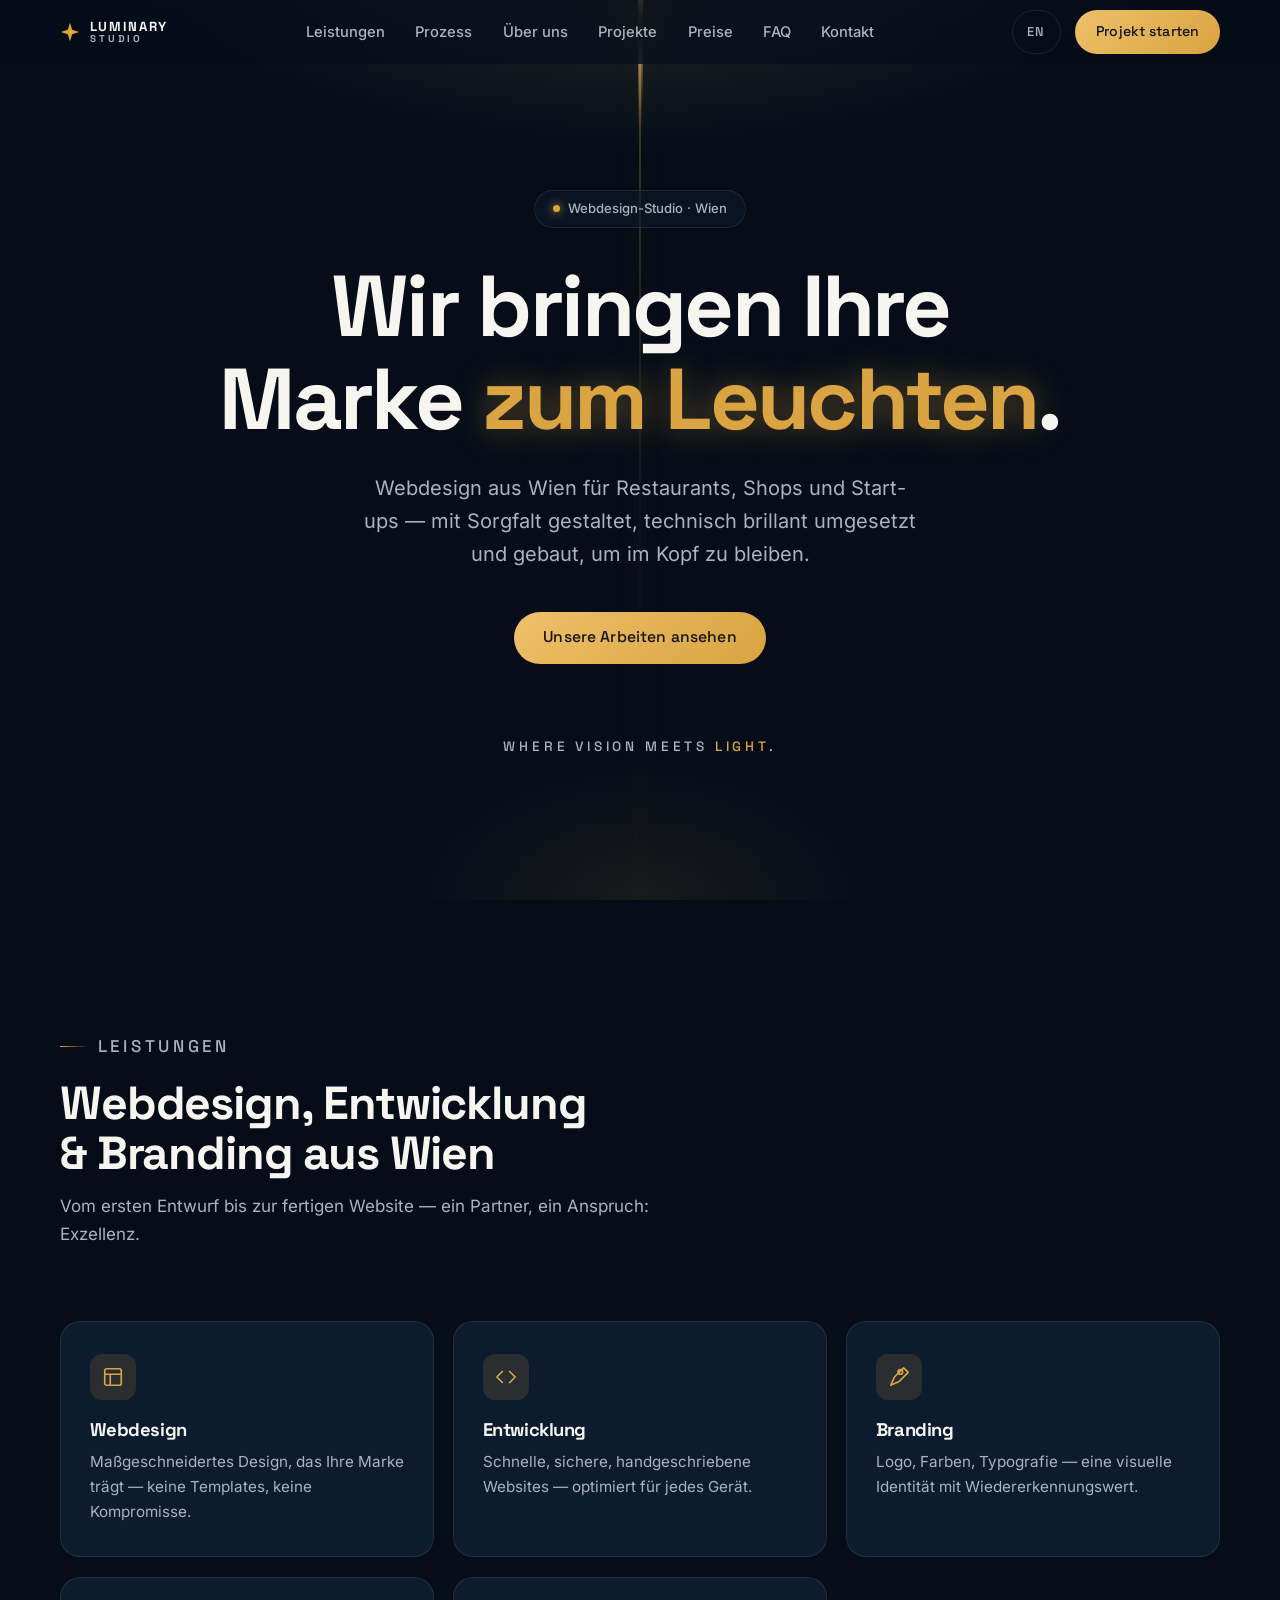
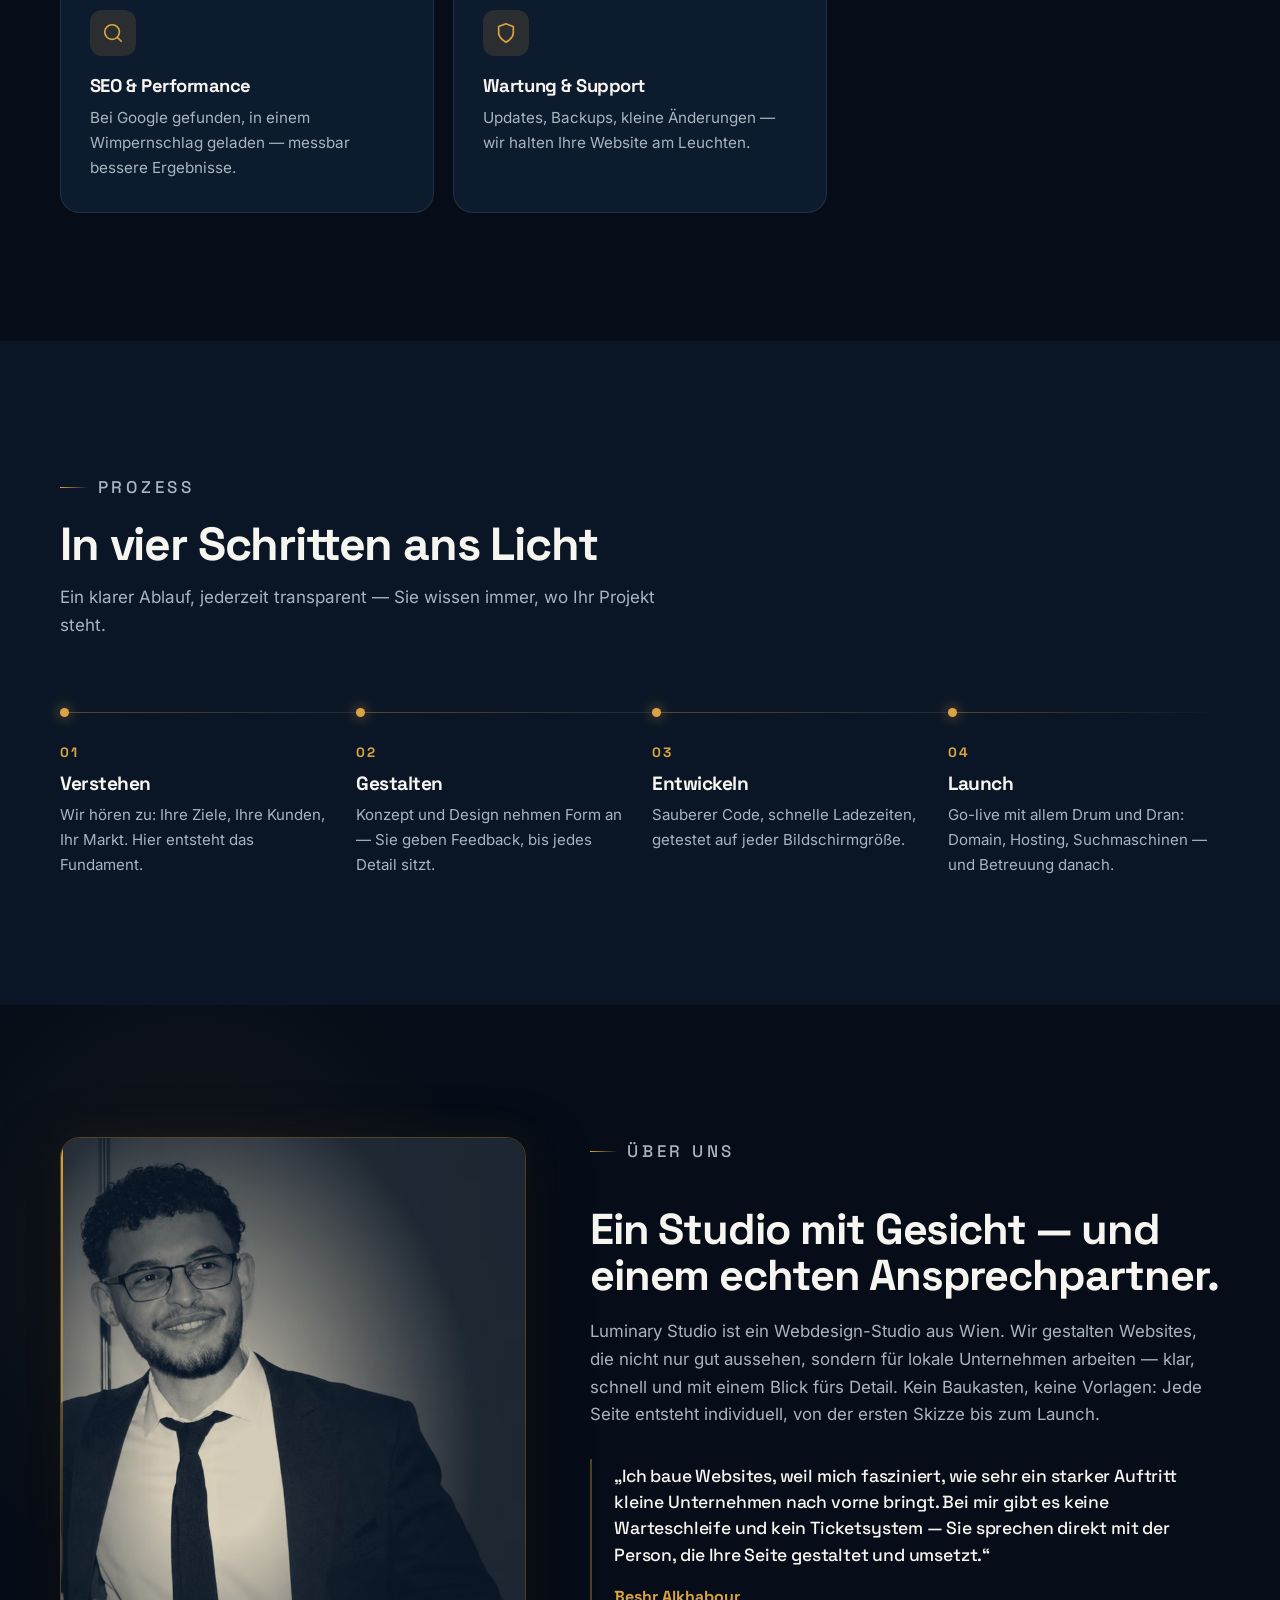
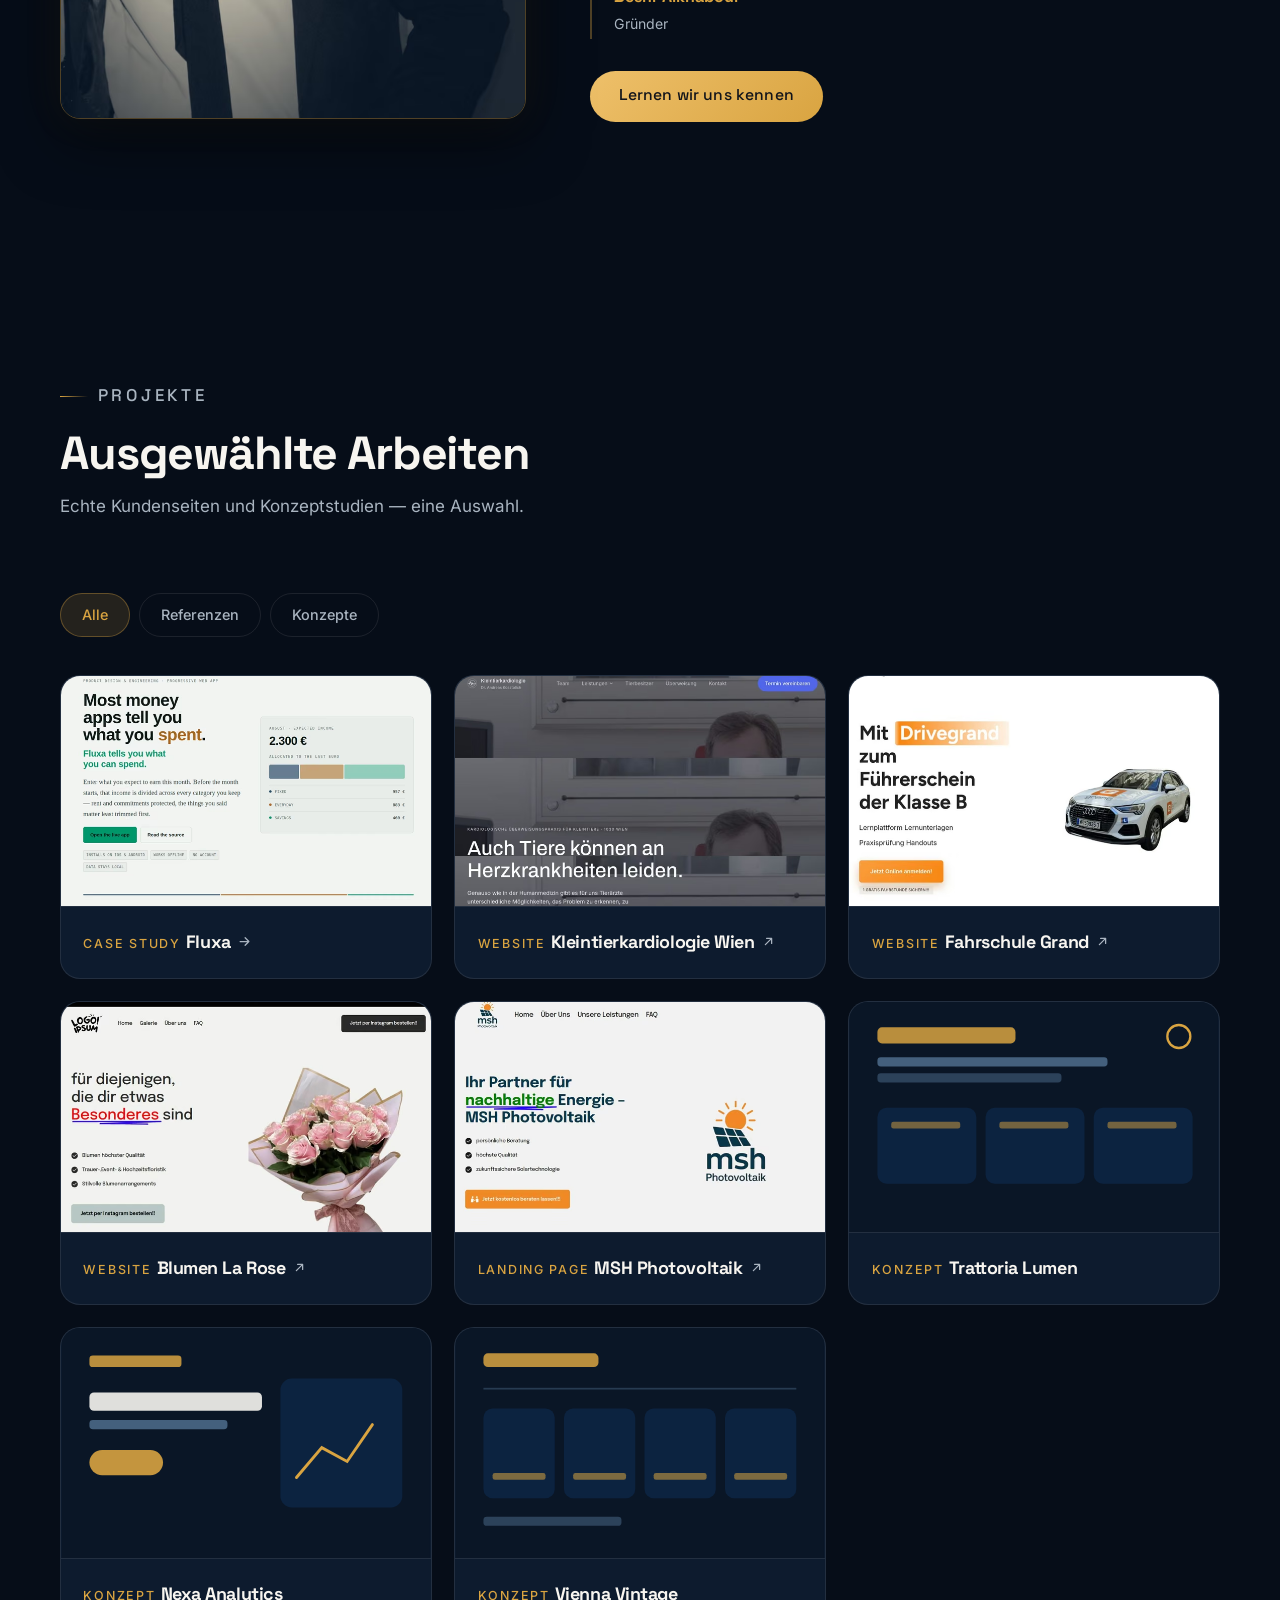
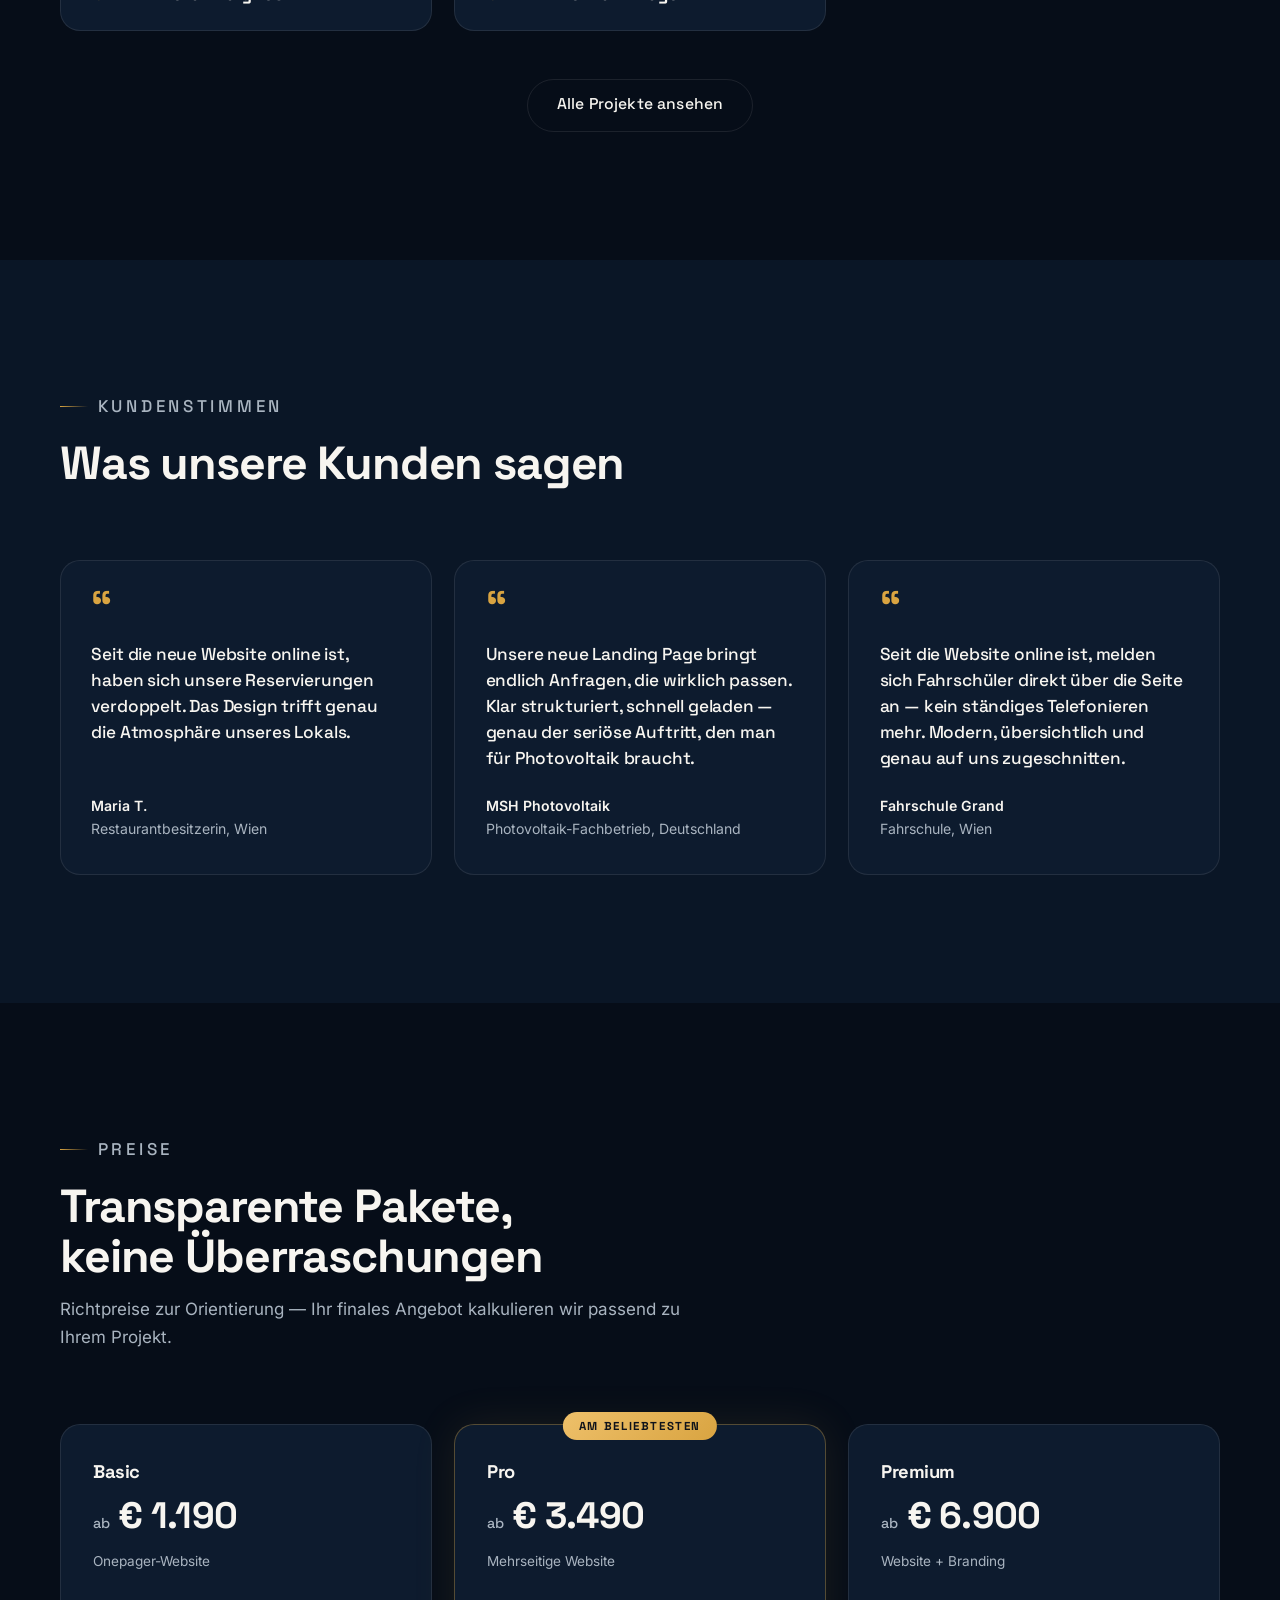
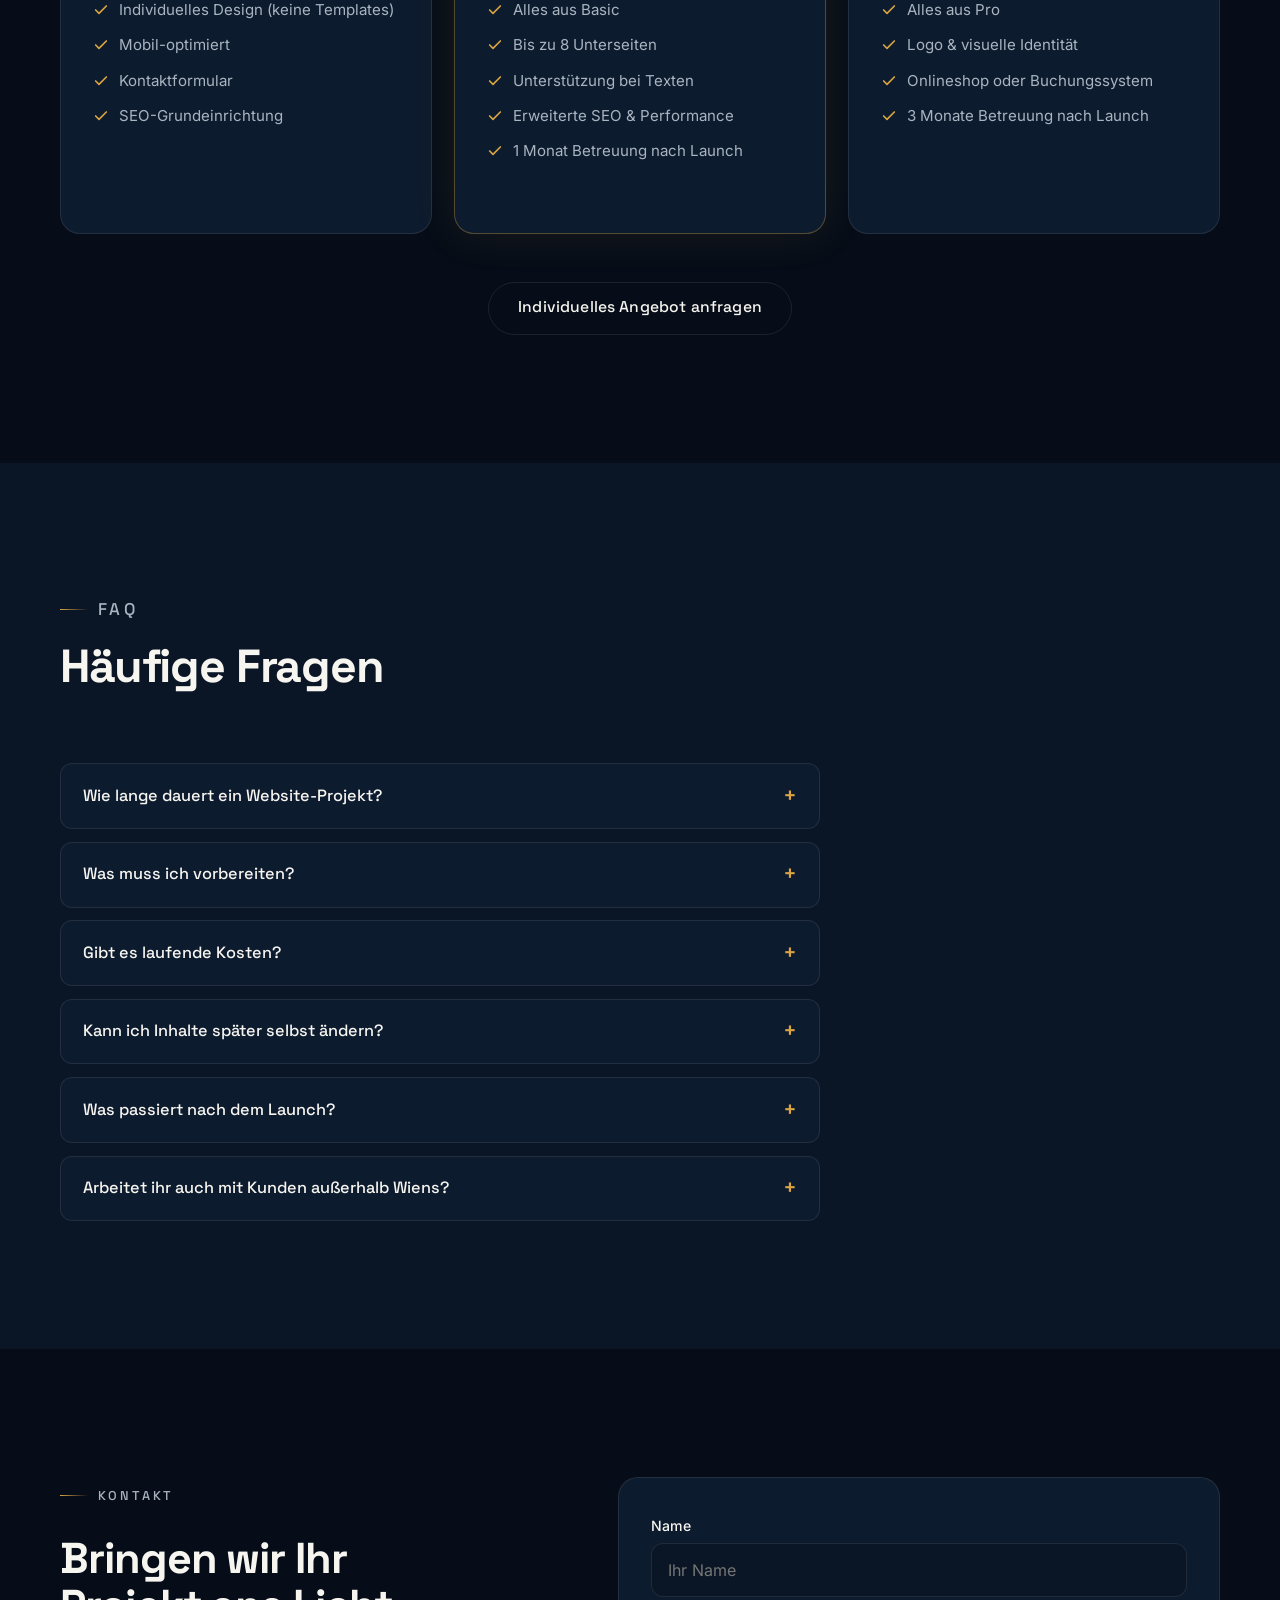
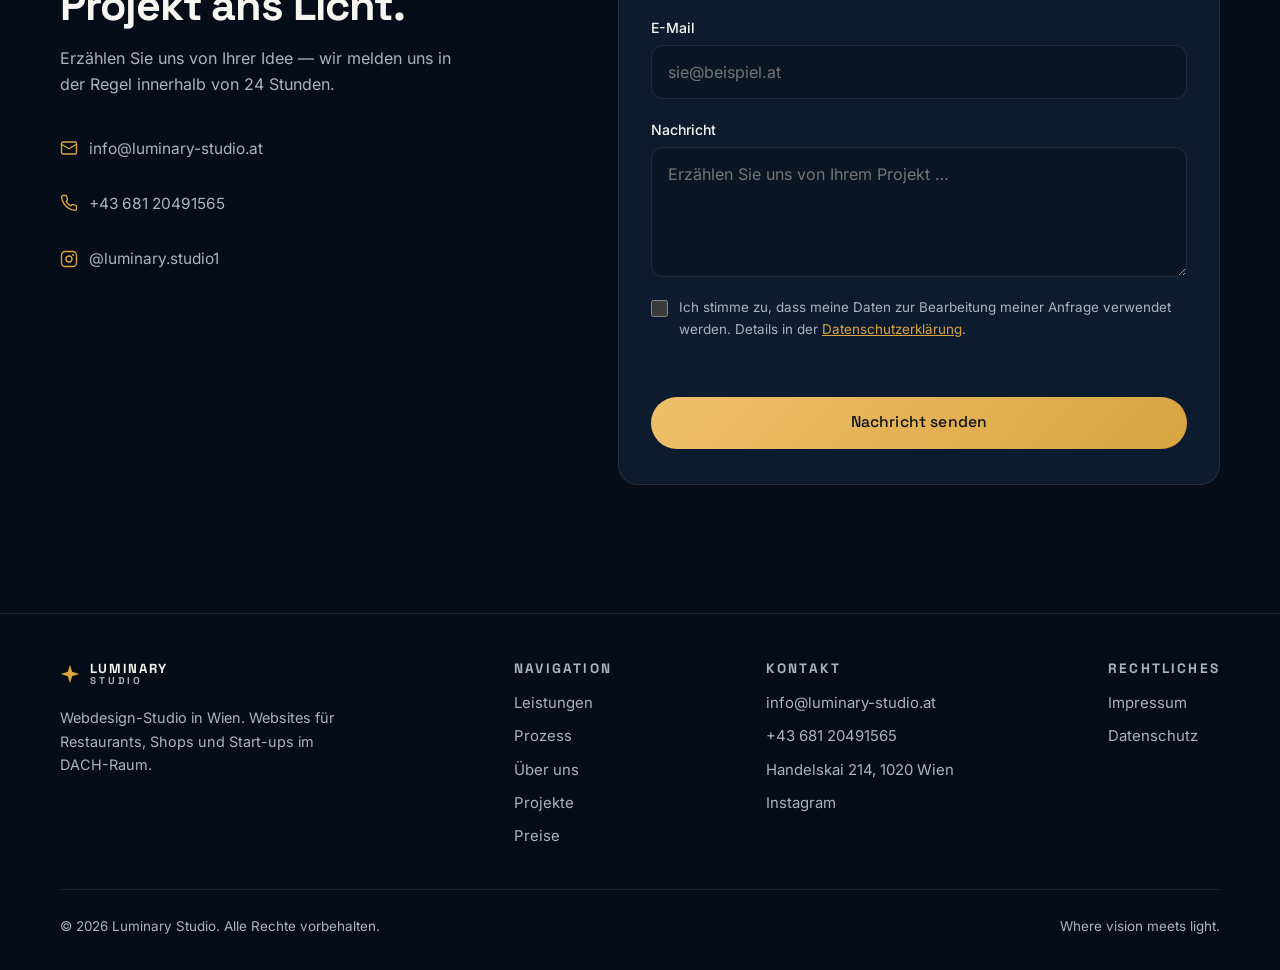
==== index.html @ f6159bc9 "Projekte-Struktur: /projekte-Übersicht + Fluxa-Case-Study (SEO/Indexing) - Neue indexierbare Seiten:" ====
<!DOCTYPE html>
<html lang="de">
<head>
  <meta charset="UTF-8">
  <meta name="viewport" content="width=device-width, initial-scale=1.0">
  <title>Luminary Studio — Webdesign-Agentur Wien | Where vision meets light.</title>
  <meta name="description" content="Luminary Studio gestaltet Websites, die leuchten: Webdesign, Entwicklung und Branding für Restaurants, Shops und Start-ups im DACH-Raum.">
  <meta name="theme-color" content="#060D18">
  <link rel="canonical" href="https://www.luminary-studio.at/">
  <link rel="icon" type="image/svg+xml" href="assets/logo/favicon.svg">
  <link rel="apple-touch-icon" href="assets/logo/apple-touch-icon.png">
  <meta property="og:type" content="website">
  <meta property="og:title" content="Luminary Studio — Where vision meets light.">
  <meta property="og:description" content="Webdesign, Entwicklung und Branding für Restaurants, Shops und Start-ups.">
  <meta property="og:url" content="https://www.luminary-studio.at/">
  <meta property="og:image" content="https://www.luminary-studio.at/assets/logo/og.png">
  <!-- LCP: kritische Fonts parallel zu style.css laden (sonst erst nach CSS-Parse entdeckt) -->
  <link rel="preload" href="assets/fonts/SpaceGrotesk-700.woff2" as="font" type="font/woff2" crossorigin>
  <link rel="preload" href="assets/fonts/Inter-400.woff2" as="font" type="font/woff2" crossorigin>
  <link rel="stylesheet" href="css/style.css">
  <noscript><style>.reveal{opacity:1;transform:none}</style></noscript>
  <script type="application/ld+json">
  {
    "@context": "https://schema.org",
    "@type": "LocalBusiness",
    "name": "Luminary Studio",
    "slogan": "Where vision meets light.",
    "description": "Webdesign-Agentur für Restaurants, Shops und Start-ups im DACH-Raum.",
    "url": "https://www.luminary-studio.at/",
    "email": "info@luminary-studio.at",
    "telephone": "+43 681 20491565",
    "address": {
      "@type": "PostalAddress",
      "streetAddress": "Handelskai 214",
      "postalCode": "1020",
      "addressLocality": "Wien",
      "addressCountry": "AT"
    }
  }
  </script>
</head>
<body>

  <div class="scroll-progress" id="scroll-progress" aria-hidden="true"></div>

  <!-- ================= Header ================= -->
  <header class="site-header" id="site-header">
    <div class="container header-inner">
      <a href="#top" class="logo" aria-label="Luminary Studio — Startseite">
        <svg width="20" height="20" viewBox="0 0 24 24" fill="#D9A441" xmlns="http://www.w3.org/2000/svg" aria-hidden="true">
          <path d="M12 1 L14.6 9.4 L23 12 L14.6 14.6 L12 23 L9.4 14.6 L1 12 L9.4 9.4 Z"/>
        </svg>
        <span class="wordmark">
          <span>Luminary</span>
          <span class="line2">Studio</span>
        </span>
      </a>

      <nav class="main-nav" id="main-nav" aria-label="Hauptnavigation">
        <a href="#leistungen" data-en="Services">Leistungen</a>
        <a href="#prozess" data-en="Process">Prozess</a>
        <a href="#ueber-uns" data-en="About">Über uns</a>
        <a href="#projekte" data-en="Work">Projekte</a>
        <a href="#preise" data-en="Pricing">Preise</a>
        <a href="#faq">FAQ</a>
        <a href="#kontakt" data-en="Contact">Kontakt</a>
      </nav>

      <div class="header-actions">
        <button class="lang-toggle" id="lang-toggle" aria-label="Switch to English">EN</button>
        <a href="#kontakt" class="btn btn-gold header-cta" data-en="Start a project">Projekt starten</a>
        <button class="nav-burger" id="nav-burger" aria-label="Menü öffnen" aria-expanded="false" aria-controls="main-nav">
          <span></span><span></span><span></span>
        </button>
      </div>
    </div>
  </header>

  <main id="top">

    <!-- ================= Hero ================= -->
    <section class="hero">
      <div class="hero-beam" aria-hidden="true"></div>
      <div class="container hero-inner">
        <p class="hero-badge">
          <span class="dot" aria-hidden="true"></span>
          <span data-en="Web design studio · Vienna">Webdesign-Studio · Wien</span>
        </p>
        <h1 data-en='We bring your brand <span class="glow-word">to light</span>.'>Wir bringen Ihre Marke <span class="glow-word">zum Leuchten</span>.</h1>
        <p class="hero-sub" data-en="Web design from Vienna for restaurants, shops and start-ups — crafted with care, built to perform, made to be remembered.">Webdesign aus Wien für Restaurants, Shops und Start-ups — mit Sorgfalt gestaltet, technisch brillant umgesetzt und gebaut, um im Kopf zu bleiben.</p>
        <a href="#projekte" class="btn btn-gold" data-en="View our work">Unsere Arbeiten ansehen</a>
        <p class="hero-tagline">Where vision meets <em>light</em>.</p>
      </div>
    </section>

    <!-- ================= Leistungen ================= -->
    <section class="section" id="leistungen">
      <div class="container">
        <div class="section-head reveal">
          <p class="kicker" data-en="Services">Leistungen</p>
          <h2 data-en="Web design, development &amp; branding from Vienna">Webdesign, Entwicklung &amp; Branding aus Wien</h2>
          <p data-en="From the first sketch to the finished site — one partner, one standard: excellence.">Vom ersten Entwurf bis zur fertigen Website — ein Partner, ein Anspruch: Exzellenz.</p>
        </div>

        <div class="services-grid">
          <article class="service-card reveal">
            <div class="service-icon" aria-hidden="true">
              <svg width="22" height="22" viewBox="0 0 24 24" fill="none" stroke="currentColor" stroke-width="1.8" stroke-linecap="round" stroke-linejoin="round"><rect x="3" y="3" width="18" height="18" rx="2"/><path d="M3 9h18M9 21V9"/></svg>
            </div>
            <h3>Webdesign</h3>
            <p data-en="Custom design that carries your brand — no templates, no compromises.">Maßgeschneidertes Design, das Ihre Marke trägt — keine Templates, keine Kompromisse.</p>
          </article>

          <article class="service-card reveal">
            <div class="service-icon" aria-hidden="true">
              <svg width="22" height="22" viewBox="0 0 24 24" fill="none" stroke="currentColor" stroke-width="1.8" stroke-linecap="round" stroke-linejoin="round"><path d="m16 18 6-6-6-6M8 6l-6 6 6 6"/></svg>
            </div>
            <h3 data-en="Development">Entwicklung</h3>
            <p data-en="Fast, secure, hand-coded websites — optimized for every device.">Schnelle, sichere, handgeschriebene Websites — optimiert für jedes Gerät.</p>
          </article>

          <article class="service-card reveal">
            <div class="service-icon" aria-hidden="true">
              <svg width="22" height="22" viewBox="0 0 24 24" fill="none" stroke="currentColor" stroke-width="1.8" stroke-linecap="round" stroke-linejoin="round"><circle cx="13.5" cy="6.5" r="2.5"/><path d="M17 2 7 12l-4 9 9-4L22 7z"/></svg>
            </div>
            <h3>Branding</h3>
            <p data-en="Logo, colors, typography — a visual identity that sticks.">Logo, Farben, Typografie — eine visuelle Identität mit Wiedererkennungswert.</p>
          </article>

          <article class="service-card reveal">
            <div class="service-icon" aria-hidden="true">
              <svg width="22" height="22" viewBox="0 0 24 24" fill="none" stroke="currentColor" stroke-width="1.8" stroke-linecap="round" stroke-linejoin="round"><circle cx="11" cy="11" r="8"/><path d="m21 21-4.3-4.3"/></svg>
            </div>
            <h3>SEO &amp; Performance</h3>
            <p data-en="Found on Google, loading in a blink — measurably better results.">Bei Google gefunden, in einem Wimpernschlag geladen — messbar bessere Ergebnisse.</p>
          </article>

          <article class="service-card reveal">
            <div class="service-icon" aria-hidden="true">
              <svg width="22" height="22" viewBox="0 0 24 24" fill="none" stroke="currentColor" stroke-width="1.8" stroke-linecap="round" stroke-linejoin="round"><path d="M12 22s8-4 8-10V5l-8-3-8 3v7c0 6 8 10 8 10z"/></svg>
            </div>
            <h3 data-en="Care &amp; Support">Wartung &amp; Support</h3>
            <p data-en="Updates, backups, small changes — we keep your site shining.">Updates, Backups, kleine Änderungen — wir halten Ihre Website am Leuchten.</p>
          </article>
        </div>
      </div>
    </section>

    <!-- ================= Prozess ================= -->
    <section class="section section-alt" id="prozess">
      <div class="container">
        <div class="section-head reveal">
          <p class="kicker" data-en="Process">Prozess</p>
          <h2 data-en="Four steps into the light">In vier Schritten ans Licht</h2>
          <p data-en="A clear process, transparent at every stage — you always know where your project stands.">Ein klarer Ablauf, jederzeit transparent — Sie wissen immer, wo Ihr Projekt steht.</p>
        </div>

        <div class="process-grid">
          <div class="process-step reveal">
            <span class="process-num">01</span>
            <h3 data-en="Understand">Verstehen</h3>
            <p data-en="We listen: your goals, your customers, your market. This is where the foundation is laid.">Wir hören zu: Ihre Ziele, Ihre Kunden, Ihr Markt. Hier entsteht das Fundament.</p>
          </div>
          <div class="process-step reveal">
            <span class="process-num">02</span>
            <h3 data-en="Design">Gestalten</h3>
            <p data-en="Concept and design take shape — you give feedback until every detail fits.">Konzept und Design nehmen Form an — Sie geben Feedback, bis jedes Detail sitzt.</p>
          </div>
          <div class="process-step reveal">
            <span class="process-num">03</span>
            <h3 data-en="Build">Entwickeln</h3>
            <p data-en="Clean code, fast load times, tested on every screen size.">Sauberer Code, schnelle Ladezeiten, getestet auf jeder Bildschirmgröße.</p>
          </div>
          <div class="process-step reveal">
            <span class="process-num">04</span>
            <h3>Launch</h3>
            <p data-en="Go-live with everything in place: domain, hosting, search engines — and support afterwards.">Go-live mit allem Drum und Dran: Domain, Hosting, Suchmaschinen — und Betreuung danach.</p>
          </div>
        </div>
      </div>
    </section>

    <!-- ================= Über uns ================= -->
    <section class="section about-section" id="ueber-uns">
      <div class="container about-wrap">
        <div class="about-photo reveal reveal-left">
          <picture>
            <source srcset="assets/founder-duotone.avif" type="image/avif">
            <source srcset="assets/founder-duotone.webp" type="image/webp">
            <img src="assets/founder-duotone.webp" alt="Beshr Alkhabour, Gründer von Luminary Studio" width="736" height="920" loading="lazy" draggable="false">
          </picture>
        </div>

        <div class="about-text reveal reveal-right">
          <p class="kicker" data-en="About">Über uns</p>
          <h2 data-en="A studio with a face — and a real point of contact.">Ein Studio mit Gesicht — und einem echten Ansprechpartner.</h2>
          <p data-en="Luminary Studio is a web design studio from Vienna. We build websites that don't just look good but actually work for local businesses — clear, fast, and with an eye for detail. No page builders, no templates: every site is crafted individually, from the first sketch to launch.">Luminary Studio ist ein Webdesign-Studio aus Wien. Wir gestalten Websites, die nicht nur gut aussehen, sondern für lokale Unternehmen arbeiten — klar, schnell und mit einem Blick fürs Detail. Kein Baukasten, keine Vorlagen: Jede Seite entsteht individuell, von der ersten Skizze bis zum Launch.</p>

          <figure class="about-founder">
            <blockquote data-en="&ldquo;I build websites because I'm fascinated by how much a strong online presence moves small businesses forward. With me there's no hold queue and no ticket system — you talk directly to the person who designs and builds your site.&rdquo;">„Ich baue Websites, weil mich fasziniert, wie sehr ein starker Auftritt kleine Unternehmen nach vorne bringt. Bei mir gibt es keine Warteschleife und kein Ticketsystem — Sie sprechen direkt mit der Person, die Ihre Seite gestaltet und umsetzt.&ldquo;</blockquote>
            <figcaption>
              <span class="about-sign-name">Beshr Alkhabour</span>
              <span class="about-sign-role" data-en="Founder">Gründer</span>
            </figcaption>
          </figure>

          <a href="#kontakt" class="btn btn-gold" data-en="Let's get to know each other">Lernen wir uns kennen</a>
        </div>
      </div>
    </section>

    <!-- ================= Projekte ================= -->
    <section class="section" id="projekte">
      <div class="container">
        <div class="section-head reveal">
          <p class="kicker" data-en="Work">Projekte</p>
          <h2 data-en="Selected work">Ausgewählte Arbeiten</h2>
          <p data-en="Real client sites and concept studies — a selection.">Echte Kundenseiten und Konzeptstudien — eine Auswahl.</p>
        </div>

        <div class="filter-bar reveal" role="group" aria-label="Projekte filtern">
          <button class="filter-btn" data-filter="all" aria-pressed="true" data-en="All">Alle</button>
          <button class="filter-btn" data-filter="kunde" aria-pressed="false" data-en="References">Referenzen</button>
          <button class="filter-btn" data-filter="konzept" aria-pressed="false" data-en="Concepts">Konzepte</button>
        </div>

        <div class="projects-grid">
          <!-- Echte Kundenreferenzen (klickbar) -->
          <a class="project-card reveal" data-cat="kunde" href="projekte/fluxa.html" aria-label="Fluxa — Case Study lesen">
            <div class="project-thumb">
              <picture>
                <source srcset="assets/projects/fluxa.avif" type="image/avif">
                <source srcset="assets/projects/fluxa.webp" type="image/webp">
                <img src="assets/projects/fluxa.webp" alt="Fluxa — Budget-Web-App (Case Study), gestaltet von Luminary Studio" width="736" height="460" loading="lazy" draggable="false">
              </picture>
            </div>
            <div class="project-meta">
              <span class="cat" data-en="Case study">Case Study</span>
              <h3>Fluxa
                <svg class="project-ext" width="15" height="15" viewBox="0 0 24 24" fill="none" stroke="currentColor" stroke-width="2" stroke-linecap="round" stroke-linejoin="round" aria-hidden="true"><path d="M5 12h14M13 6l6 6-6 6"/></svg>
              </h3>
            </div>
          </a>

          <a class="project-card reveal" data-cat="kunde" href="https://kleintierkardiologie.vercel.app/" target="_blank" rel="noopener noreferrer" aria-label="Kleintierkardiologie Wien — Projekt in neuem Tab öffnen">
            <div class="project-thumb">
              <picture>
                <source srcset="assets/projects/kleintier.avif" type="image/avif">
                <source srcset="assets/projects/kleintier.webp" type="image/webp">
                <img src="assets/projects/kleintier.webp" alt="Website der Kleintierkardiologie Wien (Dr. Kosztolich) — gestaltet von Luminary Studio" width="736" height="460" loading="lazy" draggable="false">
              </picture>
            </div>
            <div class="project-meta">
              <span class="cat">Website</span>
              <h3>Kleintierkardiologie Wien
                <svg class="project-ext" width="15" height="15" viewBox="0 0 24 24" fill="none" stroke="currentColor" stroke-width="2" stroke-linecap="round" stroke-linejoin="round" aria-hidden="true"><path d="M7 17 17 7M9 7h8v8"/></svg>
              </h3>
            </div>
          </a>

          <a class="project-card reveal" data-cat="kunde" href="https://grand.onepage.me/" target="_blank" rel="noopener noreferrer" aria-label="Fahrschule Grand — Projekt in neuem Tab öffnen">
            <div class="project-thumb">
              <picture>
                <source srcset="assets/projects/grand.avif" type="image/avif">
                <source srcset="assets/projects/grand.webp" type="image/webp">
                <img src="assets/projects/grand.webp" alt="Website der Fahrschule Grand — gestaltet von Luminary Studio" width="736" height="460" loading="lazy" draggable="false">
              </picture>
            </div>
            <div class="project-meta">
              <span class="cat">Website</span>
              <h3>Fahrschule Grand
                <svg class="project-ext" width="15" height="15" viewBox="0 0 24 24" fill="none" stroke="currentColor" stroke-width="2" stroke-linecap="round" stroke-linejoin="round" aria-hidden="true"><path d="M7 17 17 7M9 7h8v8"/></svg>
              </h3>
            </div>
          </a>

          <a class="project-card reveal" data-cat="kunde" href="https://blumen-larose.onepage.me/" target="_blank" rel="noopener noreferrer" aria-label="Blumen La Rose — Projekt in neuem Tab öffnen">
            <div class="project-thumb">
              <picture>
                <source srcset="assets/projects/blumen.avif" type="image/avif">
                <source srcset="assets/projects/blumen.webp" type="image/webp">
                <img src="assets/projects/blumen.webp" alt="Website von Blumen La Rose — gestaltet von Luminary Studio" width="736" height="460" loading="lazy" draggable="false">
              </picture>
            </div>
            <div class="project-meta">
              <span class="cat">Website</span>
              <h3>Blumen La Rose
                <svg class="project-ext" width="15" height="15" viewBox="0 0 24 24" fill="none" stroke="currentColor" stroke-width="2" stroke-linecap="round" stroke-linejoin="round" aria-hidden="true"><path d="M7 17 17 7M9 7h8v8"/></svg>
              </h3>
            </div>
          </a>

          <a class="project-card reveal" data-cat="kunde" href="https://msh-photovoltaik.onepage.me/" target="_blank" rel="noopener noreferrer" aria-label="MSH Photovoltaik — Projekt in neuem Tab öffnen">
            <div class="project-thumb">
              <picture>
                <source srcset="assets/projects/msh.avif" type="image/avif">
                <source srcset="assets/projects/msh.webp" type="image/webp">
                <img src="assets/projects/msh.webp" alt="Landing Page von MSH Photovoltaik — gestaltet von Luminary Studio" width="736" height="460" loading="lazy" draggable="false">
              </picture>
            </div>
            <div class="project-meta">
              <span class="cat" data-en="Landing Page">Landing Page</span>
              <h3>MSH Photovoltaik
                <svg class="project-ext" width="15" height="15" viewBox="0 0 24 24" fill="none" stroke="currentColor" stroke-width="2" stroke-linecap="round" stroke-linejoin="round" aria-hidden="true"><path d="M7 17 17 7M9 7h8v8"/></svg>
              </h3>
            </div>
          </a>

          <!-- Konzeptstudien (fiktiv, abstrakte SVG-Wireframes) -->
          <article class="project-card reveal" data-cat="konzept">
            <div class="project-thumb" aria-hidden="true">
              <svg viewBox="0 0 320 200" xmlns="http://www.w3.org/2000/svg"><rect width="320" height="200" fill="#0A1626"/><rect x="24" y="22" width="120" height="14" rx="4" fill="#D9A441" opacity="0.85"/><rect x="24" y="48" width="200" height="8" rx="3" fill="#44607D"/><rect x="24" y="62" width="160" height="8" rx="3" fill="#44607D" opacity="0.6"/><rect x="24" y="92" width="86" height="66" rx="8" fill="#0C2340"/><rect x="118" y="92" width="86" height="66" rx="8" fill="#0C2340"/><rect x="212" y="92" width="86" height="66" rx="8" fill="#0C2340"/><rect x="36" y="104" width="60" height="6" rx="2" fill="#D9A441" opacity="0.5"/><rect x="130" y="104" width="60" height="6" rx="2" fill="#D9A441" opacity="0.5"/><rect x="224" y="104" width="60" height="6" rx="2" fill="#D9A441" opacity="0.5"/><circle cx="286" cy="30" r="10" fill="none" stroke="#D9A441" stroke-width="2"/></svg>
            </div>
            <div class="project-meta">
              <span class="cat" data-en="Concept">Konzept</span>
              <h3>Trattoria Lumen</h3>
            </div>
          </article>

          <article class="project-card reveal" data-cat="konzept">
            <div class="project-thumb" aria-hidden="true">
              <svg viewBox="0 0 320 200" xmlns="http://www.w3.org/2000/svg"><rect width="320" height="200" fill="#0A1626"/><rect x="24" y="24" width="80" height="10" rx="3" fill="#D9A441" opacity="0.85"/><rect x="24" y="56" width="150" height="16" rx="4" fill="#F7F5F0" opacity="0.9"/><rect x="24" y="80" width="120" height="8" rx="3" fill="#44607D"/><rect x="24" y="106" width="64" height="22" rx="11" fill="#D9A441" opacity="0.9"/><rect x="190" y="44" width="106" height="112" rx="10" fill="#0C2340"/><polyline points="204,130 226,104 248,116 270,84" fill="none" stroke="#D9A441" stroke-width="2.5" stroke-linecap="round"/></svg>
            </div>
            <div class="project-meta">
              <span class="cat" data-en="Concept">Konzept</span>
              <h3>Nexa Analytics</h3>
            </div>
          </article>

          <article class="project-card reveal" data-cat="konzept">
            <div class="project-thumb" aria-hidden="true">
              <svg viewBox="0 0 320 200" xmlns="http://www.w3.org/2000/svg"><rect width="320" height="200" fill="#0A1626"/><rect x="24" y="22" width="100" height="12" rx="4" fill="#D9A441" opacity="0.85"/><rect x="24" y="52" width="272" height="1.5" fill="#44607D" opacity="0.5"/><rect x="24" y="70" width="62" height="78" rx="8" fill="#0C2340"/><rect x="94" y="70" width="62" height="78" rx="8" fill="#0C2340"/><rect x="164" y="70" width="62" height="78" rx="8" fill="#0C2340"/><rect x="234" y="70" width="62" height="78" rx="8" fill="#0C2340"/><rect x="32" y="126" width="46" height="6" rx="2" fill="#D9A441" opacity="0.55"/><rect x="102" y="126" width="46" height="6" rx="2" fill="#D9A441" opacity="0.55"/><rect x="172" y="126" width="46" height="6" rx="2" fill="#D9A441" opacity="0.55"/><rect x="242" y="126" width="46" height="6" rx="2" fill="#D9A441" opacity="0.55"/><rect x="24" y="164" width="120" height="8" rx="3" fill="#44607D" opacity="0.6"/></svg>
            </div>
            <div class="project-meta">
              <span class="cat" data-en="Concept">Konzept</span>
              <h3>Vienna Vintage</h3>
            </div>
          </article>
        </div>

        <div class="pricing-cta reveal">
          <a href="projekte.html" class="btn btn-ghost" data-en="View all projects">Alle Projekte ansehen</a>
        </div>
      </div>
    </section>

    <!-- ================= Kundenstimmen ================= -->
    <section class="section section-alt" id="kundenstimmen">
      <div class="container">
        <div class="section-head reveal">
          <p class="kicker" data-en="Testimonials">Kundenstimmen</p>
          <h2 data-en="What our clients say">Was unsere Kunden sagen</h2>
        </div>

        <div class="quotes-grid">
          <figure class="quote-card reveal">
            <span class="quote-mark" aria-hidden="true">&ldquo;</span>
            <blockquote data-en="Since the new website went live, our reservations have doubled. The design captures exactly the feel of our restaurant.">Seit die neue Website online ist, haben sich unsere Reservierungen verdoppelt. Das Design trifft genau die Atmosphäre unseres Lokals.</blockquote>
            <figcaption><strong>Maria T.</strong><span data-en="Restaurant owner, Vienna">Restaurantbesitzerin, Wien</span></figcaption>
          </figure>

          <figure class="quote-card reveal">
            <span class="quote-mark" aria-hidden="true">&ldquo;</span>
            <blockquote data-en="Our new landing page finally brings in enquiries that actually fit. Clearly structured, quick to load — exactly the trustworthy presence that photovoltaics needs.">Unsere neue Landing Page bringt endlich Anfragen, die wirklich passen. Klar strukturiert, schnell geladen — genau der seriöse Auftritt, den man für Photovoltaik braucht.</blockquote>
            <figcaption><strong>MSH Photovoltaik</strong><span data-en="Photovoltaics specialist, Germany">Photovoltaik-Fachbetrieb, Deutschland</span></figcaption>
          </figure>

          <figure class="quote-card reveal">
            <span class="quote-mark" aria-hidden="true">&ldquo;</span>
            <blockquote data-en="Since the website went live, learner drivers sign up straight through the page — no more endless phone calls. Modern, clear, and tailored exactly to us.">Seit die Website online ist, melden sich Fahrschüler direkt über die Seite an — kein ständiges Telefonieren mehr. Modern, übersichtlich und genau auf uns zugeschnitten.</blockquote>
            <figcaption><strong>Fahrschule Grand</strong><span data-en="Driving school, Vienna">Fahrschule, Wien</span></figcaption>
          </figure>
        </div>
      </div>
    </section>

    <!-- ================= Preise ================= -->
    <section class="section" id="preise">
      <div class="container">
        <div class="section-head reveal">
          <p class="kicker" data-en="Pricing">Preise</p>
          <h2 data-en="Transparent packages, no surprises">Transparente Pakete, keine Überraschungen</h2>
          <p data-en="Starting prices for orientation — your final quote is tailored to your project.">Richtpreise zur Orientierung — Ihr finales Angebot kalkulieren wir passend zu Ihrem Projekt.</p>
        </div>

        <div class="pricing-grid">
          <article class="price-card reveal">
            <h3>Basic</h3>
            <p class="price-tag"><span class="price-from" data-en="from">ab</span>&nbsp;€ 1.190</p>
            <p class="price-note" data-en="One-page website">Onepager-Website</p>
            <ul class="price-features">
              <li><svg width="16" height="16" viewBox="0 0 24 24" fill="none" stroke="currentColor" stroke-width="2.5" stroke-linecap="round" stroke-linejoin="round" aria-hidden="true"><path d="M20 6 9 17l-5-5"/></svg><span data-en="Custom design (no templates)">Individuelles Design (keine Templates)</span></li>
              <li><svg width="16" height="16" viewBox="0 0 24 24" fill="none" stroke="currentColor" stroke-width="2.5" stroke-linecap="round" stroke-linejoin="round" aria-hidden="true"><path d="M20 6 9 17l-5-5"/></svg><span data-en="Mobile-optimized">Mobil-optimiert</span></li>
              <li><svg width="16" height="16" viewBox="0 0 24 24" fill="none" stroke="currentColor" stroke-width="2.5" stroke-linecap="round" stroke-linejoin="round" aria-hidden="true"><path d="M20 6 9 17l-5-5"/></svg><span data-en="Contact form">Kontaktformular</span></li>
              <li><svg width="16" height="16" viewBox="0 0 24 24" fill="none" stroke="currentColor" stroke-width="2.5" stroke-linecap="round" stroke-linejoin="round" aria-hidden="true"><path d="M20 6 9 17l-5-5"/></svg><span data-en="Basic SEO setup">SEO-Grundeinrichtung</span></li>
            </ul>
          </article>

          <article class="price-card featured reveal">
            <span class="price-badge" data-en="Most popular">Am beliebtesten</span>
            <h3>Pro</h3>
            <p class="price-tag"><span class="price-from" data-en="from">ab</span>&nbsp;€ 3.490</p>
            <p class="price-note" data-en="Multi-page website">Mehrseitige Website</p>
            <ul class="price-features">
              <li><svg width="16" height="16" viewBox="0 0 24 24" fill="none" stroke="currentColor" stroke-width="2.5" stroke-linecap="round" stroke-linejoin="round" aria-hidden="true"><path d="M20 6 9 17l-5-5"/></svg><span data-en="Everything in Basic">Alles aus Basic</span></li>
              <li><svg width="16" height="16" viewBox="0 0 24 24" fill="none" stroke="currentColor" stroke-width="2.5" stroke-linecap="round" stroke-linejoin="round" aria-hidden="true"><path d="M20 6 9 17l-5-5"/></svg><span data-en="Up to 8 pages">Bis zu 8 Unterseiten</span></li>
              <li><svg width="16" height="16" viewBox="0 0 24 24" fill="none" stroke="currentColor" stroke-width="2.5" stroke-linecap="round" stroke-linejoin="round" aria-hidden="true"><path d="M20 6 9 17l-5-5"/></svg><span data-en="Copywriting support">Unterstützung bei Texten</span></li>
              <li><svg width="16" height="16" viewBox="0 0 24 24" fill="none" stroke="currentColor" stroke-width="2.5" stroke-linecap="round" stroke-linejoin="round" aria-hidden="true"><path d="M20 6 9 17l-5-5"/></svg><span data-en="Advanced SEO &amp; performance">Erweiterte SEO &amp; Performance</span></li>
              <li><svg width="16" height="16" viewBox="0 0 24 24" fill="none" stroke="currentColor" stroke-width="2.5" stroke-linecap="round" stroke-linejoin="round" aria-hidden="true"><path d="M20 6 9 17l-5-5"/></svg><span data-en="1 month of support after launch">1 Monat Betreuung nach Launch</span></li>
            </ul>
          </article>

          <article class="price-card reveal">
            <h3>Premium</h3>
            <p class="price-tag"><span class="price-from" data-en="from">ab</span>&nbsp;€ 6.900</p>
            <p class="price-note" data-en="Website + branding">Website + Branding</p>
            <ul class="price-features">
              <li><svg width="16" height="16" viewBox="0 0 24 24" fill="none" stroke="currentColor" stroke-width="2.5" stroke-linecap="round" stroke-linejoin="round" aria-hidden="true"><path d="M20 6 9 17l-5-5"/></svg><span data-en="Everything in Pro">Alles aus Pro</span></li>
              <li><svg width="16" height="16" viewBox="0 0 24 24" fill="none" stroke="currentColor" stroke-width="2.5" stroke-linecap="round" stroke-linejoin="round" aria-hidden="true"><path d="M20 6 9 17l-5-5"/></svg><span data-en="Logo &amp; visual identity">Logo &amp; visuelle Identität</span></li>
              <li><svg width="16" height="16" viewBox="0 0 24 24" fill="none" stroke="currentColor" stroke-width="2.5" stroke-linecap="round" stroke-linejoin="round" aria-hidden="true"><path d="M20 6 9 17l-5-5"/></svg><span data-en="Online shop or booking system">Onlineshop oder Buchungssystem</span></li>
              <li><svg width="16" height="16" viewBox="0 0 24 24" fill="none" stroke="currentColor" stroke-width="2.5" stroke-linecap="round" stroke-linejoin="round" aria-hidden="true"><path d="M20 6 9 17l-5-5"/></svg><span data-en="3 months of support after launch">3 Monate Betreuung nach Launch</span></li>
            </ul>
          </article>
        </div>

        <div class="pricing-cta reveal">
          <a href="#kontakt" class="btn btn-ghost" data-en="Request a custom quote">Individuelles Angebot anfragen</a>
        </div>
      </div>
    </section>

    <!-- ================= FAQ ================= -->
    <section class="section section-alt" id="faq">
      <div class="container">
        <div class="section-head reveal">
          <p class="kicker">FAQ</p>
          <h2 data-en="Frequently asked questions">Häufige Fragen</h2>
        </div>

        <div class="faq-list">
          <details class="faq-item reveal">
            <summary data-en="How long does a website project take?">Wie lange dauert ein Website-Projekt?</summary>
            <p class="faq-body" data-en="A one-pager is typically live within 2–3 weeks, larger projects take 4–8 weeks. You get a realistic timeline before we start.">Ein Onepager ist in der Regel innerhalb von 2–3 Wochen online, größere Projekte dauern 4–8 Wochen. Vor Projektstart erhalten Sie einen realistischen Zeitplan.</p>
          </details>

          <details class="faq-item reveal">
            <summary data-en="What do I need to prepare?">Was muss ich vorbereiten?</summary>
            <p class="faq-body" data-en="Ideally: texts, photos and your logo. If anything is missing, we help — from copywriting to visual material.">Idealerweise: Texte, Fotos und Ihr Logo. Falls etwas fehlt, helfen wir — von Texten bis zum Bildmaterial.</p>
          </details>

          <details class="faq-item reveal">
            <summary data-en="Are there any ongoing costs?">Gibt es laufende Kosten?</summary>
            <p class="faq-body" data-en="Only domain and hosting (typically €10–25 per month). Optional care packages are available if you want us to keep maintaining the site.">Nur Domain und Hosting (üblicherweise €10–25 pro Monat). Optional gibt es Wartungspakete, wenn wir die Website weiter betreuen sollen.</p>
          </details>

          <details class="faq-item reveal">
            <summary data-en="Can I edit content myself later?">Kann ich Inhalte später selbst ändern?</summary>
            <p class="faq-body" data-en="Yes — on request we build your site so that texts and images can be edited without technical knowledge, or we handle changes for you.">Ja — auf Wunsch bauen wir Ihre Website so, dass Texte und Bilder ohne technisches Wissen änderbar sind, oder wir übernehmen Änderungen für Sie.</p>
          </details>

          <details class="faq-item reveal">
            <summary data-en="What happens after the launch?">Was passiert nach dem Launch?</summary>
            <p class="faq-body" data-en="Depending on the package, support is included for 1–3 months. After that you can book our care package or take over yourself.">Je nach Paket ist die Betreuung 1–3 Monate inklusive. Danach können Sie unser Wartungspaket buchen oder selbst übernehmen.</p>
          </details>

          <details class="faq-item reveal">
            <summary data-en="Do you also work with clients outside Vienna?">Arbeitet ihr auch mit Kunden außerhalb Wiens?</summary>
            <p class="faq-body" data-en="Absolutely — we work with clients across Austria, Germany and Switzerland. Meetings happen on-site in Vienna or via video call.">Selbstverständlich — wir arbeiten mit Kunden in ganz Österreich, Deutschland und der Schweiz. Termine finden vor Ort in Wien oder per Videocall statt.</p>
          </details>
        </div>
      </div>
    </section>

    <!-- ================= Kontakt ================= -->
    <section class="section contact-section" id="kontakt">
      <div class="container contact-wrap">
        <div class="contact-info reveal reveal-left">
          <p class="kicker" data-en="Contact">Kontakt</p>
          <h2 data-en="Let's bring your project to light.">Bringen wir Ihr Projekt ans Licht.</h2>
          <p data-en="Tell us about your idea — we usually reply within 24 hours.">Erzählen Sie uns von Ihrer Idee — wir melden uns in der Regel innerhalb von 24 Stunden.</p>
          <div class="contact-lines">
            <a href="mailto:info@luminary-studio.at">
              <svg width="18" height="18" viewBox="0 0 24 24" fill="none" stroke="currentColor" stroke-width="1.8" stroke-linecap="round" stroke-linejoin="round" aria-hidden="true"><rect x="2" y="4" width="20" height="16" rx="2"/><path d="m22 7-10 6L2 7"/></svg>
              info@luminary-studio.at
            </a>
            <a href="tel:+4368120491565">
              <svg width="18" height="18" viewBox="0 0 24 24" fill="none" stroke="currentColor" stroke-width="1.8" stroke-linecap="round" stroke-linejoin="round" aria-hidden="true"><path d="M22 16.92v3a2 2 0 0 1-2.18 2 19.79 19.79 0 0 1-8.63-3.07 19.5 19.5 0 0 1-6-6 19.79 19.79 0 0 1-3.07-8.67A2 2 0 0 1 4.11 2h3a2 2 0 0 1 2 1.72c.127.96.361 1.903.7 2.81a2 2 0 0 1-.45 2.11L8.09 9.91a16 16 0 0 0 6 6l1.27-1.27a2 2 0 0 1 2.11-.45c.907.339 1.85.573 2.81.7A2 2 0 0 1 22 16.92z"/></svg>
              +43 681 20491565
            </a>
            <a href="https://instagram.com/luminary.studio1" target="_blank" rel="noopener">
              <svg width="18" height="18" viewBox="0 0 24 24" fill="none" stroke="currentColor" stroke-width="1.8" stroke-linecap="round" stroke-linejoin="round" aria-hidden="true"><rect x="2" y="2" width="20" height="20" rx="5"/><circle cx="12" cy="12" r="4"/><circle cx="17.5" cy="6.5" r="0.5" fill="currentColor"/></svg>
              @luminary.studio1
            </a>
          </div>
        </div>

        <form class="contact-form reveal reveal-right" id="kontakt-form" action="https://formspree.io/f/xqerkzqe" method="POST" novalidate>
          <div class="form-field">
            <label for="cf-name">Name</label>
            <input type="text" id="cf-name" name="name" autocomplete="name" required data-en-placeholder="Your name" placeholder="Ihr Name">
          </div>
          <div class="form-field">
            <label for="cf-email">E-Mail</label>
            <input type="email" id="cf-email" name="email" autocomplete="email" required data-en-placeholder="you@example.com" placeholder="sie@beispiel.at">
          </div>
          <div class="form-field">
            <label for="cf-message" data-en="Message">Nachricht</label>
            <textarea id="cf-message" name="message" required data-en-placeholder="Tell us about your project …" placeholder="Erzählen Sie uns von Ihrem Projekt …"></textarea>
          </div>
          <div class="hp-field" aria-hidden="true">
            <label for="cf-gotcha">Bitte leer lassen</label>
            <input type="text" id="cf-gotcha" name="_gotcha" tabindex="-1" autocomplete="off">
          </div>
          <label class="form-consent">
            <input type="checkbox" id="cf-consent" required>
            <span data-en='I agree that my data will be used to process my request. Details in the <a href="datenschutz.html">privacy policy</a>.'>Ich stimme zu, dass meine Daten zur Bearbeitung meiner Anfrage verwendet werden. Details in der <a href="datenschutz.html">Datenschutzerklärung</a>.</span>
          </label>
          <p class="form-status" id="form-status" role="status" aria-live="polite"></p>
          <button type="submit" class="btn btn-gold" data-en="Send message">Nachricht senden</button>
        </form>
      </div>
    </section>
  </main>

  <!-- ================= Footer ================= -->
  <footer class="site-footer">
    <div class="container">
      <div class="footer-grid">
        <div class="footer-brand">
          <a href="#top" class="logo" aria-label="Luminary Studio — nach oben">
            <svg width="20" height="20" viewBox="0 0 24 24" fill="#D9A441" xmlns="http://www.w3.org/2000/svg" aria-hidden="true">
              <path d="M12 1 L14.6 9.4 L23 12 L14.6 14.6 L12 23 L9.4 14.6 L1 12 L9.4 9.4 Z"/>
            </svg>
            <span class="wordmark">
              <span>Luminary</span>
              <span class="line2">Studio</span>
            </span>
          </a>
          <p data-en="Web design studio in Vienna. Websites for restaurants, shops and start-ups across the DACH region.">Webdesign-Studio in Wien. Websites für Restaurants, Shops und Start-ups im DACH-Raum.</p>
        </div>

        <div class="footer-col">
          <h4>Navigation</h4>
          <ul>
            <li><a href="#leistungen" data-en="Services">Leistungen</a></li>
            <li><a href="#prozess" data-en="Process">Prozess</a></li>
            <li><a href="#ueber-uns" data-en="About">Über uns</a></li>
            <li><a href="#projekte" data-en="Work">Projekte</a></li>
            <li><a href="#preise" data-en="Pricing">Preise</a></li>
          </ul>
        </div>

        <div class="footer-col">
          <h4 data-en="Contact">Kontakt</h4>
          <ul>
            <li><a href="mailto:info@luminary-studio.at">info@luminary-studio.at</a></li>
            <li><a href="tel:+4368120491565">+43 681 20491565</a></li>
            <li><span style="color:var(--text-muted)">Handelskai 214, 1020 Wien</span></li>
            <li><a href="https://instagram.com/luminary.studio1" target="_blank" rel="noopener">Instagram</a></li>
          </ul>
        </div>

        <div class="footer-col">
          <h4 data-en="Legal">Rechtliches</h4>
          <ul>
            <li><a href="impressum.html">Impressum</a></li>
            <li><a href="datenschutz.html" data-en="Privacy policy">Datenschutz</a></li>
          </ul>
        </div>
      </div>

      <div class="footer-bottom">
        <span data-en="© 2026 Luminary Studio. All rights reserved.">© 2026 Luminary Studio. Alle Rechte vorbehalten.</span>
        <span>Where vision meets light.</span>
      </div>
    </div>
  </footer>

  <script src="js/main.js"></script>

  <!-- Vercel Web Analytics (cookiefrei, siehe Datenschutz) -->
  <script>
    window.va = window.va || function () { (window.vaq = window.vaq || []).push(arguments); };
  </script>
  <script defer src="/_vercel/insights/script.js"></script>
</body>
</html>
---- css/style.css ----
/* ============================================================
   Luminary Studio v2 — "Lumen Noir"
   Dark navy stage, gold as the only light source.
   ============================================================ */

/* ---------- Fonts (local, DSGVO) ---------- */
@font-face {
  font-family: "Space Grotesk";
  src: url("../assets/fonts/SpaceGrotesk-500.woff2") format("woff2");
  font-weight: 500;
  font-style: normal;
  font-display: swap;
}
@font-face {
  font-family: "Space Grotesk";
  src: url("../assets/fonts/SpaceGrotesk-700.woff2") format("woff2");
  font-weight: 700;
  font-style: normal;
  font-display: swap;
}
@font-face {
  font-family: "Inter";
  src: url("../assets/fonts/Inter-400.woff2") format("woff2");
  font-weight: 400;
  font-style: normal;
  font-display: swap;
}
@font-face {
  font-family: "Inter";
  src: url("../assets/fonts/Inter-500.woff2") format("woff2");
  font-weight: 500;
  font-style: normal;
  font-display: swap;
}
@font-face {
  font-family: "Inter";
  src: url("../assets/fonts/Inter-600.woff2") format("woff2");
  font-weight: 600;
  font-style: normal;
  font-display: swap;
}

/* ---------- Tokens ---------- */
:root {
  --bg: #060d18;
  --bg-raised: #0a1626;
  --bg-card: #0d1b2e;
  --navy: #0c2340;
  --text: #f7f5f0;
  --text-muted: #a9b4c0;
  --text-faint: #77839200;
  --gold: #d9a441;
  --gold-bright: #eec06a;
  --gold-soft: rgba(217, 164, 65, 0.14);
  --border: rgba(247, 245, 240, 0.09);
  --border-gold: rgba(217, 164, 65, 0.35);

  --font-head: "Space Grotesk", system-ui, sans-serif;
  --font-body: "Inter", system-ui, sans-serif;

  --radius-s: 12px;
  --radius-m: 20px;
  --radius-pill: 999px;

  --space-section: clamp(5rem, 10vw, 8.5rem);
  --transition: 220ms cubic-bezier(0.4, 0, 0.2, 1);

  color-scheme: dark;
}

/* ---------- Reset & Base ---------- */
*,
*::before,
*::after {
  box-sizing: border-box;
  margin: 0;
  padding: 0;
}

html {
  scroll-behavior: smooth;
  scroll-padding-top: 80px;
}

body {
  font-family: var(--font-body);
  font-size: 1rem;
  line-height: 1.65;
  color: var(--text);
  background: var(--bg);
  -webkit-font-smoothing: antialiased;
  overflow-x: hidden;
}

::selection {
  background: var(--gold);
  color: #060d18;
}

img,
svg {
  max-width: 100%;
  display: block;
}

a {
  color: inherit;
  text-decoration: none;
}

button {
  font: inherit;
  background: none;
  border: none;
  cursor: pointer;
  color: inherit;
}

:focus-visible {
  outline: 2px solid var(--gold);
  outline-offset: 3px;
  border-radius: 4px;
}

h1,
h2,
h3,
h4 {
  font-family: var(--font-head);
  font-weight: 700;
  line-height: 1.08;
  letter-spacing: -0.025em;
  text-wrap: balance;
}

.container {
  width: min(1160px, 100% - 3rem);
  margin-inline: auto;
}

.section {
  padding-block: var(--space-section);
  position: relative;
}

.section-alt {
  background: var(--bg-raised);
}

/* Section heads */
.section-head {
  max-width: 640px;
  margin-bottom: clamp(2.5rem, 6vw, 4.5rem);
}

.kicker {
  display: inline-flex;
  align-items: center;
  gap: 0.6rem;
  font-family: var(--font-head);
  font-size: 0.8rem;
  font-weight: 500;
  letter-spacing: 0.22em;
  text-transform: uppercase;
  color: var(--gold);
  margin-bottom: 1.1rem;
}

.kicker::before {
  content: "";
  width: 28px;
  height: 1px;
  background: linear-gradient(90deg, var(--gold), transparent);
}

.section-head h2 {
  font-size: clamp(1.9rem, 4.2vw, 2.9rem);
  margin-bottom: 0.9rem;
}

.section-head p {
  color: var(--text-muted);
  font-size: 1.06rem;
}

/* ---------- Buttons ---------- */
.btn {
  display: inline-flex;
  align-items: center;
  justify-content: center;
  gap: 0.55rem;
  min-height: 48px;
  padding: 0.8rem 1.8rem;
  border-radius: var(--radius-pill);
  font-family: var(--font-head);
  font-size: 0.98rem;
  font-weight: 500;
  letter-spacing: 0.01em;
  transition: transform var(--transition), box-shadow var(--transition),
    background var(--transition), border-color var(--transition);
  cursor: pointer;
}

.btn-gold {
  background: linear-gradient(135deg, var(--gold-bright), var(--gold));
  color: #10131a;
  box-shadow: 0 0 0 rgba(217, 164, 65, 0);
}

.btn-gold:hover {
  transform: translateY(-2px);
  box-shadow: 0 8px 32px rgba(217, 164, 65, 0.35);
}

.btn-ghost {
  border: 1px solid var(--border);
  color: var(--text);
}

.btn-ghost:hover {
  border-color: var(--border-gold);
  box-shadow: 0 0 24px rgba(217, 164, 65, 0.12);
}

/* ---------- Header ---------- */
.site-header {
  position: fixed;
  inset: 0 0 auto 0;
  z-index: 100;
  height: 64px;
  background: rgba(6, 13, 24, 0.72);
  backdrop-filter: blur(18px) saturate(1.4);
  -webkit-backdrop-filter: blur(18px) saturate(1.4);
  border-bottom: 1px solid transparent;
  transition: border-color var(--transition), background var(--transition);
}

.site-header.scrolled {
  border-bottom-color: var(--border);
}

.header-inner {
  height: 64px;
  display: flex;
  align-items: center;
  justify-content: space-between;
  gap: 1.5rem;
}

.logo {
  display: inline-flex;
  align-items: center;
  gap: 0.6rem;
}

.wordmark {
  display: flex;
  flex-direction: column;
  font-family: var(--font-head);
  font-weight: 700;
  font-size: 0.82rem;
  line-height: 1.05;
  letter-spacing: 0.14em;
  text-transform: uppercase;
  color: var(--text);
}

.wordmark .line2 {
  color: var(--text-muted);
  letter-spacing: 0.3em;
  font-size: 0.62rem;
}

.main-nav {
  display: flex;
  align-items: center;
  gap: 1.9rem;
}

.main-nav a {
  font-size: 0.92rem;
  font-weight: 500;
  color: var(--text-muted);
  transition: color var(--transition);
  padding: 0.5rem 0;
}

.main-nav a:hover {
  color: var(--text);
}

.header-actions {
  display: flex;
  align-items: center;
  gap: 0.9rem;
}

.lang-toggle {
  min-width: 44px;
  min-height: 44px;
  display: inline-flex;
  align-items: center;
  justify-content: center;
  font-family: var(--font-head);
  font-size: 0.8rem;
  font-weight: 500;
  letter-spacing: 0.08em;
  color: var(--text-muted);
  border: 1px solid var(--border);
  border-radius: var(--radius-pill);
  padding: 0 0.9rem;
  transition: color var(--transition), border-color var(--transition);
}

.lang-toggle:hover {
  color: var(--gold);
  border-color: var(--border-gold);
}

.header-cta {
  min-height: 44px;
  padding: 0.55rem 1.3rem;
  font-size: 0.88rem;
}

/* Burger */
.nav-burger {
  display: none;
  width: 44px;
  height: 44px;
  flex-direction: column;
  align-items: center;
  justify-content: center;
  gap: 5px;
}

.nav-burger span {
  width: 20px;
  height: 2px;
  background: var(--text);
  border-radius: 2px;
  transition: transform var(--transition), opacity var(--transition);
}

.nav-burger[aria-expanded="true"] span:nth-child(1) {
  transform: translateY(7px) rotate(45deg);
}
.nav-burger[aria-expanded="true"] span:nth-child(2) {
  opacity: 0;
}
.nav-burger[aria-expanded="true"] span:nth-child(3) {
  transform: translateY(-7px) rotate(-45deg);
}

/* ---------- Hero ---------- */
.hero {
  min-height: 100svh;
  display: flex;
  align-items: center;
  text-align: center;
  position: relative;
  overflow: hidden;
  padding-block: 9rem 6rem;
}

/* Light cone + glow — the "light" of Lumen Noir */
.hero::before {
  content: "";
  position: absolute;
  inset: -20% -10% auto -10%;
  height: 90%;
  background:
    radial-gradient(ellipse 46% 42% at 50% 12%, rgba(217, 164, 65, 0.16), transparent 68%),
    radial-gradient(ellipse 70% 55% at 50% 0%, rgba(68, 96, 125, 0.22), transparent 70%);
  pointer-events: none;
}

/* Glow-Pool am unteren Ende der Hero — hier "landet" das Licht.
   Helligkeit folgt der Beam-Position (--beam-pos 0..1): unten = heller. */
.hero::after {
  content: "";
  position: absolute;
  left: 50%;
  bottom: 0;
  transform: translateX(-50%);
  width: min(640px, 85%);
  height: 190px;
  background: radial-gradient(ellipse 50% 100% at 50% 100%, rgba(217, 164, 65, 0.22), transparent 72%);
  pointer-events: none;
  z-index: 0;
  opacity: calc(0.4 + var(--beam-pos, 0) * 0.6);
  transition: opacity 240ms ease-out;
}

/* Vertikaler Lichtschacht + herabwandernder Lichtpunkt */
.hero-beam {
  position: absolute;
  top: 0;
  left: 50%;
  transform: translateX(-50%);
  width: 2px;
  height: 100%;
  background: linear-gradient(
    180deg,
    rgba(217, 164, 65, 0.32),
    rgba(217, 164, 65, 0.05) 55%,
    transparent 80%
  );
  box-shadow: 0 0 22px 1px rgba(217, 164, 65, 0.1);
  pointer-events: none;
  z-index: 0;
}

/* Herabwandernder Lichtpunkt — Position folgt dem Scroll (--beam-pos 0..1).
   Nach unten scrollen = Punkt wandert nach unten, nach oben = nach oben.
   Die Transition sorgt fürs sanfte Nachziehen. */
.hero-beam::after {
  content: "";
  position: absolute;
  left: 50%;
  top: 0;
  width: 5px;
  height: 30%;
  transform: translate(-50%, calc(-50% + (var(--beam-pos, 0) * 383%)));
  background: linear-gradient(180deg, transparent, var(--gold-bright) 50%, transparent);
  border-radius: 50%;
  will-change: transform;
  transition: transform 260ms cubic-bezier(0.22, 1, 0.36, 1);
}

.hero-inner {
  position: relative;
  z-index: 1;
  margin-inline: auto;
  max-width: 880px;
}

.hero-badge {
  display: inline-flex;
  align-items: center;
  gap: 0.5rem;
  font-size: 0.82rem;
  font-weight: 500;
  color: var(--text-muted);
  border: 1px solid var(--border);
  border-radius: var(--radius-pill);
  padding: 0.45rem 1.1rem;
  margin-bottom: 2rem;
  background: rgba(13, 27, 46, 0.5);
}

.hero-badge .dot {
  width: 7px;
  height: 7px;
  border-radius: 50%;
  background: var(--gold);
  box-shadow: 0 0 10px var(--gold);
}

.hero h1 {
  font-size: clamp(2.7rem, 7.5vw, 5.4rem);
  letter-spacing: -0.03em;
  margin-bottom: 1.6rem;
}

.glow-word {
  color: var(--gold);
  text-shadow: 0 0 34px rgba(217, 164, 65, 0.45);
}

.hero-sub {
  font-size: clamp(1.05rem, 2vw, 1.25rem);
  color: var(--text-muted);
  max-width: 560px;
  margin: 0 auto 2.6rem;
}

.hero-tagline {
  margin-top: 4.5rem;
  font-family: var(--font-head);
  font-size: 0.85rem;
  font-weight: 500;
  letter-spacing: 0.28em;
  text-transform: uppercase;
  color: var(--text-muted);
}

.hero-tagline em {
  font-style: normal;
  color: var(--gold);
}

/* ---------- Leistungen ---------- */
.services-grid {
  display: grid;
  grid-template-columns: repeat(auto-fit, minmax(280px, 1fr));
  gap: 1.2rem;
}

.service-card {
  background: var(--bg-card);
  border: 1px solid var(--border);
  border-radius: var(--radius-m);
  padding: 2rem 1.8rem;
  position: relative;
  overflow: hidden;
  transition: transform var(--transition), border-color var(--transition),
    box-shadow var(--transition);
}

/* gold light edge on hover */
.service-card::before {
  content: "";
  position: absolute;
  inset: 0 auto 0 0;
  width: 2px;
  background: linear-gradient(180deg, var(--gold), transparent 80%);
  opacity: 0;
  transition: opacity var(--transition);
}

.service-card:hover {
  transform: translateY(-4px);
  border-color: var(--border-gold);
  box-shadow: 0 12px 40px rgba(0, 0, 0, 0.45), 0 0 30px rgba(217, 164, 65, 0.07);
}

.service-card:hover::before {
  opacity: 1;
}

.service-icon {
  width: 46px;
  height: 46px;
  display: grid;
  place-items: center;
  border-radius: var(--radius-s);
  background: var(--gold-soft);
  color: var(--gold);
  margin-bottom: 1.3rem;
}

.service-card h3 {
  font-size: 1.15rem;
  margin-bottom: 0.55rem;
}

.service-card p {
  font-size: 0.95rem;
  color: var(--text-muted);
}

/* ---------- Prozess (Licht-Timeline) ---------- */
.process-grid {
  display: grid;
  grid-template-columns: repeat(auto-fit, minmax(230px, 1fr));
  gap: 2.2rem 1.5rem;
  position: relative;
}

.process-step {
  position: relative;
  padding-top: 1.9rem;
}

/* the light line */
.process-step::before {
  content: "";
  position: absolute;
  top: 0;
  left: 0;
  right: -1.5rem;
  height: 1px;
  background: linear-gradient(90deg, var(--border-gold), var(--border));
}

.process-step:last-child::before {
  right: 0;
  background: linear-gradient(90deg, var(--border-gold), transparent);
}

/* glowing node */
.process-step::after {
  content: "";
  position: absolute;
  top: -4px;
  left: 0;
  width: 9px;
  height: 9px;
  border-radius: 50%;
  background: var(--gold);
  box-shadow: 0 0 14px rgba(217, 164, 65, 0.8);
}

.process-num {
  font-family: var(--font-head);
  font-size: 0.85rem;
  font-weight: 700;
  letter-spacing: 0.18em;
  color: var(--gold);
  display: block;
  margin-bottom: 0.6rem;
}

.process-step h3 {
  font-size: 1.2rem;
  margin-bottom: 0.5rem;
}

.process-step p {
  font-size: 0.94rem;
  color: var(--text-muted);
}

/* ---------- Über uns ---------- */
.about-section {
  position: relative;
  overflow: hidden;
}

.about-section::before {
  content: "";
  position: absolute;
  top: -10%;
  left: -8%;
  width: 46%;
  height: 80%;
  background: radial-gradient(ellipse at center, rgba(217, 164, 65, 0.07), transparent 70%);
  pointer-events: none;
}

.about-wrap {
  position: relative;
  z-index: 1;
  display: grid;
  grid-template-columns: 0.85fr 1.15fr;
  gap: clamp(2rem, 5vw, 4rem);
  align-items: center;
}

.about-photo {
  position: relative;
  border-radius: var(--radius-m);
  overflow: hidden;
  border: 1px solid var(--border-gold);
  box-shadow: 0 20px 60px rgba(0, 0, 0, 0.5), 0 0 40px rgba(217, 164, 65, 0.08);
  aspect-ratio: 4 / 5;
}

.about-photo img {
  width: 100%;
  height: 100%;
  object-fit: cover;
  object-position: center;
}

.about-photo::after {
  content: "";
  position: absolute;
  inset: 0 auto 0 0;
  width: 2px;
  background: linear-gradient(180deg, var(--gold), transparent 75%);
  pointer-events: none;
}

.about-text h2 {
  font-size: clamp(1.9rem, 4vw, 2.7rem);
  margin: 0.6rem 0 1.2rem;
}

.about-text > p {
  color: var(--text-muted);
  font-size: 1.05rem;
  margin-bottom: 1.9rem;
}

.about-founder {
  border-left: 2px solid var(--border-gold);
  padding: 0.2rem 0 0.2rem 1.4rem;
  margin: 0 0 2rem;
}

.about-founder blockquote {
  font-family: var(--font-head);
  font-size: 1.1rem;
  font-weight: 500;
  line-height: 1.5;
  letter-spacing: -0.01em;
  color: var(--text);
  margin-bottom: 1rem;
}

.about-founder figcaption {
  display: flex;
  flex-direction: column;
  gap: 0.1rem;
}

.about-sign-name {
  font-family: var(--font-head);
  font-weight: 700;
  color: var(--gold);
}

.about-sign-role {
  font-size: 0.88rem;
  color: var(--text-muted);
}

@media (max-width: 760px) {
  .about-wrap {
    grid-template-columns: 1fr;
  }

  .about-photo {
    max-width: 320px;
  }
}

/* ---------- Projekte ---------- */
.filter-bar {
  display: flex;
  flex-wrap: wrap;
  gap: 0.6rem;
  margin-bottom: 2.4rem;
}

.filter-btn {
  min-height: 44px;
  padding: 0.5rem 1.3rem;
  border-radius: var(--radius-pill);
  border: 1px solid var(--border);
  font-size: 0.9rem;
  font-weight: 500;
  color: var(--text-muted);
  transition: color var(--transition), border-color var(--transition),
    background var(--transition);
}

.filter-btn:hover {
  color: var(--text);
  border-color: var(--border-gold);
}

.filter-btn[aria-pressed="true"] {
  background: var(--gold-soft);
  border-color: var(--border-gold);
  color: var(--gold);
}

.projects-grid {
  display: grid;
  grid-template-columns: repeat(auto-fill, minmax(300px, 1fr));
  gap: 1.4rem;
}

.project-card {
  border-radius: var(--radius-m);
  overflow: hidden;
  background: var(--bg-card);
  border: 1px solid var(--border);
  transition: transform var(--transition), border-color var(--transition),
    box-shadow var(--transition);
}

.project-card:hover {
  transform: translateY(-4px);
  border-color: var(--border-gold);
  box-shadow: 0 14px 44px rgba(0, 0, 0, 0.5);
}

.project-card.hidden {
  display: none;
}

.project-thumb {
  aspect-ratio: 16 / 10;
  overflow: hidden;
  border-bottom: 1px solid var(--border);
}

.project-thumb svg,
.project-thumb img {
  width: 100%;
  height: 100%;
  object-fit: cover;
  transition: transform 400ms cubic-bezier(0.4, 0, 0.2, 1);
}

.project-card:hover .project-thumb svg,
.project-card:hover .project-thumb img {
  transform: scale(1.04);
}

/* Klickbare Referenz-Karten */
a.project-card {
  cursor: pointer;
}

.project-meta h3 {
  display: inline-flex;
  align-items: center;
  gap: 0.4rem;
}

.project-ext {
  color: var(--text-muted);
  transition: color var(--transition), transform var(--transition);
}

.project-card:hover .project-ext {
  color: var(--gold);
  transform: translate(2px, -2px);
}

.project-meta {
  padding: 1.2rem 1.4rem 1.4rem;
}

.project-meta .cat {
  font-size: 0.78rem;
  font-weight: 500;
  letter-spacing: 0.14em;
  text-transform: uppercase;
  color: var(--gold);
}

.project-meta h3 {
  font-size: 1.12rem;
  margin-top: 0.35rem;
}

/* ---------- Kundenstimmen ---------- */
.quotes-grid {
  display: grid;
  grid-template-columns: repeat(auto-fit, minmax(300px, 1fr));
  gap: 1.4rem;
}

.quote-card {
  background: var(--bg-card);
  border: 1px solid var(--border);
  border-radius: var(--radius-m);
  padding: 2.1rem 1.9rem;
  display: flex;
  flex-direction: column;
  gap: 1.4rem;
}

.quote-mark {
  color: var(--gold);
  font-family: var(--font-head);
  font-size: 2.6rem;
  font-weight: 700;
  line-height: 0.6;
}

.quote-card blockquote {
  font-family: var(--font-head);
  font-size: 1.08rem;
  font-weight: 500;
  line-height: 1.5;
  letter-spacing: -0.01em;
}

.quote-card figcaption {
  font-size: 0.88rem;
  color: var(--text-muted);
  margin-top: auto;
}

.quote-card figcaption strong {
  display: block;
  color: var(--text);
  font-weight: 600;
}

/* ---------- Preise ---------- */
.pricing-grid {
  display: grid;
  grid-template-columns: repeat(auto-fit, minmax(280px, 1fr));
  gap: 1.4rem;
  align-items: stretch;
}

.price-card {
  background: var(--bg-card);
  border: 1px solid var(--border);
  border-radius: var(--radius-m);
  padding: 2.3rem 2rem;
  display: flex;
  flex-direction: column;
  position: relative;
  transition: transform var(--transition), box-shadow var(--transition);
}

.price-card:hover {
  transform: translateY(-4px);
  box-shadow: 0 14px 44px rgba(0, 0, 0, 0.5);
}

.price-card.featured {
  border-color: var(--border-gold);
  box-shadow: 0 0 44px rgba(217, 164, 65, 0.1);
}

.price-badge {
  position: absolute;
  top: -13px;
  left: 50%;
  transform: translateX(-50%);
  background: linear-gradient(135deg, var(--gold-bright), var(--gold));
  color: #10131a;
  font-family: var(--font-head);
  font-size: 0.72rem;
  font-weight: 700;
  letter-spacing: 0.14em;
  text-transform: uppercase;
  padding: 0.3rem 1rem;
  border-radius: var(--radius-pill);
  white-space: nowrap;
}

.price-card h3 {
  font-size: 1.15rem;
  margin-bottom: 0.3rem;
}

.price-tag {
  font-family: var(--font-head);
  font-size: 2.3rem;
  font-weight: 700;
  letter-spacing: -0.02em;
  margin-bottom: 0.2rem;
}

.price-from {
  font-size: 0.9rem;
  font-weight: 500;
  color: var(--text-muted);
  letter-spacing: 0;
}

.price-note {
  font-size: 0.85rem;
  color: var(--text-muted);
  margin-bottom: 1.6rem;
}

.price-features {
  list-style: none;
  display: flex;
  flex-direction: column;
  gap: 0.65rem;
  font-size: 0.94rem;
  color: var(--text-muted);
  margin-bottom: 2rem;
}

.price-features li {
  display: flex;
  gap: 0.6rem;
  align-items: flex-start;
}

.price-features svg {
  flex: none;
  margin-top: 0.25rem;
  color: var(--gold);
}

.pricing-cta {
  text-align: center;
  margin-top: 3rem;
}

/* ---------- FAQ ---------- */
.faq-list {
  max-width: 760px;
  display: flex;
  flex-direction: column;
  gap: 0.8rem;
}

.faq-item {
  background: var(--bg-card);
  border: 1px solid var(--border);
  border-radius: var(--radius-s);
  overflow: hidden;
  transition: border-color var(--transition);
}

.faq-item[open] {
  border-color: var(--border-gold);
}

.faq-item summary {
  list-style: none;
  cursor: pointer;
  display: flex;
  align-items: center;
  justify-content: space-between;
  gap: 1rem;
  padding: 1.15rem 1.4rem;
  font-family: var(--font-head);
  font-weight: 500;
  font-size: 1.02rem;
  min-height: 44px;
}

.faq-item summary::-webkit-details-marker {
  display: none;
}

.faq-item summary::after {
  content: "+";
  font-size: 1.4rem;
  color: var(--gold);
  line-height: 1;
  transition: transform var(--transition);
  flex: none;
}

.faq-item[open] summary::after {
  transform: rotate(45deg);
}

.faq-item .faq-body {
  padding: 0 1.4rem 1.3rem;
  color: var(--text-muted);
  font-size: 0.96rem;
}

/* ---------- Kontakt ---------- */
.contact-section {
  position: relative;
  overflow: hidden;
}

.contact-section::before {
  content: "";
  position: absolute;
  inset: auto -20% -50% -20%;
  height: 90%;
  background: radial-gradient(ellipse 50% 50% at 50% 100%, rgba(217, 164, 65, 0.1), transparent 70%);
  pointer-events: none;
}

.contact-wrap {
  position: relative;
  z-index: 1;
  display: grid;
  grid-template-columns: 1fr 1.2fr;
  gap: 3.5rem;
  align-items: start;
}

.contact-info h2 {
  font-size: clamp(1.9rem, 4vw, 2.7rem);
  margin-bottom: 1rem;
}

.contact-info p {
  color: var(--text-muted);
  margin-bottom: 1.8rem;
  max-width: 400px;
}

.contact-lines {
  display: flex;
  flex-direction: column;
  gap: 0.7rem;
  font-size: 0.96rem;
}

.contact-lines a {
  display: inline-flex;
  align-items: center;
  gap: 0.7rem;
  color: var(--text-muted);
  transition: color var(--transition);
  min-height: 44px;
}

.contact-lines a:hover {
  color: var(--gold);
}

.contact-lines svg {
  color: var(--gold);
  flex: none;
}

.contact-form {
  background: var(--bg-card);
  border: 1px solid var(--border);
  border-radius: var(--radius-m);
  padding: 2.2rem 2rem;
  display: flex;
  flex-direction: column;
  gap: 1.15rem;
}

.form-field {
  display: flex;
  flex-direction: column;
  gap: 0.4rem;
}

.form-field label {
  font-size: 0.88rem;
  font-weight: 500;
}

.form-field input,
.form-field textarea {
  font: inherit;
  color: var(--text);
  background: var(--bg-raised);
  border: 1px solid var(--border);
  border-radius: var(--radius-s);
  padding: 0.8rem 1rem;
  min-height: 48px;
  transition: border-color var(--transition), box-shadow var(--transition);
}

.form-field textarea {
  resize: vertical;
  min-height: 130px;
}

.form-field input:focus,
.form-field textarea:focus {
  outline: none;
  border-color: var(--border-gold);
  box-shadow: 0 0 0 3px rgba(217, 164, 65, 0.15);
}

.form-consent {
  display: flex;
  gap: 0.7rem;
  align-items: flex-start;
  font-size: 0.84rem;
  color: var(--text-muted);
}

.form-consent input {
  margin-top: 0.25rem;
  width: 17px;
  height: 17px;
  accent-color: var(--gold);
  flex: none;
}

.form-consent a {
  color: var(--gold);
  text-decoration: underline;
}

.form-status {
  font-size: 0.92rem;
  min-height: 1.4em;
}

.form-status.ok {
  color: #8fd694;
}

.form-status.err {
  color: #ff9f8a;
}

.hp-field {
  position: absolute !important;
  left: -9999px;
  width: 1px;
  height: 1px;
  overflow: hidden;
}

/* ---------- Footer ---------- */
.site-footer {
  border-top: 1px solid var(--border);
  padding-block: 3rem 2rem;
  background: var(--bg);
}

.footer-grid {
  display: flex;
  flex-wrap: wrap;
  justify-content: space-between;
  gap: 2rem;
  margin-bottom: 2.5rem;
}

.footer-brand p {
  color: var(--text-muted);
  font-size: 0.9rem;
  margin-top: 0.9rem;
  max-width: 300px;
}

.footer-col h4 {
  font-size: 0.85rem;
  letter-spacing: 0.16em;
  text-transform: uppercase;
  color: var(--text-muted);
  margin-bottom: 0.9rem;
}

.footer-col ul {
  list-style: none;
  display: flex;
  flex-direction: column;
  gap: 0.55rem;
  font-size: 0.93rem;
}

.footer-col a {
  color: var(--text-muted);
  transition: color var(--transition);
}

.footer-col a:hover {
  color: var(--gold);
}

.footer-bottom {
  border-top: 1px solid var(--border);
  padding-top: 1.6rem;
  display: flex;
  flex-wrap: wrap;
  justify-content: space-between;
  gap: 0.8rem;
  font-size: 0.84rem;
  color: var(--text-muted);
}

.footer-bottom a {
  color: inherit;
}

.footer-bottom a:hover {
  color: var(--gold);
}

/* ---------- Legal pages / 404 ---------- */
.legal-page {
  padding: 9rem 0 5rem;
  max-width: 720px;
}

.legal-page h1 {
  font-size: clamp(2rem, 5vw, 2.8rem);
  margin-bottom: 2rem;
}

.legal-page h2 {
  font-size: 1.2rem;
  margin: 2.2rem 0 0.7rem;
}

.legal-page p {
  color: var(--text-muted);
}

.legal-page a {
  color: var(--gold);
}

.placeholder-note {
  border: 1px solid var(--border-gold);
  background: var(--gold-soft);
  border-radius: var(--radius-s);
  padding: 1rem 1.2rem;
  font-size: 0.9rem;
  color: var(--text) !important;
}

.error-page {
  min-height: 70vh;
  display: flex;
  flex-direction: column;
  align-items: center;
  justify-content: center;
  text-align: center;
  padding: 8rem 1.5rem 4rem;
}

.error-page .big {
  font-family: var(--font-head);
  font-size: clamp(4rem, 16vw, 8rem);
  font-weight: 700;
  color: var(--gold);
  text-shadow: 0 0 44px rgba(217, 164, 65, 0.4);
  line-height: 1;
}

.error-page p {
  color: var(--text-muted);
  margin: 1rem 0 2rem;
}

/* ---------- Scroll progress bar ---------- */
.scroll-progress {
  position: fixed;
  top: 0;
  left: 0;
  width: 100%;
  height: 2px;
  z-index: 200;
  transform: scaleX(0);
  transform-origin: 0 50%;
  background: linear-gradient(90deg, var(--gold), var(--gold-bright));
  box-shadow: 0 0 12px rgba(217, 164, 65, 0.6);
  will-change: transform;
}

/* ---------- Reveal animations (scroll) ---------- */
.reveal {
  opacity: 0;
  transform: translateY(28px);
  transition: opacity 650ms ease, transform 750ms cubic-bezier(0.16, 1, 0.3, 1);
  transition-delay: calc(var(--i, 0) * 75ms);
}

.reveal-left {
  transform: translateX(-34px);
}

.reveal-right {
  transform: translateX(34px);
}

.reveal-scale {
  transform: scale(0.94);
}

.reveal.visible {
  opacity: 1;
  transform: none;
}

/* ---------- Hero entrance (on load) ---------- */
.hero-inner > * {
  opacity: 0;
  transform: translateY(26px);
  animation: heroIn 900ms cubic-bezier(0.16, 1, 0.3, 1) forwards;
}

.hero-inner > *:nth-child(1) { animation-delay: 120ms; }
.hero-inner > *:nth-child(2) { animation-delay: 240ms; }
.hero-inner > *:nth-child(3) { animation-delay: 360ms; }
.hero-inner > *:nth-child(4) { animation-delay: 480ms; }
.hero-inner > *:nth-child(5) { animation-delay: 620ms; }

@keyframes heroIn {
  to {
    opacity: 1;
    transform: none;
  }
}

/* Statischer Glow am Hero (nur scroll-getriebener Parallax).
   Die frühere Endlos-Atmung (glowBreath) wurde entfernt: Sie rasterte ein
   riesiges Gradient-Element jeden Frame neu auf dem Main-Thread -> hohe TBT.
   Kein will-change mehr, da nichts mehr dauerhaft animiert. */
.hero::before {
  transform: translateY(var(--glow-shift, 0px));
}

/* ---------- Process light-timeline draw-in ---------- */
.process-step::before {
  transform: scaleX(0);
  transform-origin: 0 50%;
  transition: transform 700ms cubic-bezier(0.16, 1, 0.3, 1);
  transition-delay: calc(var(--i, 0) * 75ms + 120ms);
}

.process-step::after {
  transform: scale(0);
  transition: transform 450ms cubic-bezier(0.34, 1.56, 0.64, 1);
  transition-delay: calc(var(--i, 0) * 75ms + 480ms);
}

.process-step.visible::before {
  transform: scaleX(1);
}

.process-step.visible::after {
  transform: scale(1);
}

/* ---------- Responsive ---------- */
@media (max-width: 860px) {
  /* backdrop-filter ist auf Mobile zu teuer (LCP/Main-Thread) — solider Hintergrund */
  .site-header {
    background: rgba(6, 13, 24, 0.92);
    backdrop-filter: none;
    -webkit-backdrop-filter: none;
  }

  .main-nav {
    position: fixed;
    top: 64px;
    left: 0;
    right: 0;
    flex-direction: column;
    align-items: stretch;
    gap: 0;
    background: rgba(6, 13, 24, 0.98);
    border-bottom: 1px solid var(--border);
    padding: 0.8rem 1.5rem 1.4rem;
    transform: translateY(-8px);
    opacity: 0;
    visibility: hidden;
    transition: transform var(--transition), opacity var(--transition),
      visibility var(--transition);
  }

  .main-nav.open {
    transform: none;
    opacity: 1;
    visibility: visible;
  }

  .main-nav a {
    padding: 0.85rem 0;
    font-size: 1.05rem;
    border-bottom: 1px solid var(--border);
  }

  .main-nav a:last-of-type {
    border-bottom: none;
  }

  .nav-burger {
    display: flex;
  }

  .header-cta {
    display: none;
  }

  .contact-wrap {
    grid-template-columns: 1fr;
    gap: 2.5rem;
  }

  .process-step::before {
    right: 0;
  }
}

/* ---------- Reduced motion ---------- */
@media (prefers-reduced-motion: reduce) {
  html {
    scroll-behavior: auto;
  }

  *,
  *::before,
  *::after {
    animation-duration: 0.01ms !important;
    animation-iteration-count: 1 !important;
    transition-duration: 0.01ms !important;
    transition-delay: 0ms !important;
  }

  .reveal,
  .hero-inner > * {
    opacity: 1 !important;
    transform: none !important;
  }

  .hero::before {
    transform: none !important;
  }

  .hero-beam::after {
    animation: none !important;
    opacity: 0.4 !important;
    transform: translate(-50%, 120%) !important;
  }

  .hero::after {
    animation: none !important;
    opacity: 0.6 !important;
  }

  .process-step::before {
    transform: scaleX(1) !important;
  }

  .process-step::after {
    transform: scale(1) !important;
  }

  .scroll-progress {
    display: none;
  }
}

/* ============================================================
   Sub-pages: Projekte-Übersicht + Case Studies
   ============================================================ */
.subpage {
  padding: 8.5rem 0 var(--space-section);
}

.breadcrumb {
  display: flex;
  flex-wrap: wrap;
  gap: 0.45rem;
  font-size: 0.85rem;
  color: var(--text-muted);
  margin-bottom: 1.6rem;
}

.breadcrumb a {
  color: var(--text-muted);
  transition: color var(--transition);
}

.breadcrumb a:hover {
  color: var(--gold);
}

.breadcrumb [aria-current] {
  color: var(--text);
}

.subpage-head {
  max-width: 760px;
}

.subpage-head h1 {
  font-size: clamp(2.2rem, 5.5vw, 3.6rem);
  letter-spacing: -0.03em;
  margin: 0.5rem 0 1.1rem;
}

.subpage-head .lead {
  font-size: 1.12rem;
  color: var(--text-muted);
}

/* Case study */
.case-meta {
  display: flex;
  flex-wrap: wrap;
  gap: 2rem;
  margin: 2rem 0 0;
  padding: 0;
}

.case-meta dt {
  font-size: 0.72rem;
  letter-spacing: 0.16em;
  text-transform: uppercase;
  color: var(--text-muted);
}

.case-meta dd {
  font-family: var(--font-head);
  font-weight: 500;
  margin: 0.25rem 0 0;
}

.case-figure {
  border-radius: var(--radius-m);
  overflow: hidden;
  border: 1px solid var(--border);
  box-shadow: 0 20px 60px rgba(0, 0, 0, 0.5);
  margin: 2.5rem auto;
  max-width: 760px;
}

.case-figure img {
  width: 100%;
  height: auto;
  display: block;
}

.case-body {
  max-width: 760px;
  margin-inline: auto;
}

.case-body h2 {
  font-size: clamp(1.5rem, 3.5vw, 2rem);
  margin: 2.8rem 0 0.9rem;
}

.case-body p {
  color: var(--text-muted);
  margin-bottom: 1rem;
  font-size: 1.05rem;
}

.case-highlights {
  list-style: none;
  display: grid;
  gap: 0.7rem;
  margin: 1.2rem 0 0;
  padding: 0;
}

.case-highlights li {
  display: flex;
  gap: 0.7rem;
  align-items: flex-start;
  color: var(--text-muted);
}

.case-highlights svg {
  flex: none;
  margin-top: 0.3rem;
  color: var(--gold);
}

.case-cta {
  display: flex;
  flex-wrap: wrap;
  gap: 1rem;
  margin-top: 2.6rem;
}
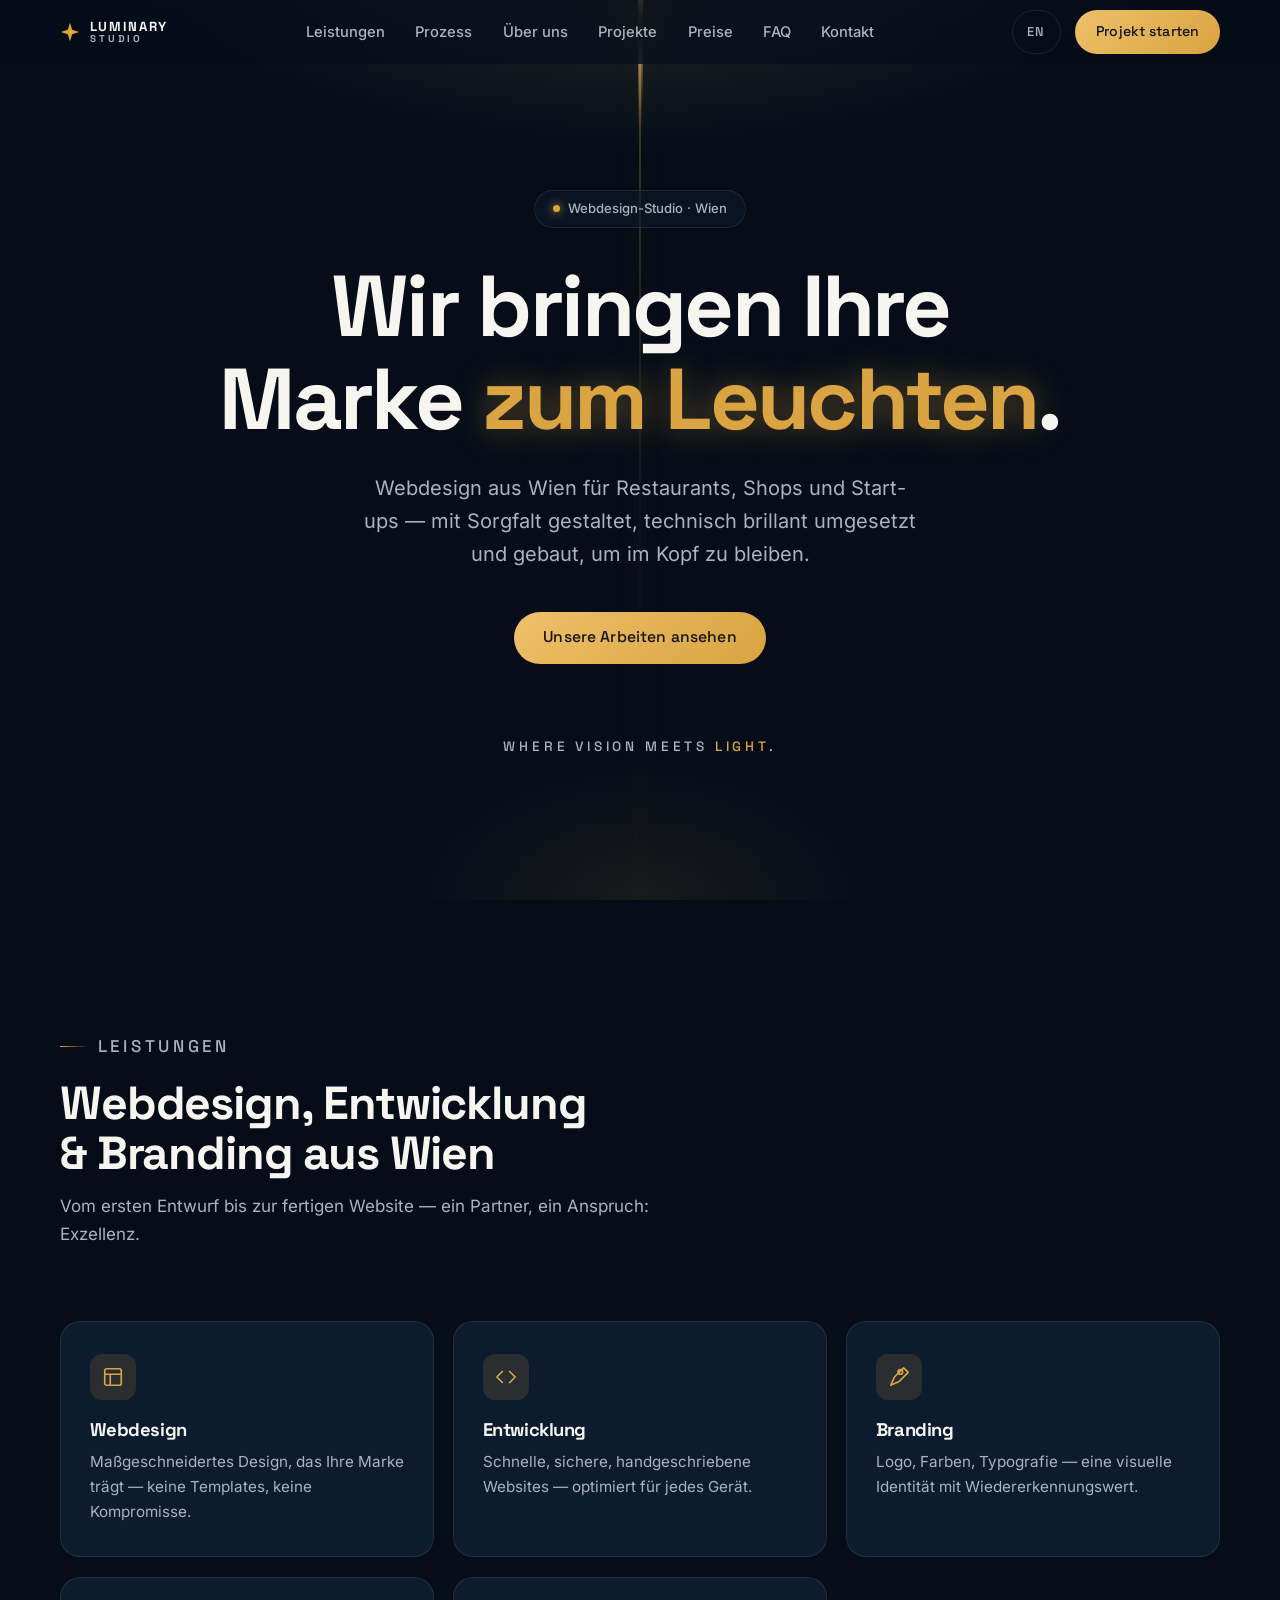
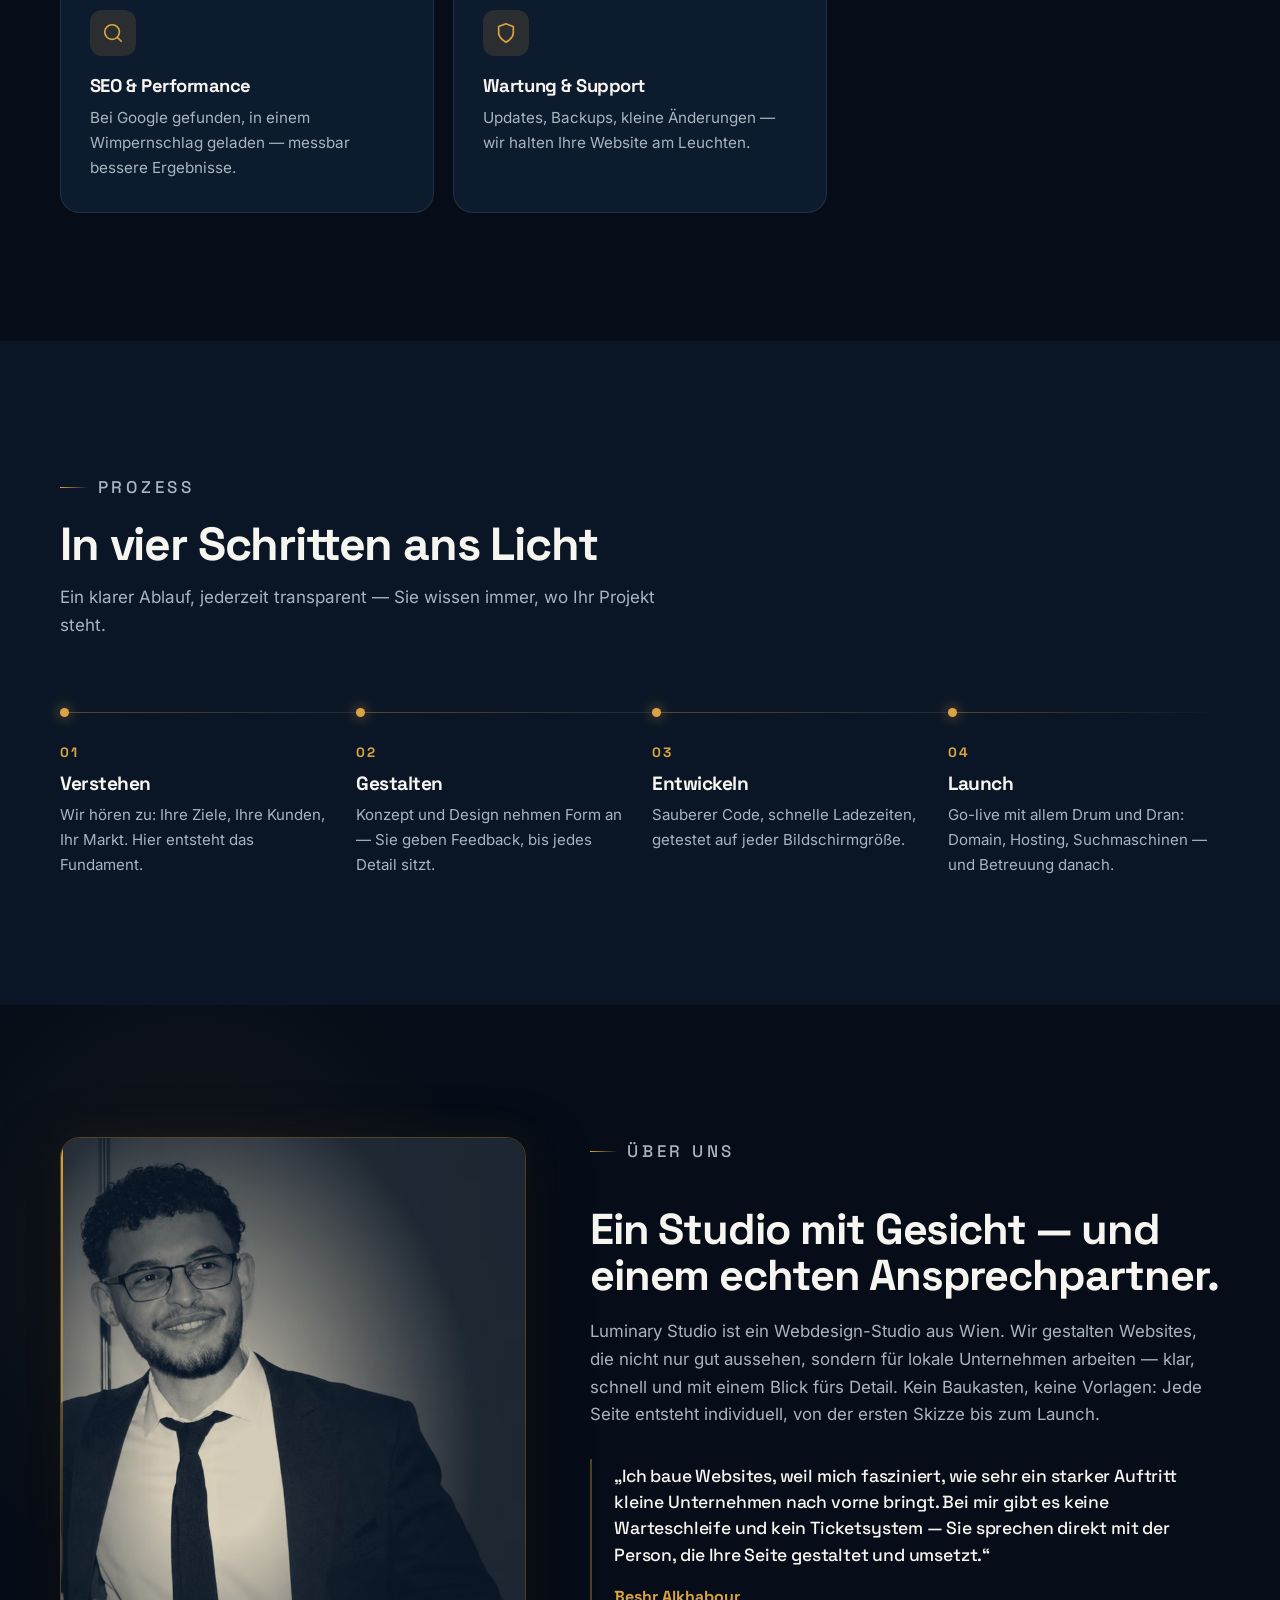
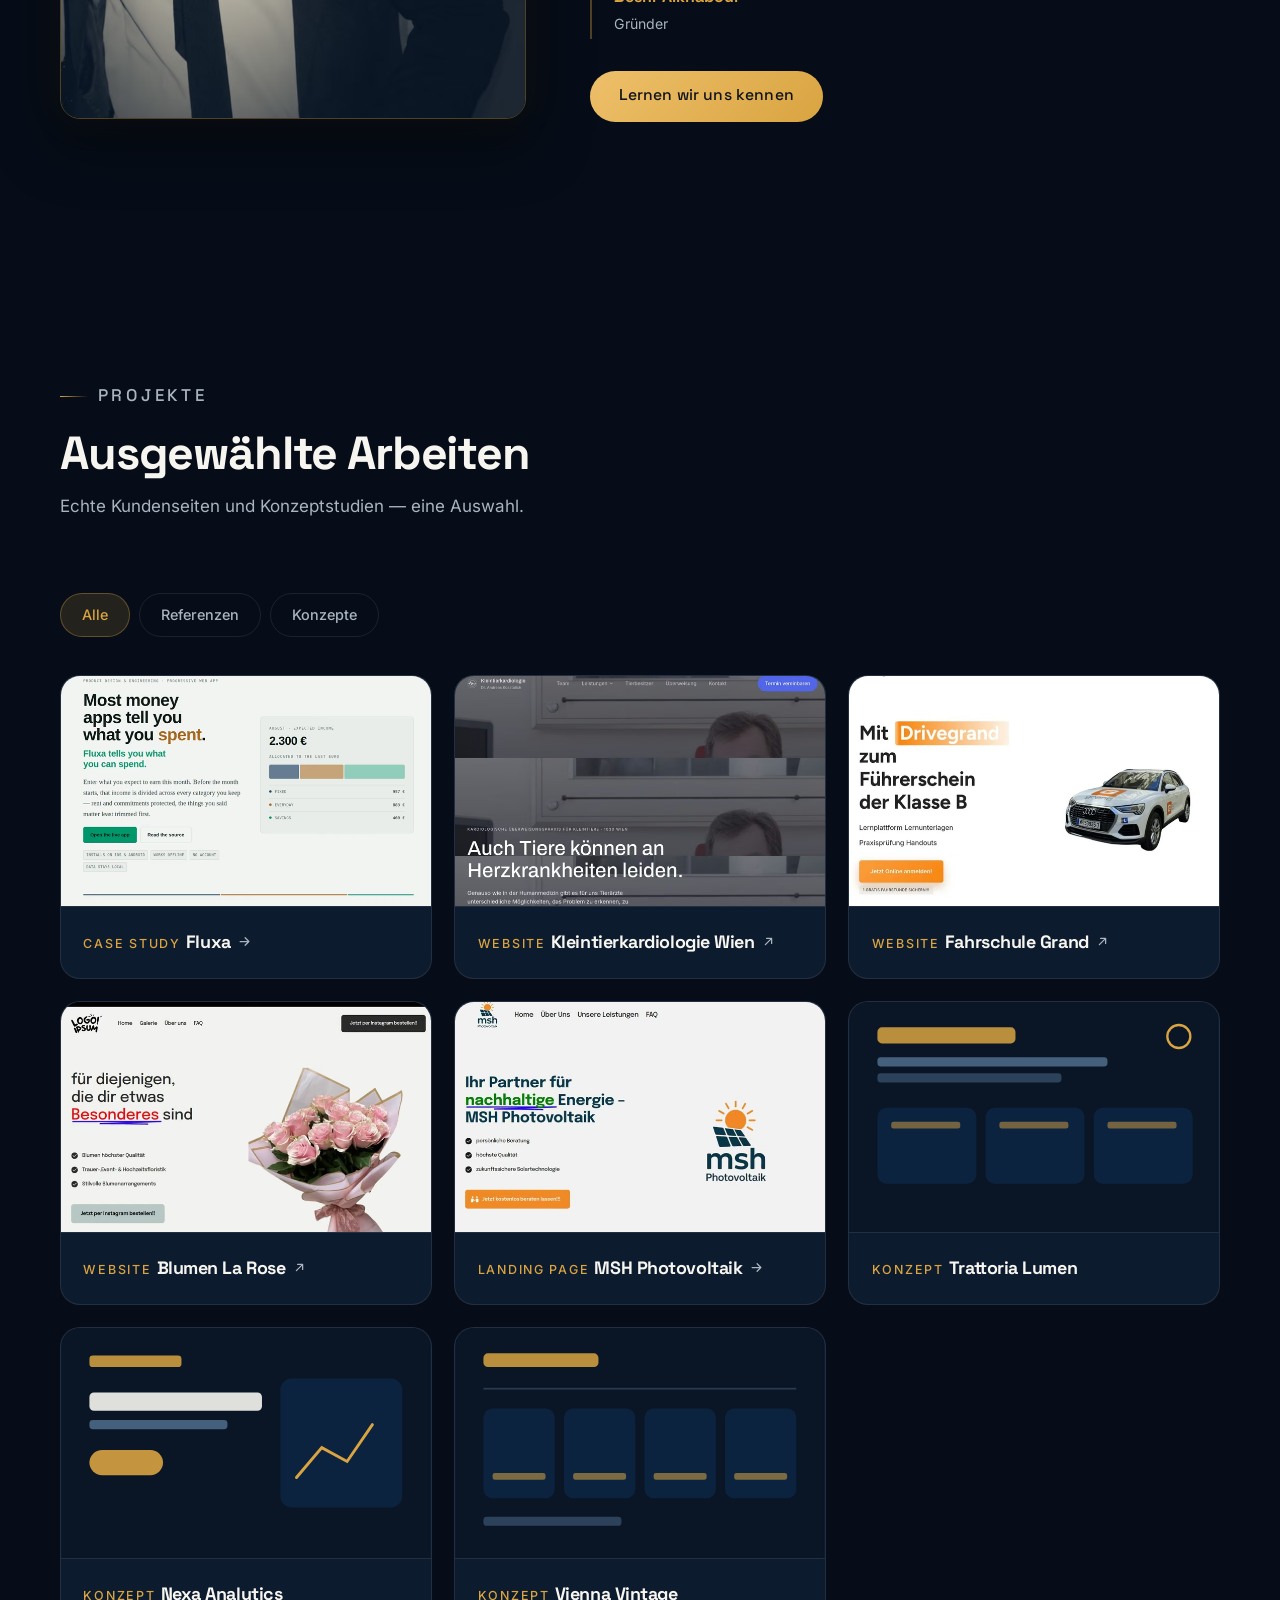
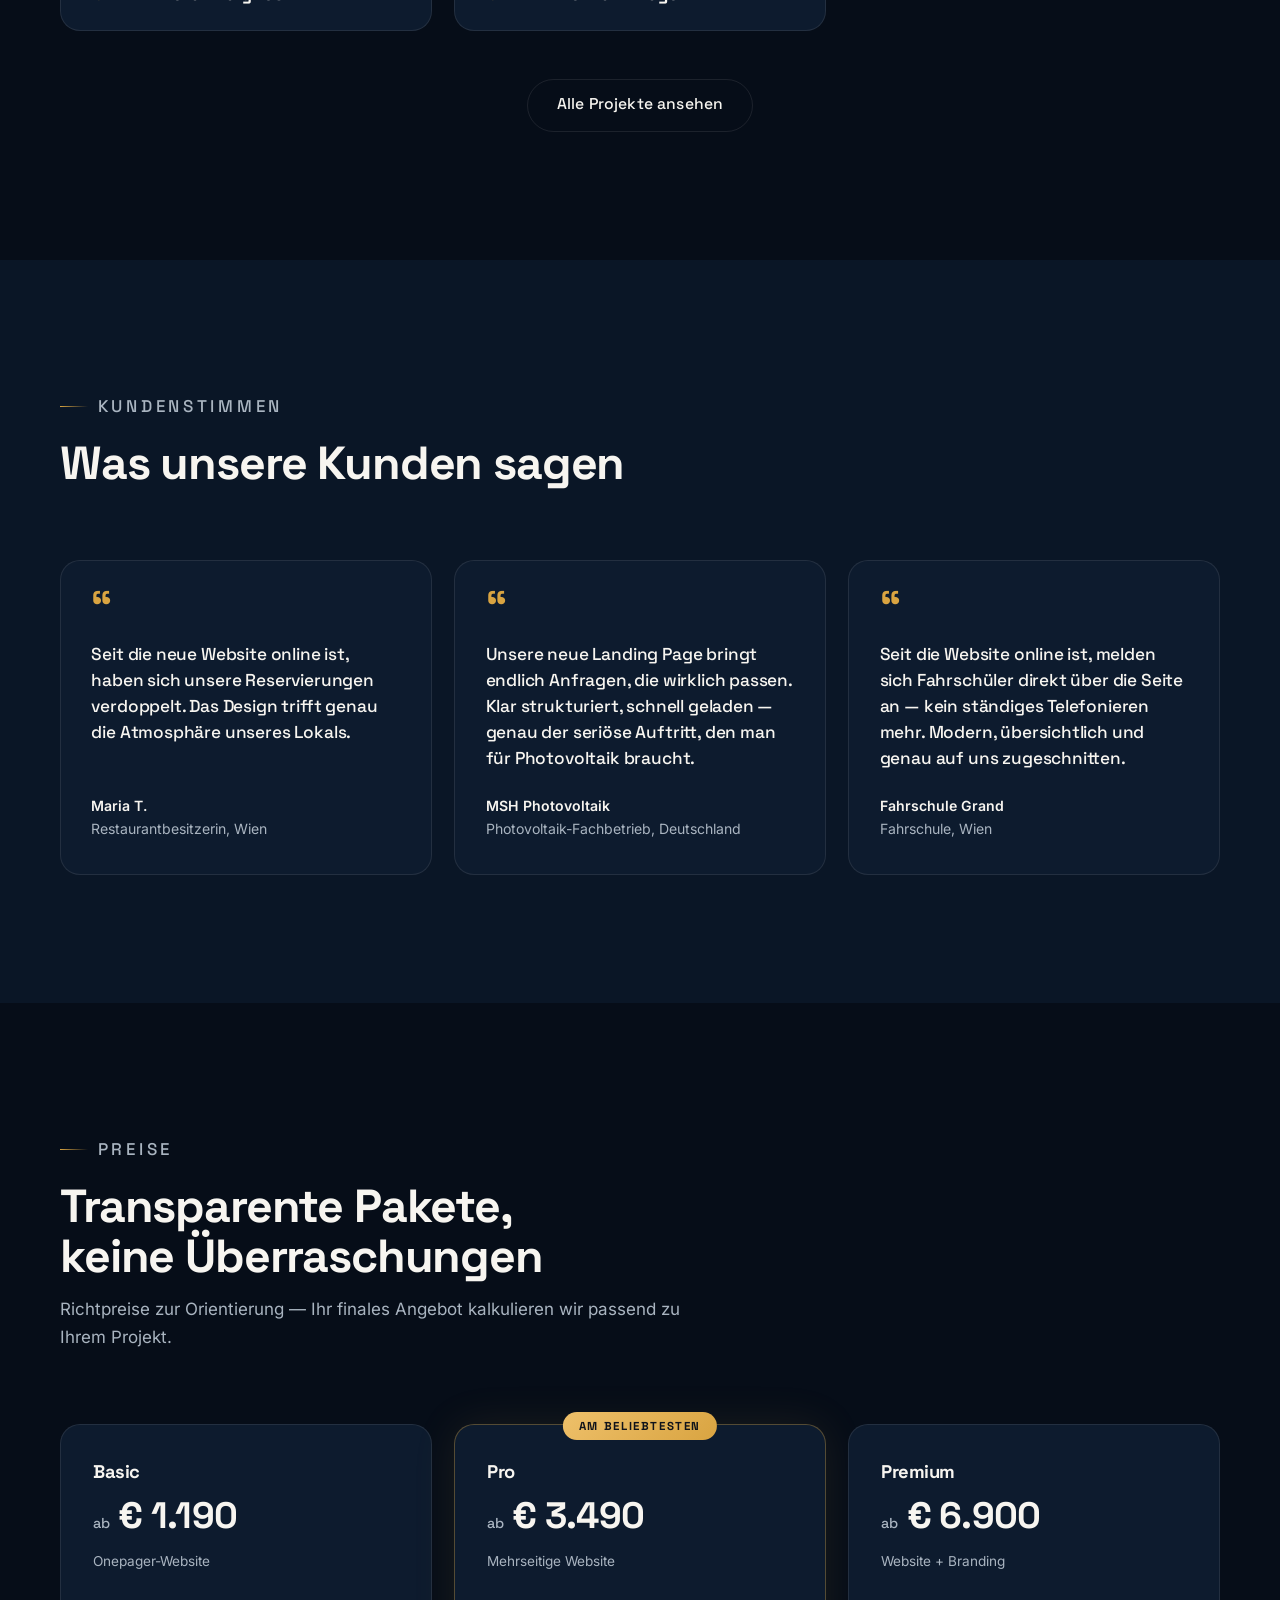
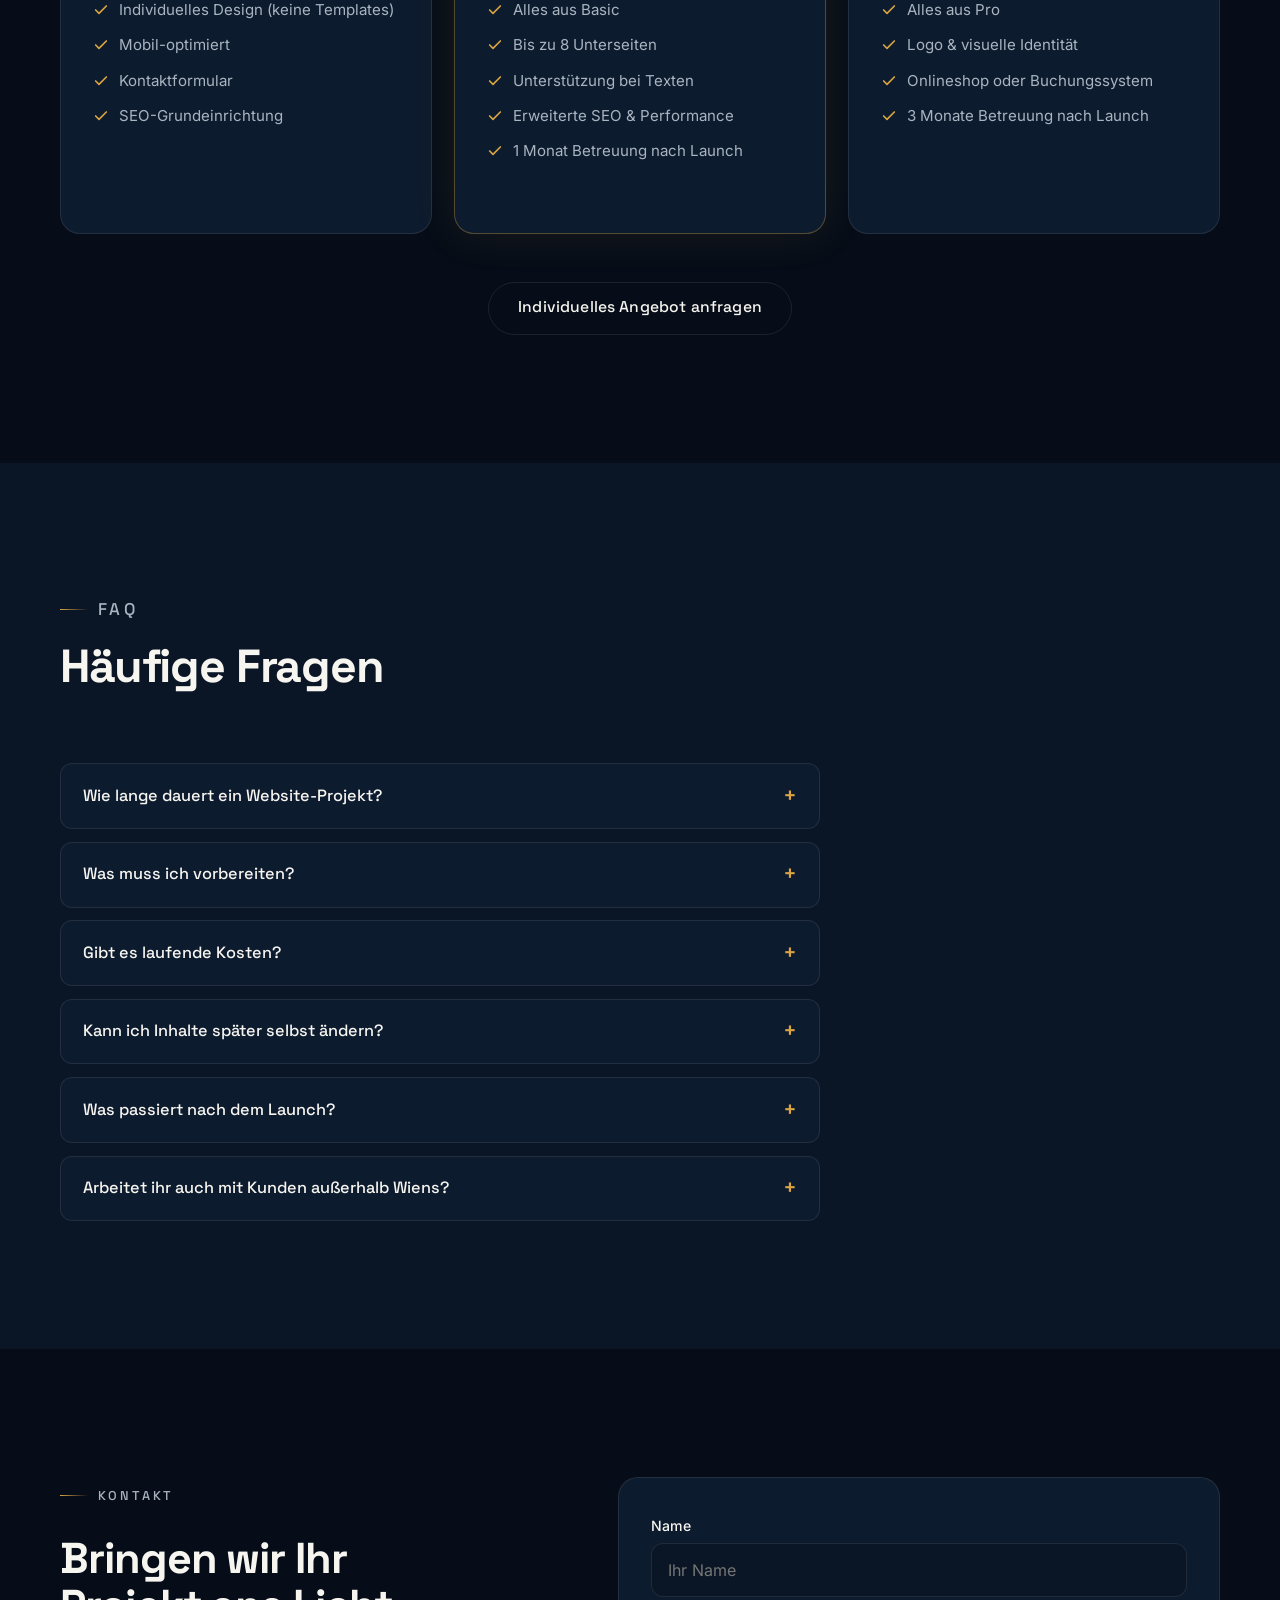
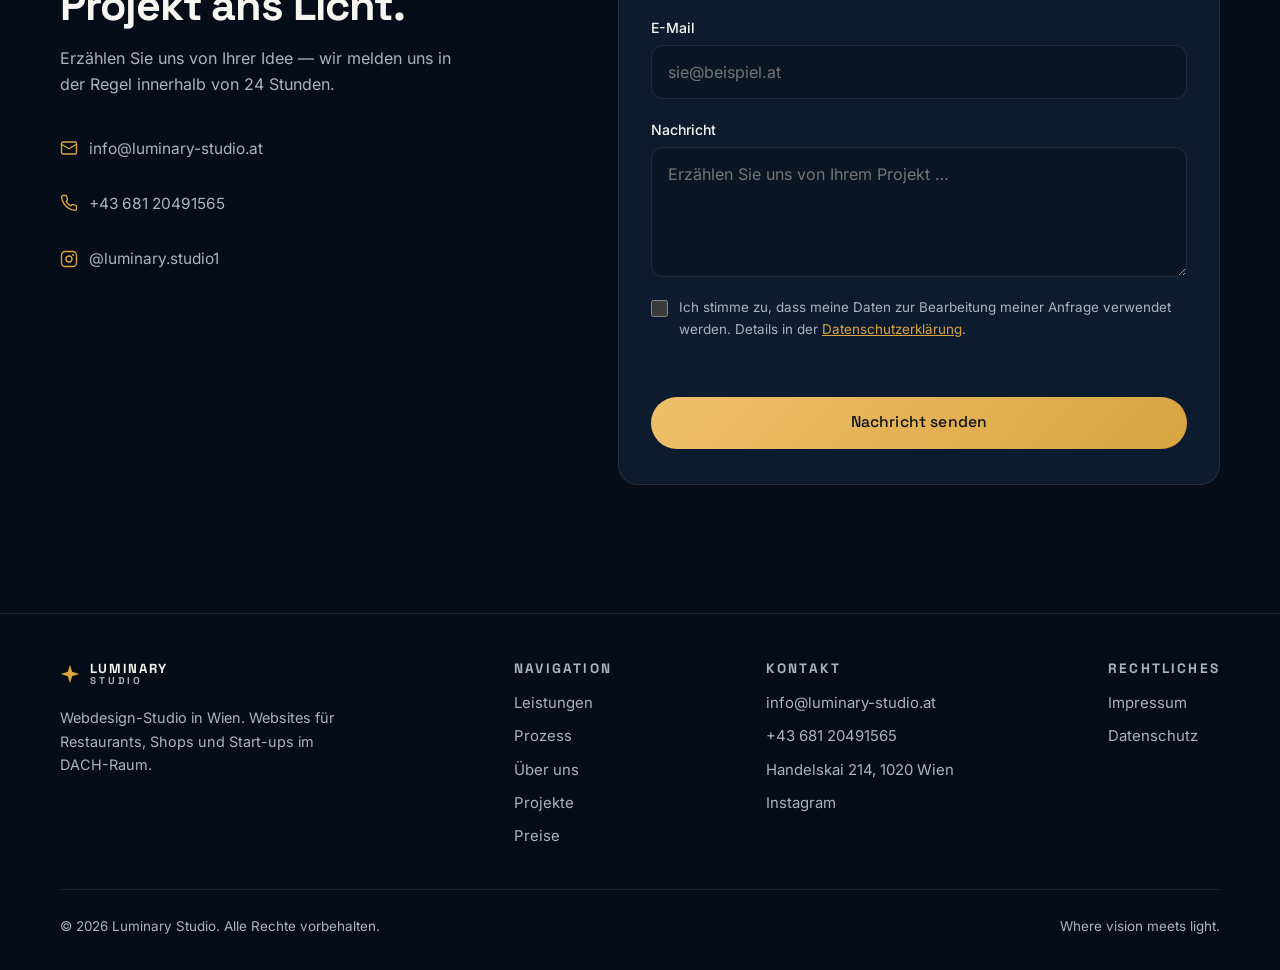
==== commit c9f1413a: "Case Study MSH Photovoltaik + interne Verlinkung - Neue Case Study projekte/msh-photovoltaik.html (S" ====
--- a/index.html
+++ b/index.html
@@ -290,7 +290,7 @@
             </div>
           </a>
 
-          <a class="project-card reveal" data-cat="kunde" href="https://msh-photovoltaik.onepage.me/" target="_blank" rel="noopener noreferrer" aria-label="MSH Photovoltaik — Projekt in neuem Tab öffnen">
+          <a class="project-card reveal" data-cat="kunde" href="projekte/msh-photovoltaik.html" aria-label="MSH Photovoltaik — Case Study lesen">
             <div class="project-thumb">
               <picture>
                 <source srcset="assets/projects/msh.avif" type="image/avif">
@@ -301,7 +301,7 @@
             <div class="project-meta">
               <span class="cat" data-en="Landing Page">Landing Page</span>
               <h3>MSH Photovoltaik
-                <svg class="project-ext" width="15" height="15" viewBox="0 0 24 24" fill="none" stroke="currentColor" stroke-width="2" stroke-linecap="round" stroke-linejoin="round" aria-hidden="true"><path d="M7 17 17 7M9 7h8v8"/></svg>
+                <svg class="project-ext" width="15" height="15" viewBox="0 0 24 24" fill="none" stroke="currentColor" stroke-width="2" stroke-linecap="round" stroke-linejoin="round" aria-hidden="true"><path d="M5 12h14M13 6l6 6-6 6"/></svg>
               </h3>
             </div>
           </a>
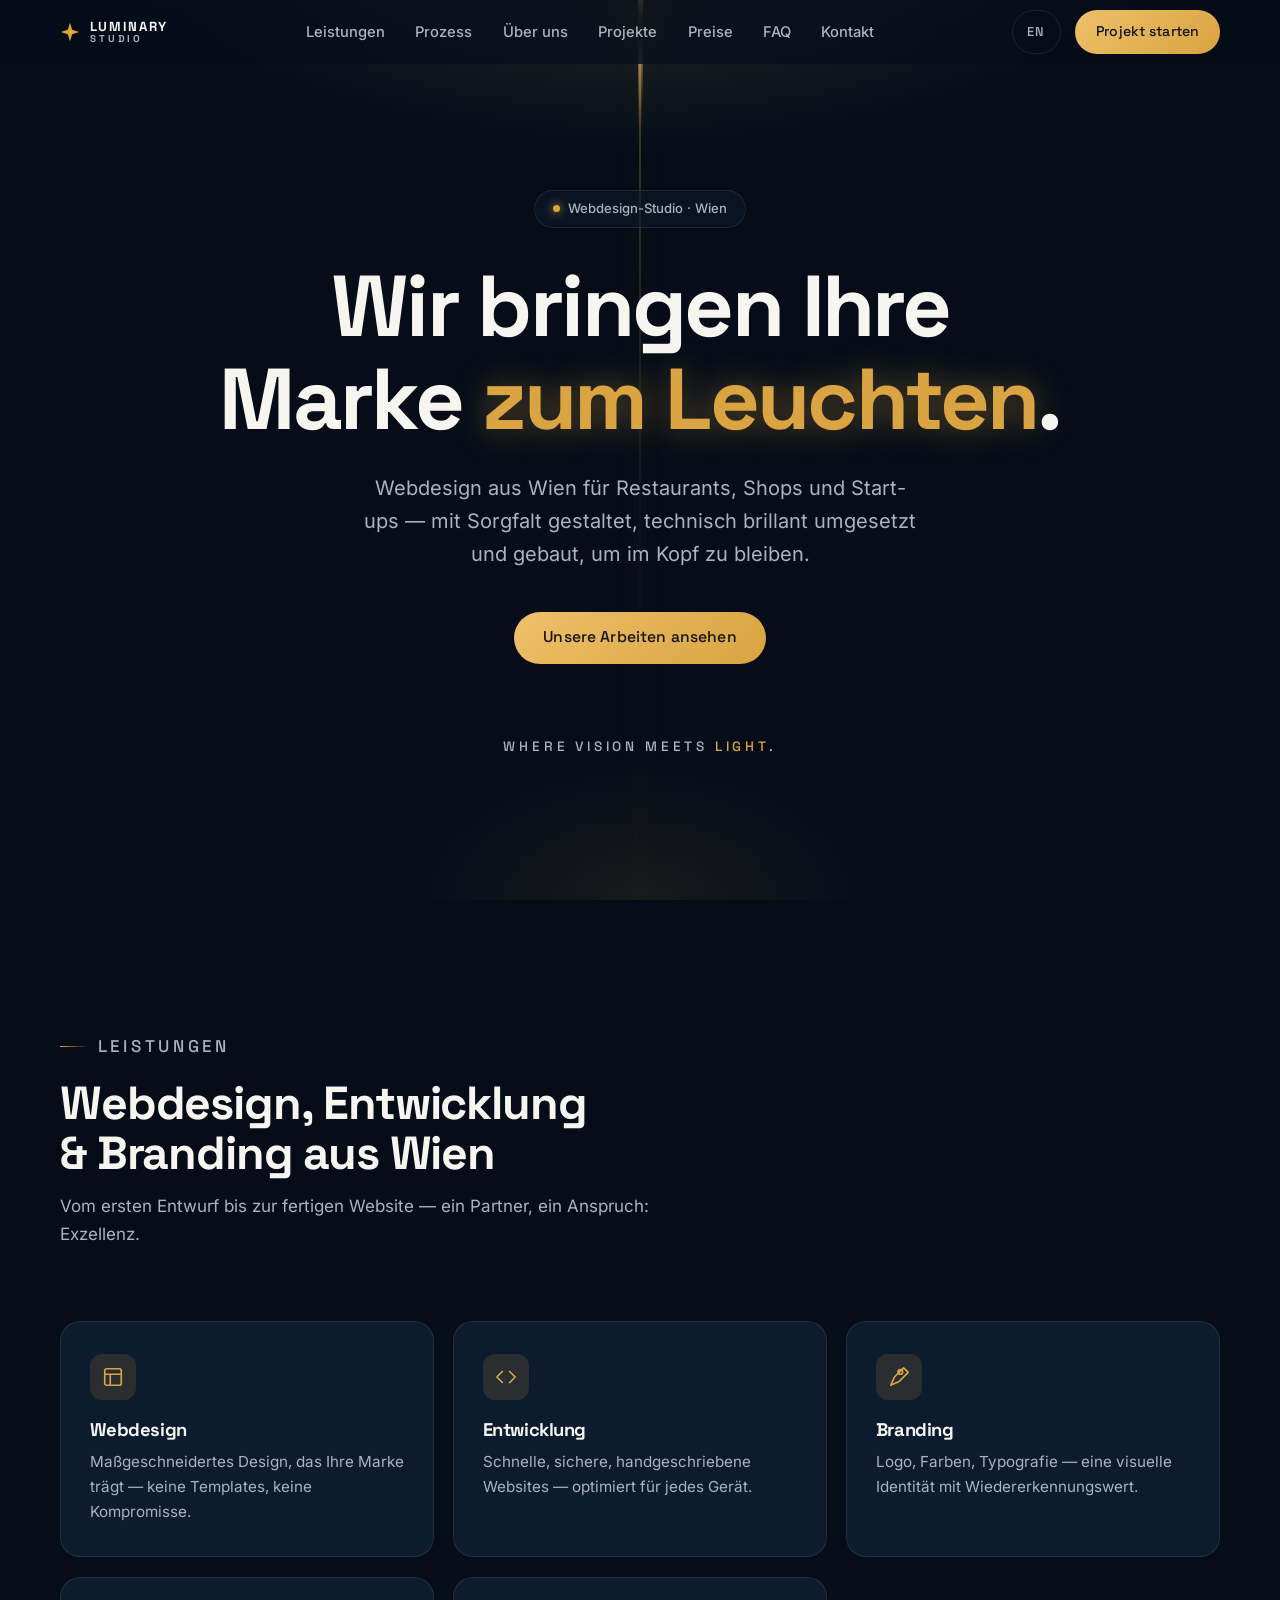
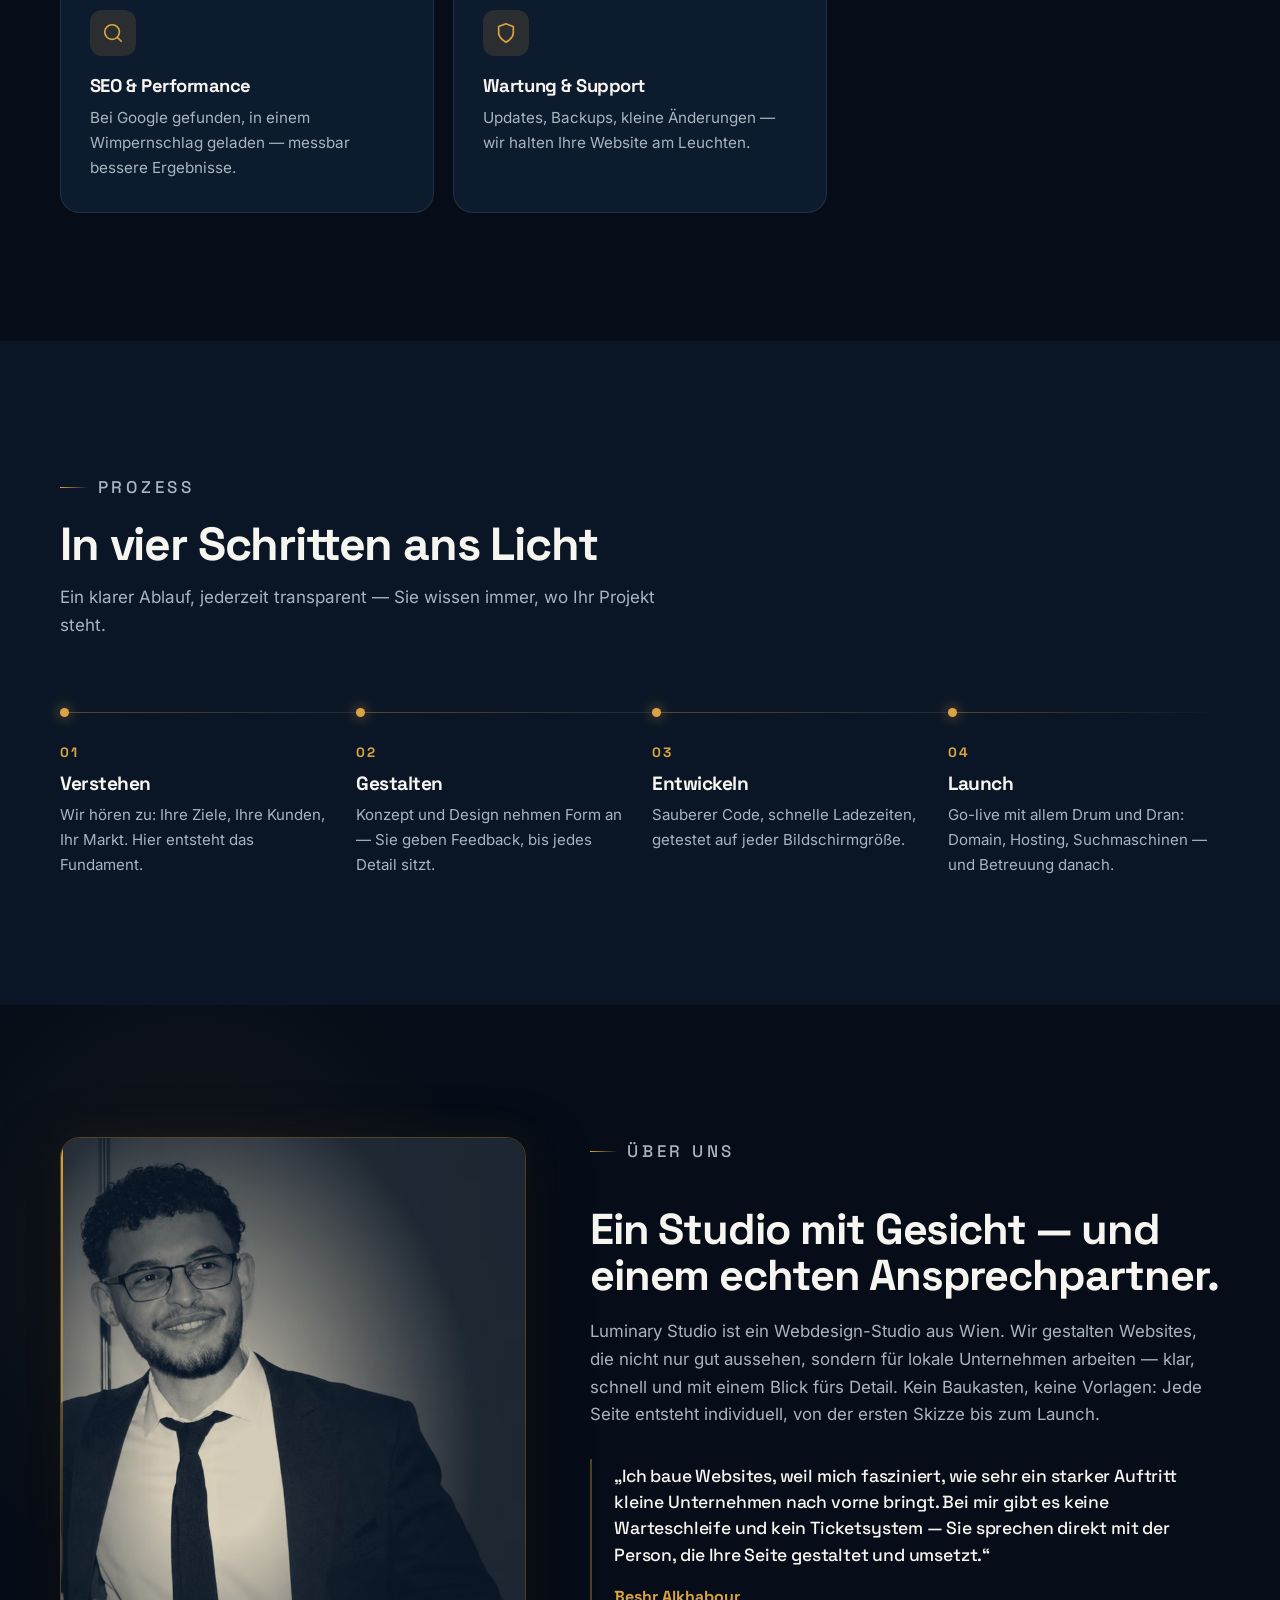
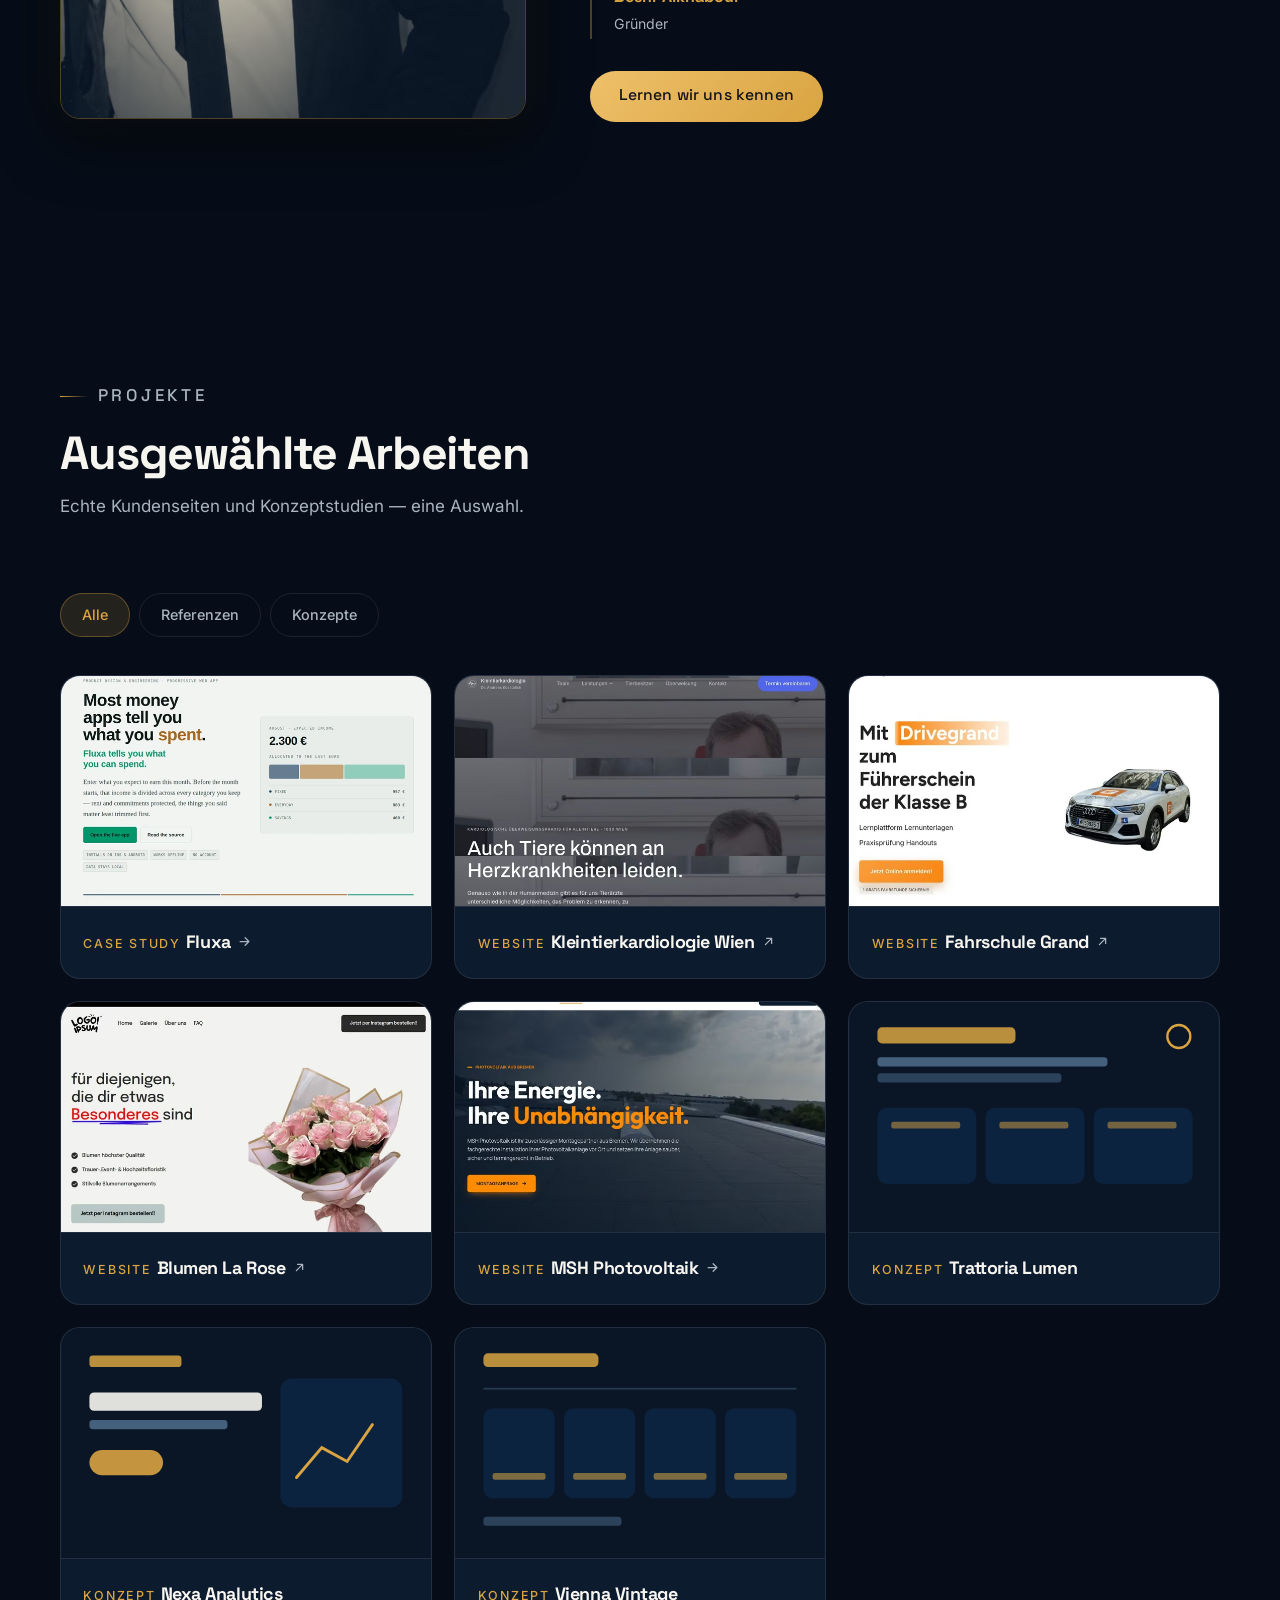
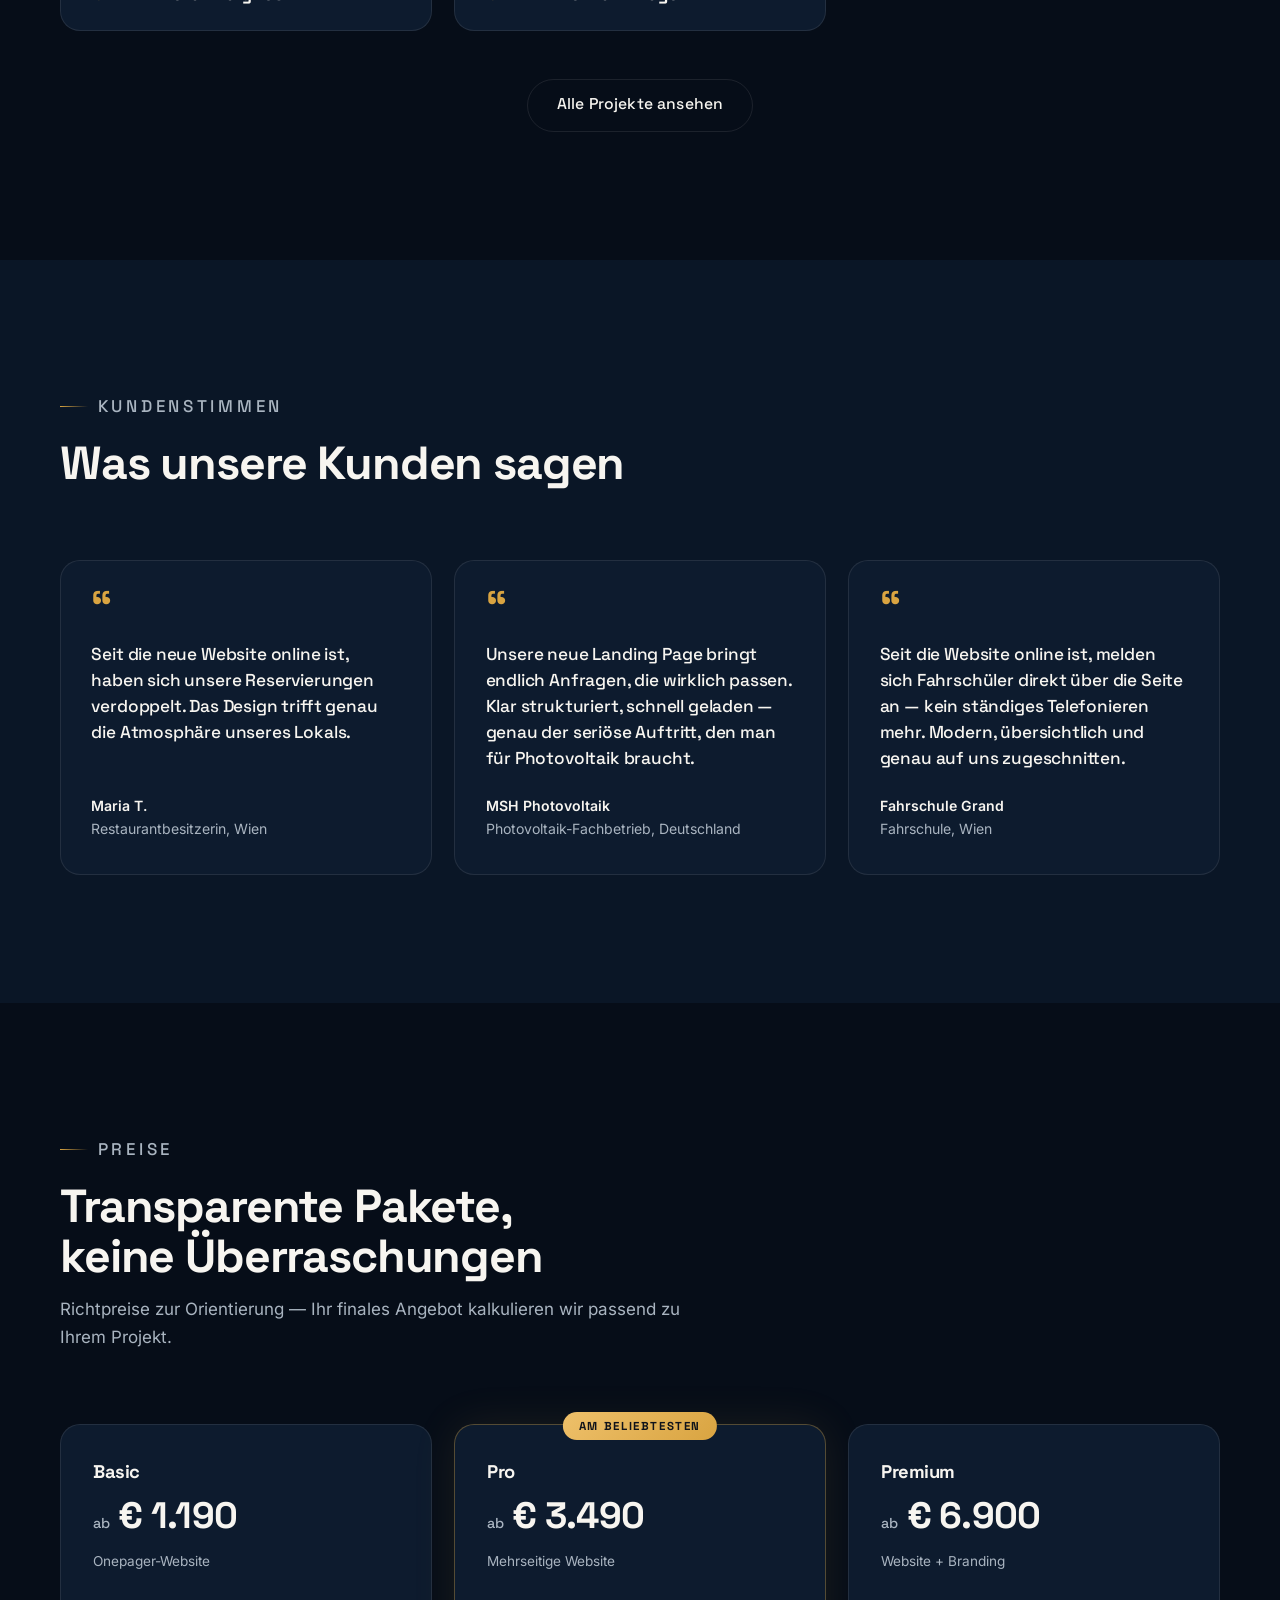
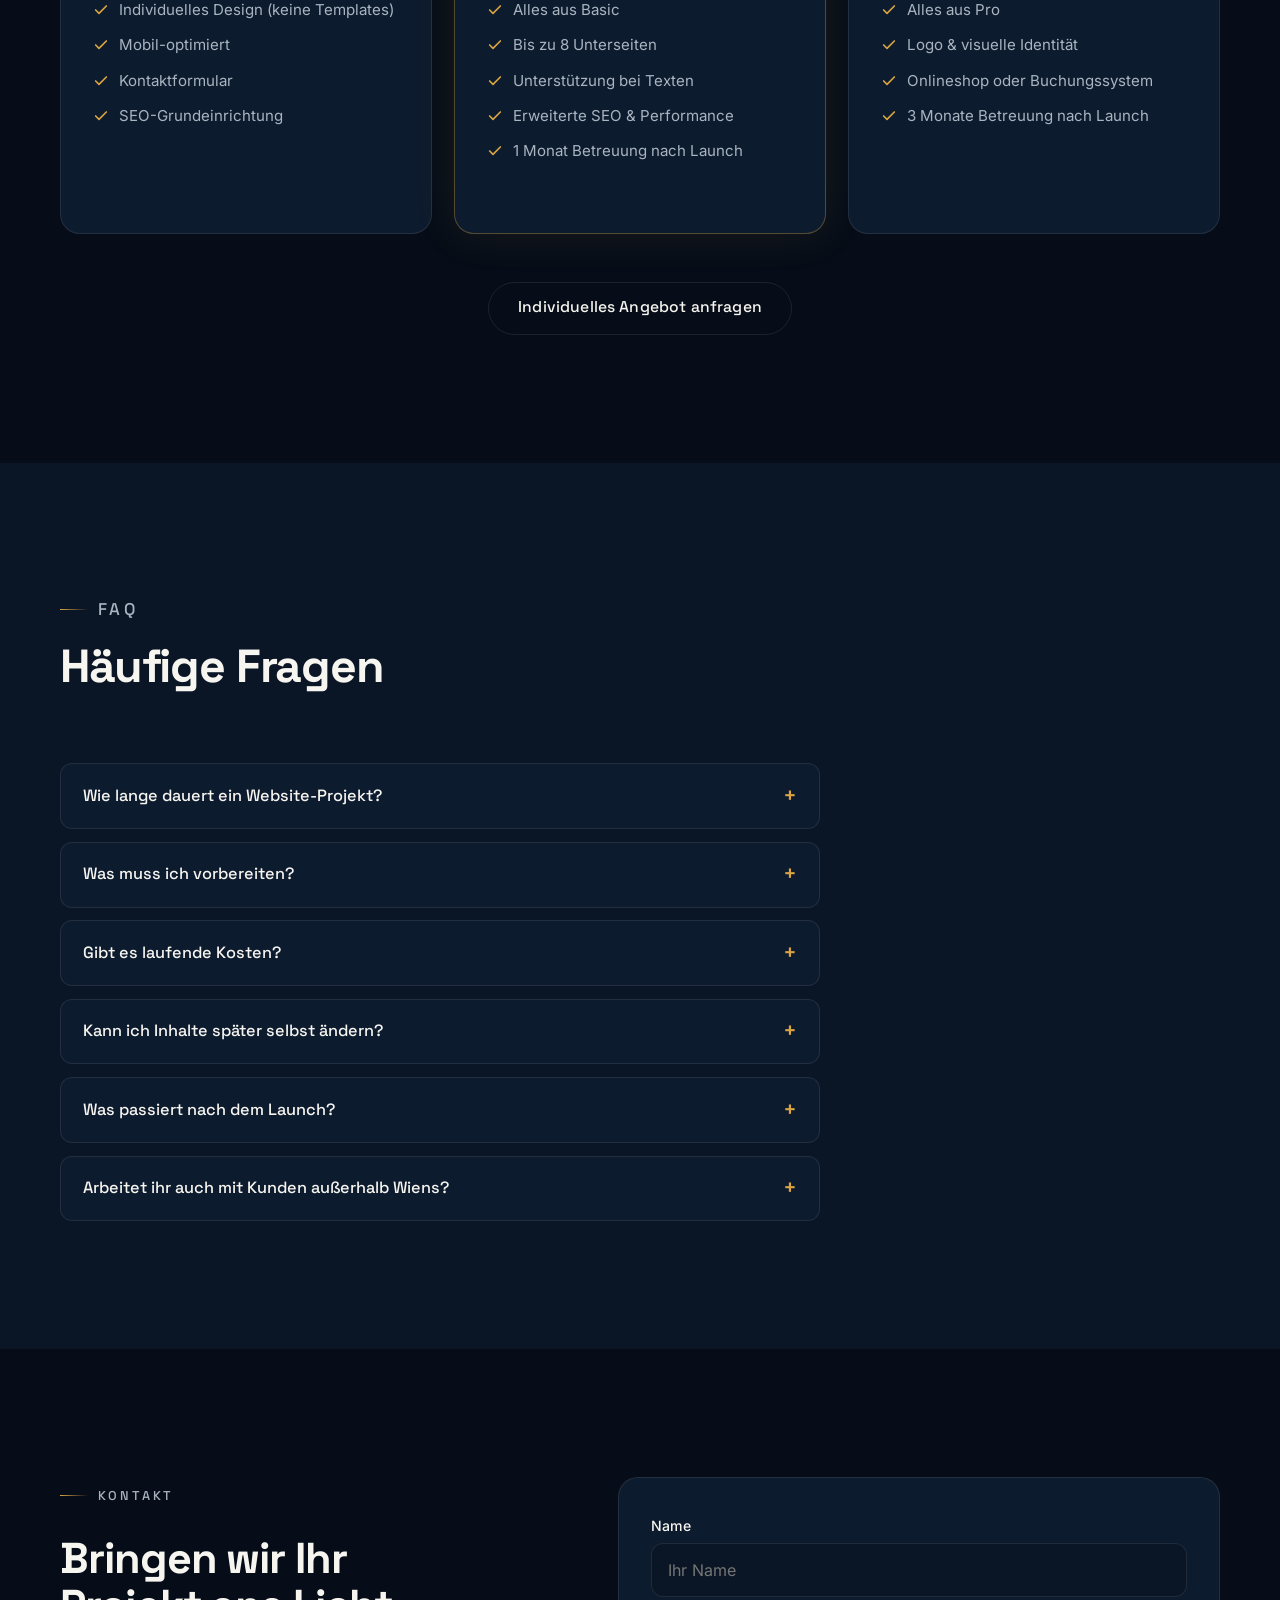
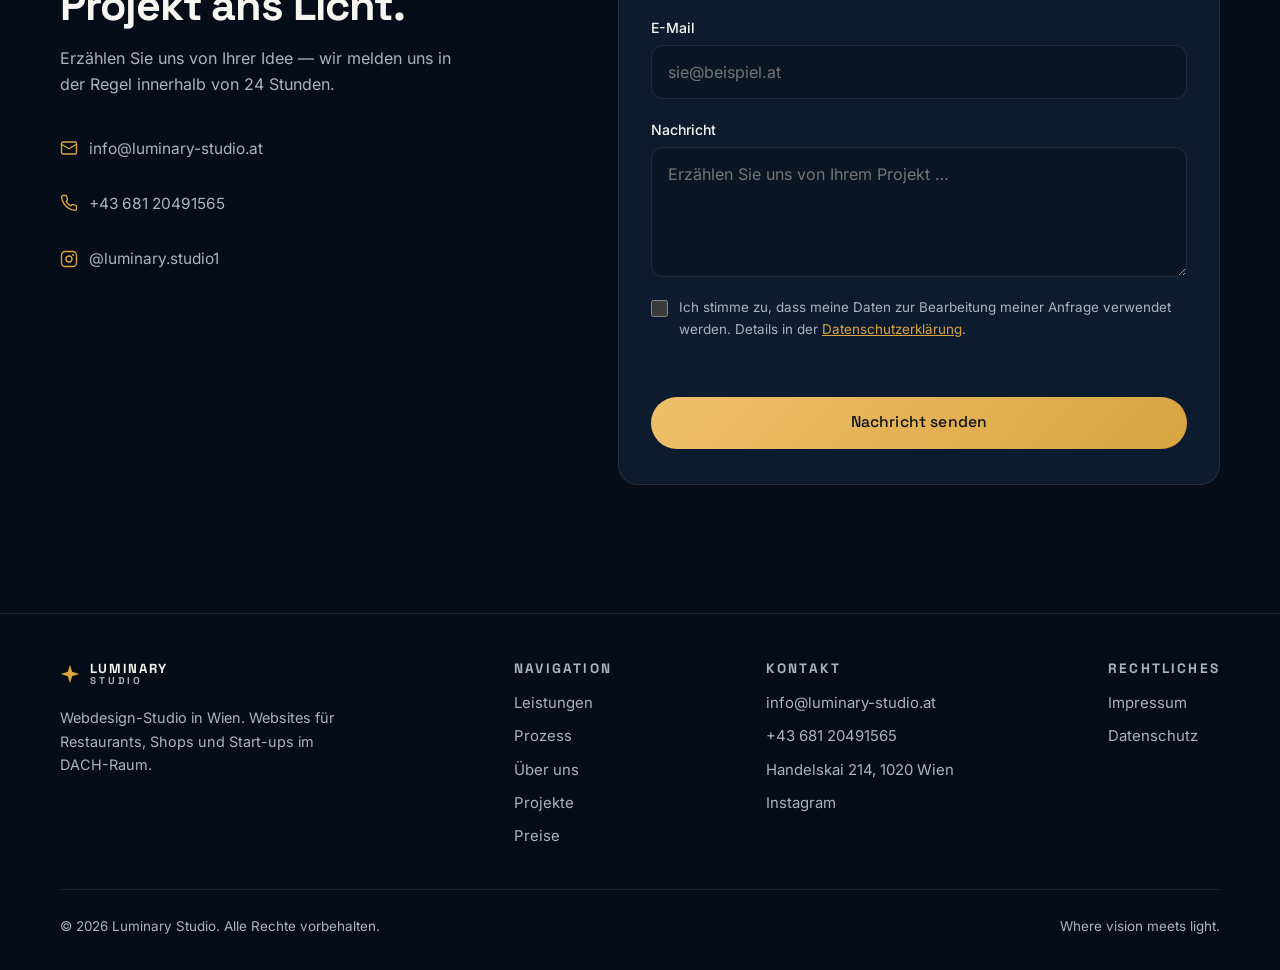
==== commit ff374e10: "MSH: neue Website (eigene Domain) — Link, Thumbnail & Case Study aktualisiert - Live-Link onepage.me" ====
--- a/index.html
+++ b/index.html
@@ -295,11 +295,11 @@
               <picture>
                 <source srcset="assets/projects/msh.avif" type="image/avif">
                 <source srcset="assets/projects/msh.webp" type="image/webp">
-                <img src="assets/projects/msh.webp" alt="Landing Page von MSH Photovoltaik — gestaltet von Luminary Studio" width="736" height="460" loading="lazy" draggable="false">
+                <img src="assets/projects/msh.webp" alt="Website von MSH Photovoltaik — gestaltet von Luminary Studio" width="736" height="460" loading="lazy" draggable="false">
               </picture>
             </div>
             <div class="project-meta">
-              <span class="cat" data-en="Landing Page">Landing Page</span>
+              <span class="cat">Website</span>
               <h3>MSH Photovoltaik
                 <svg class="project-ext" width="15" height="15" viewBox="0 0 24 24" fill="none" stroke="currentColor" stroke-width="2" stroke-linecap="round" stroke-linejoin="round" aria-hidden="true"><path d="M5 12h14M13 6l6 6-6 6"/></svg>
               </h3>
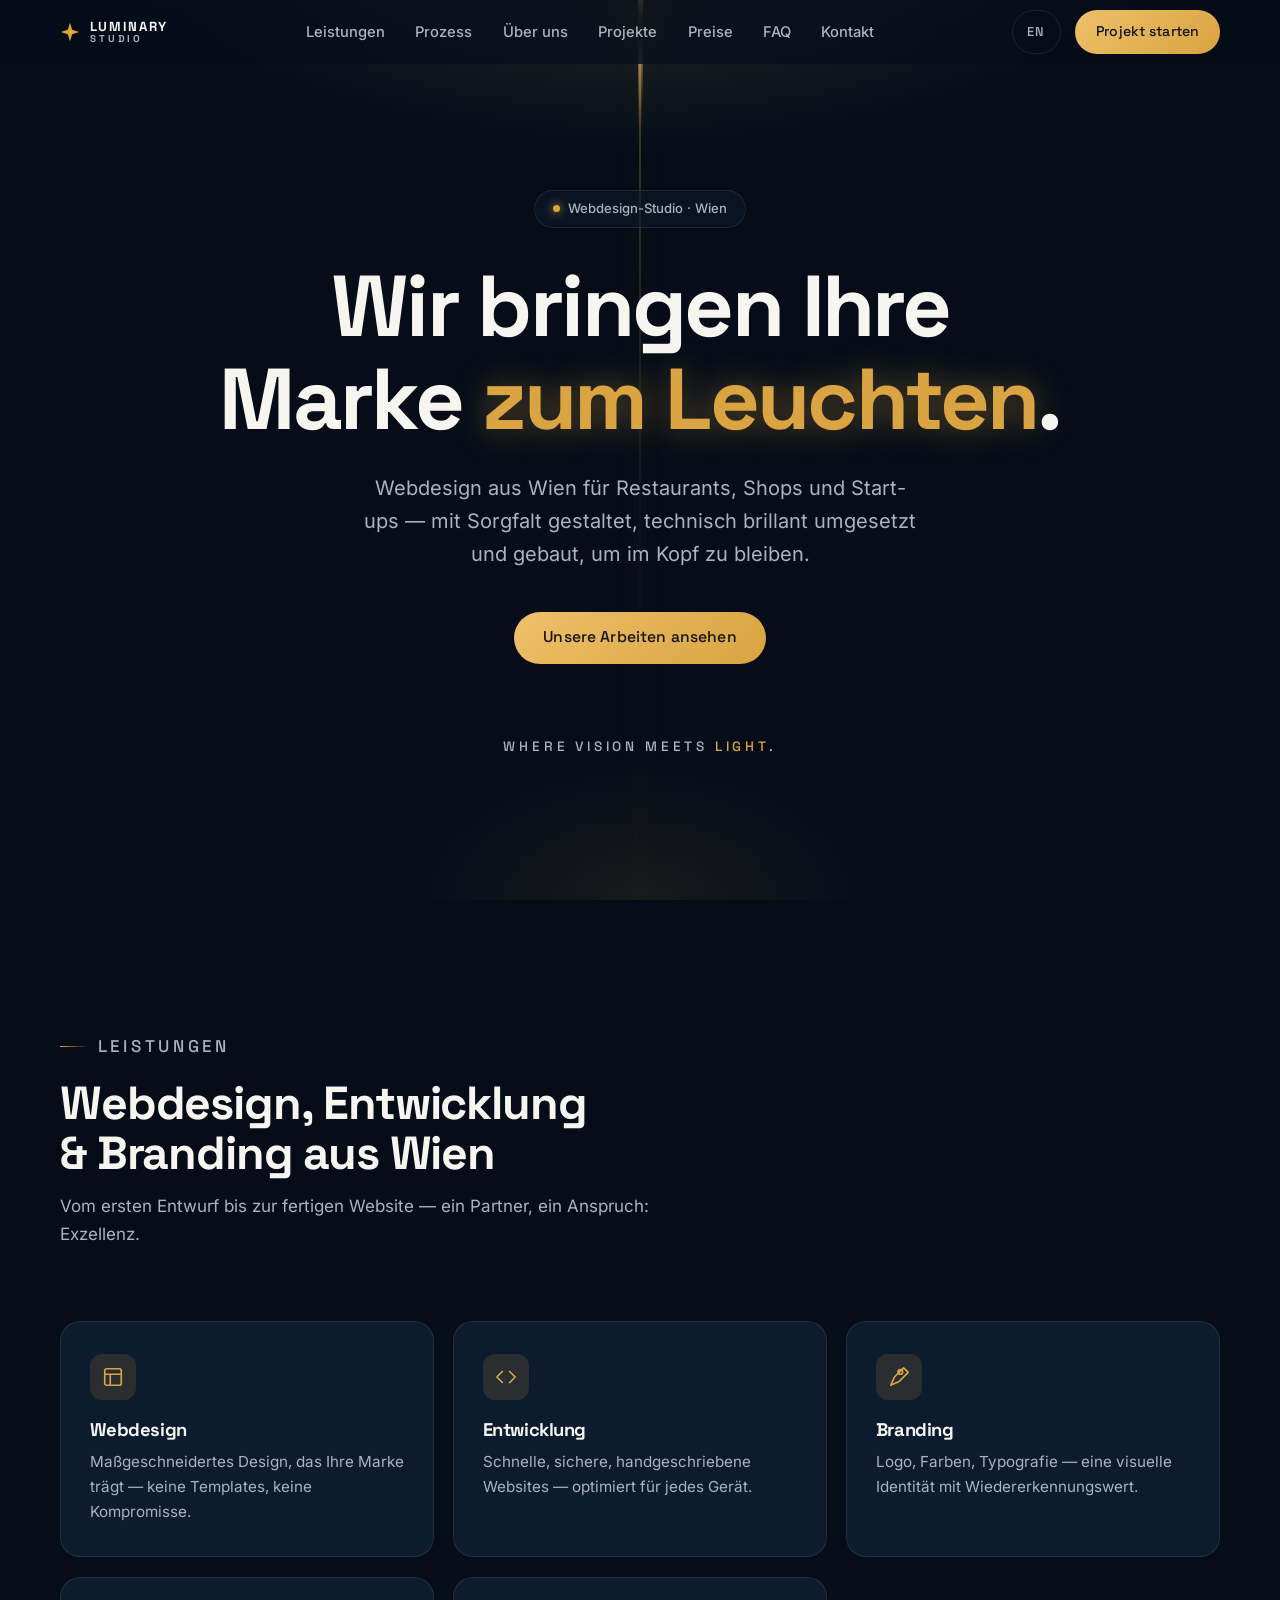
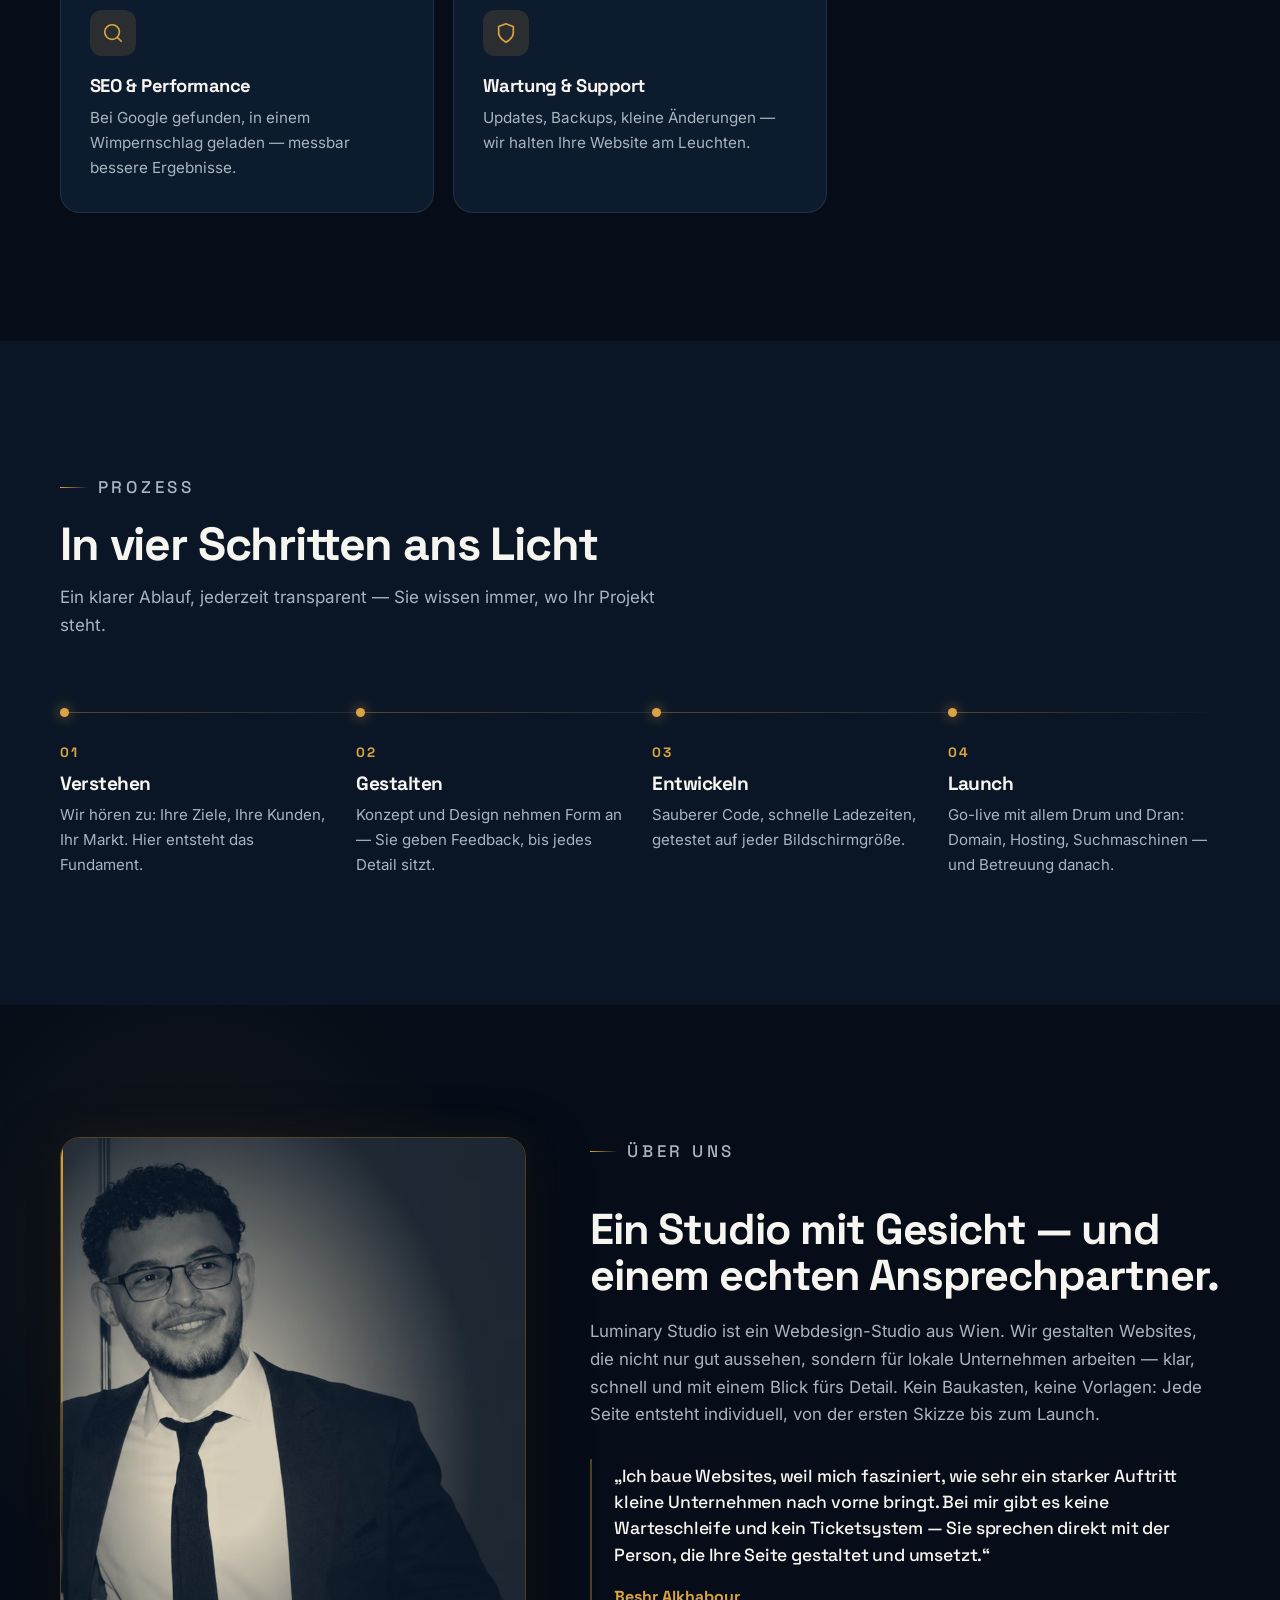
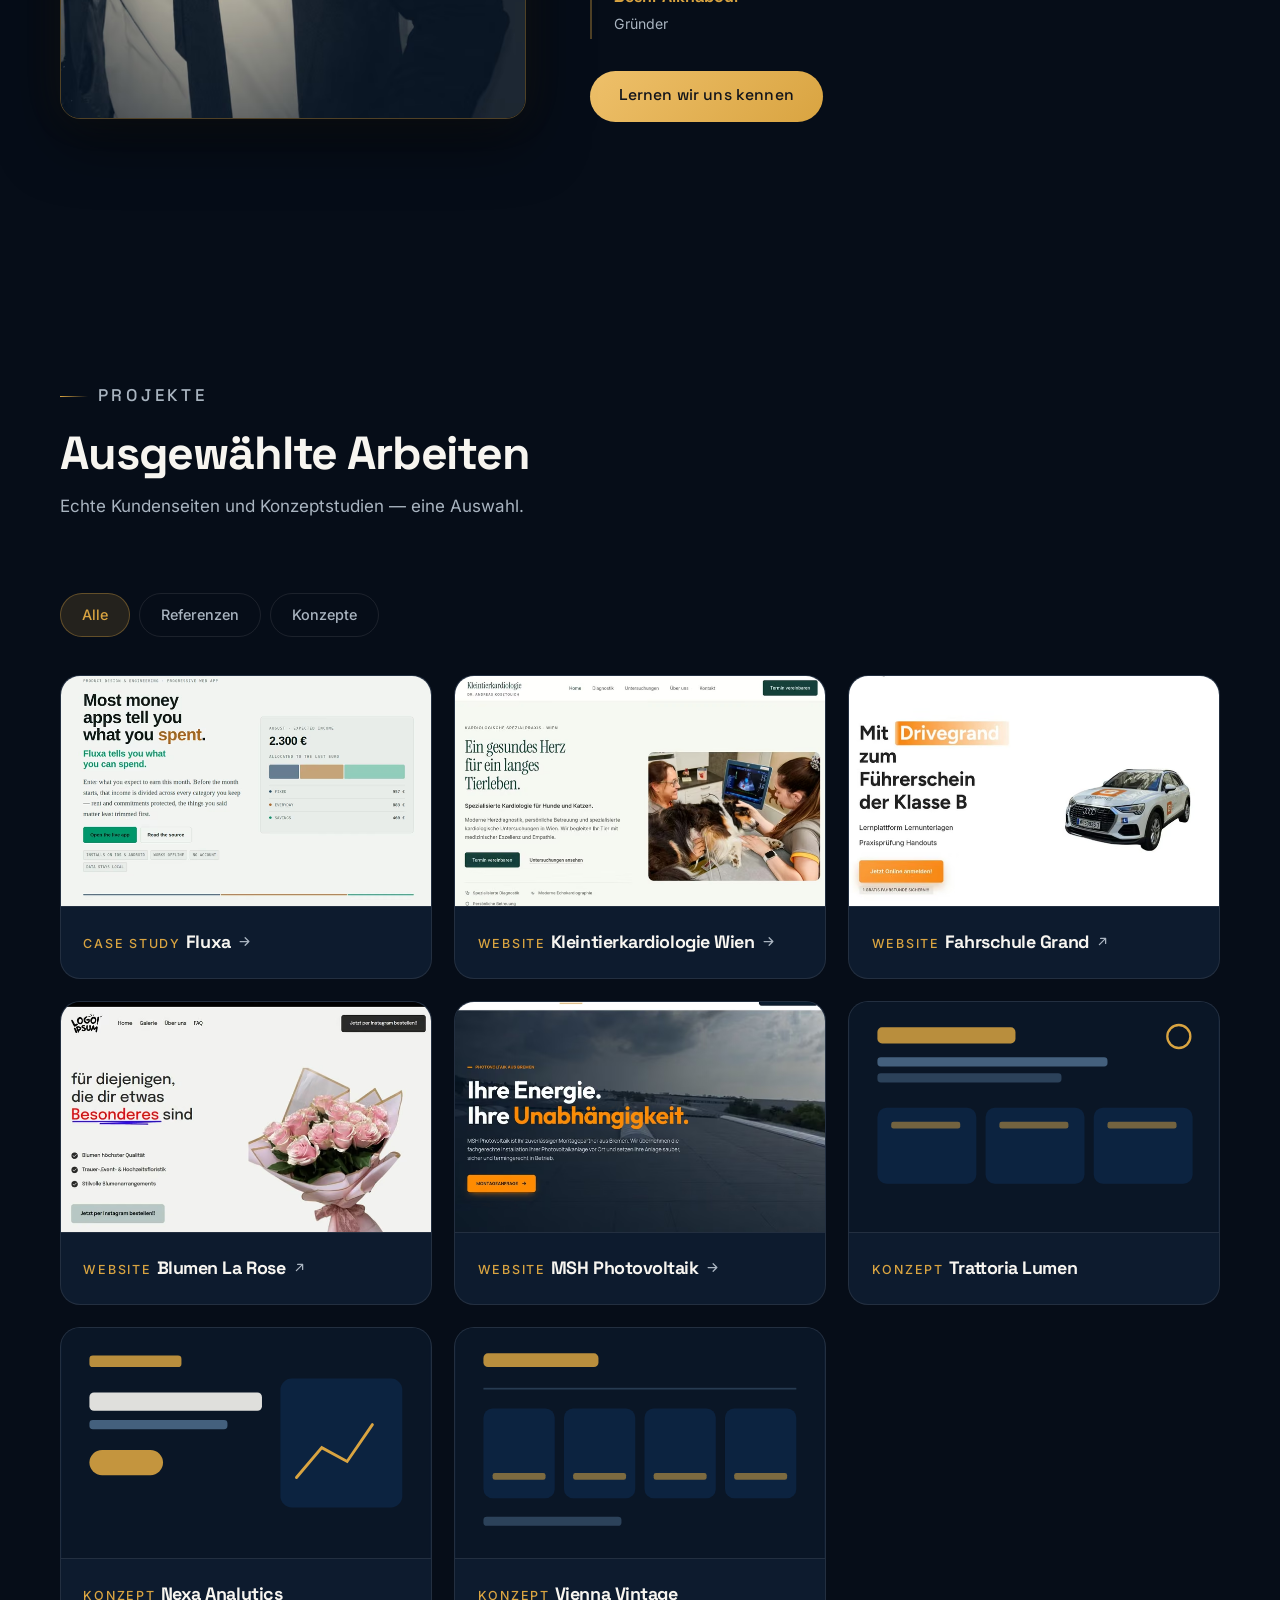
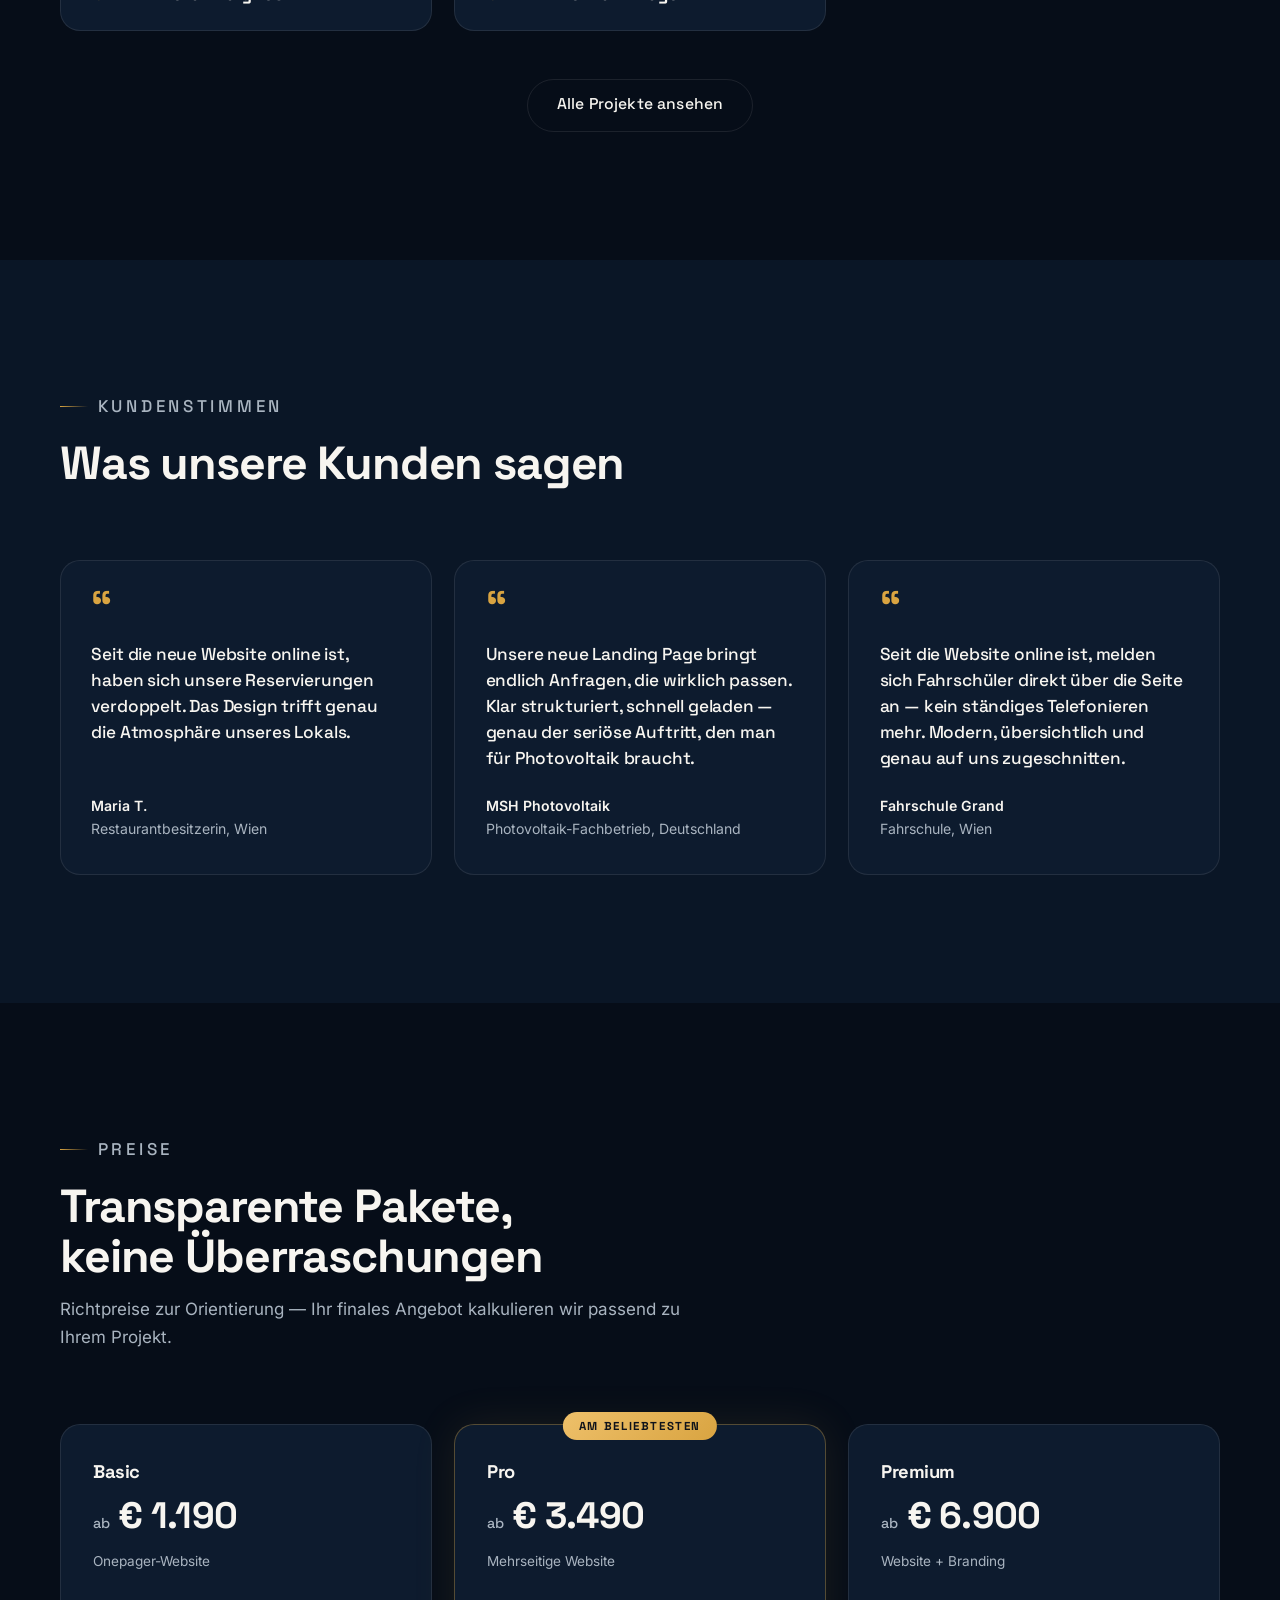
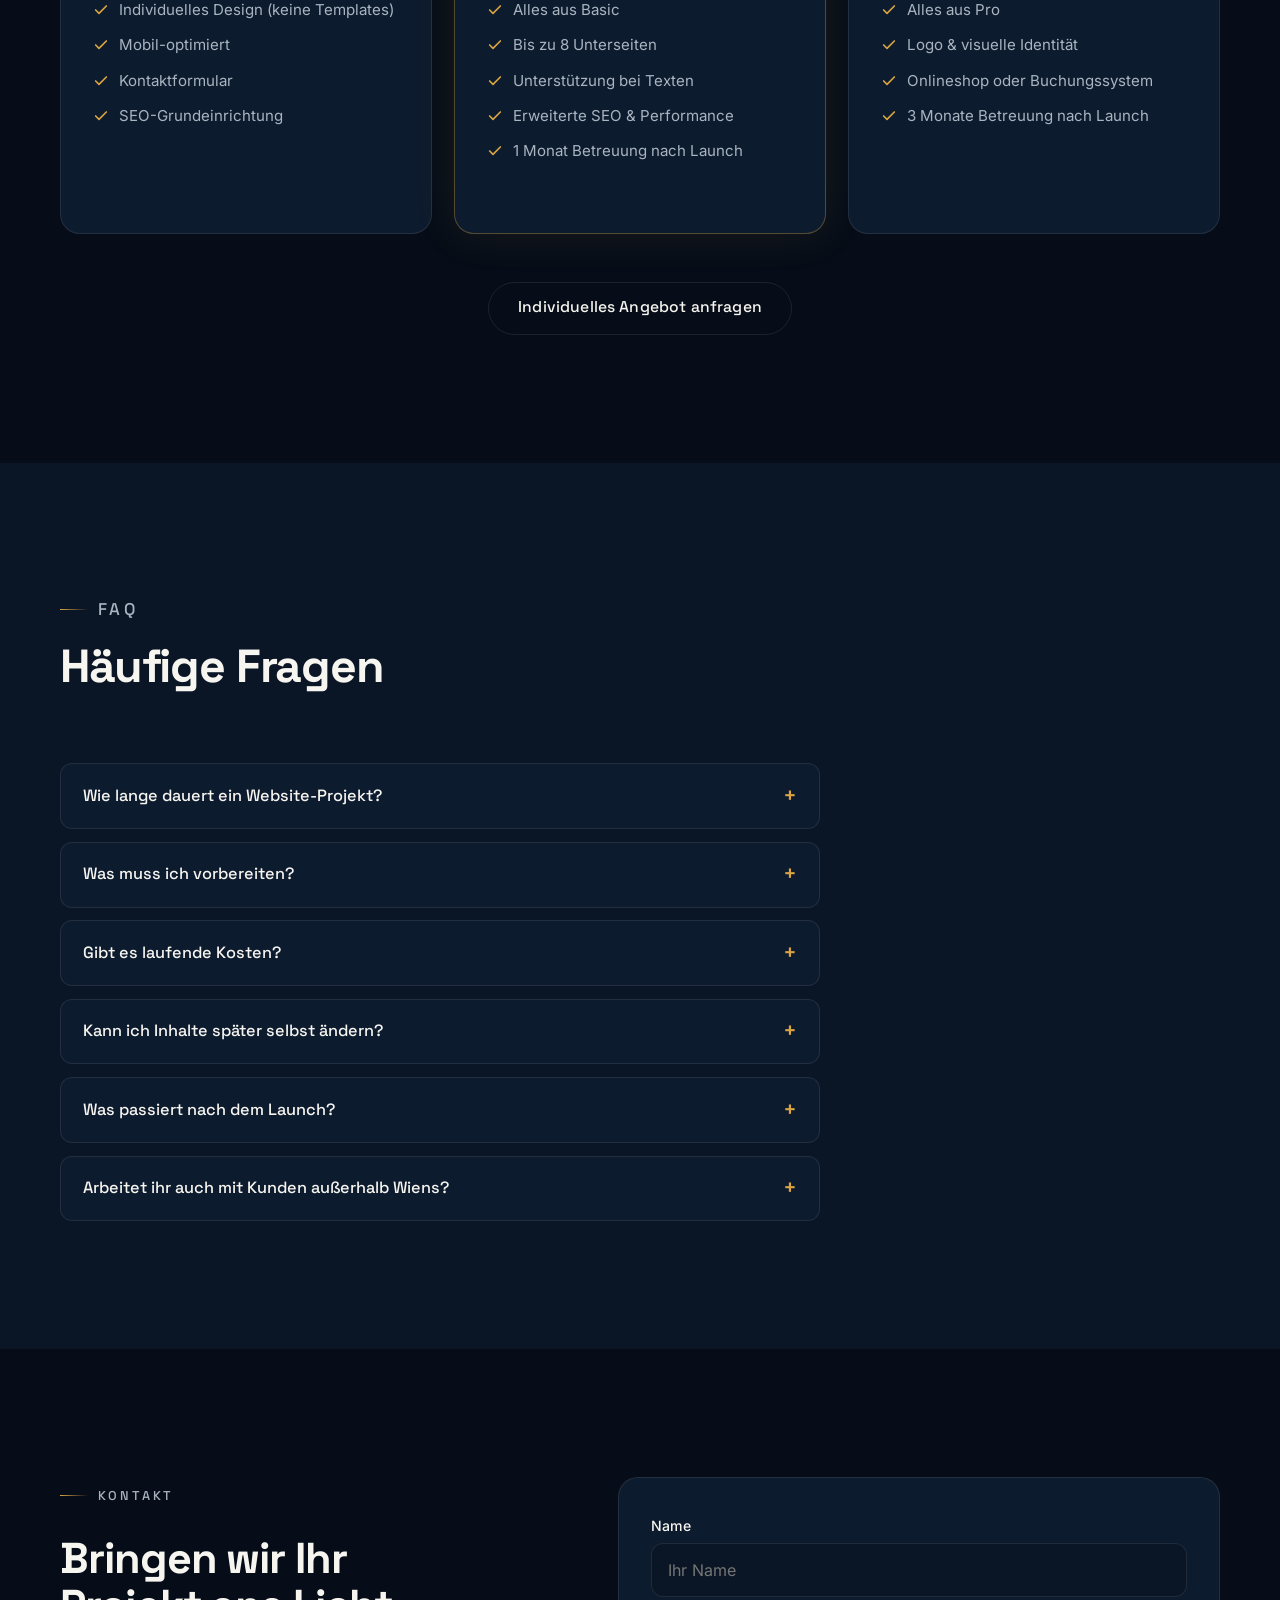
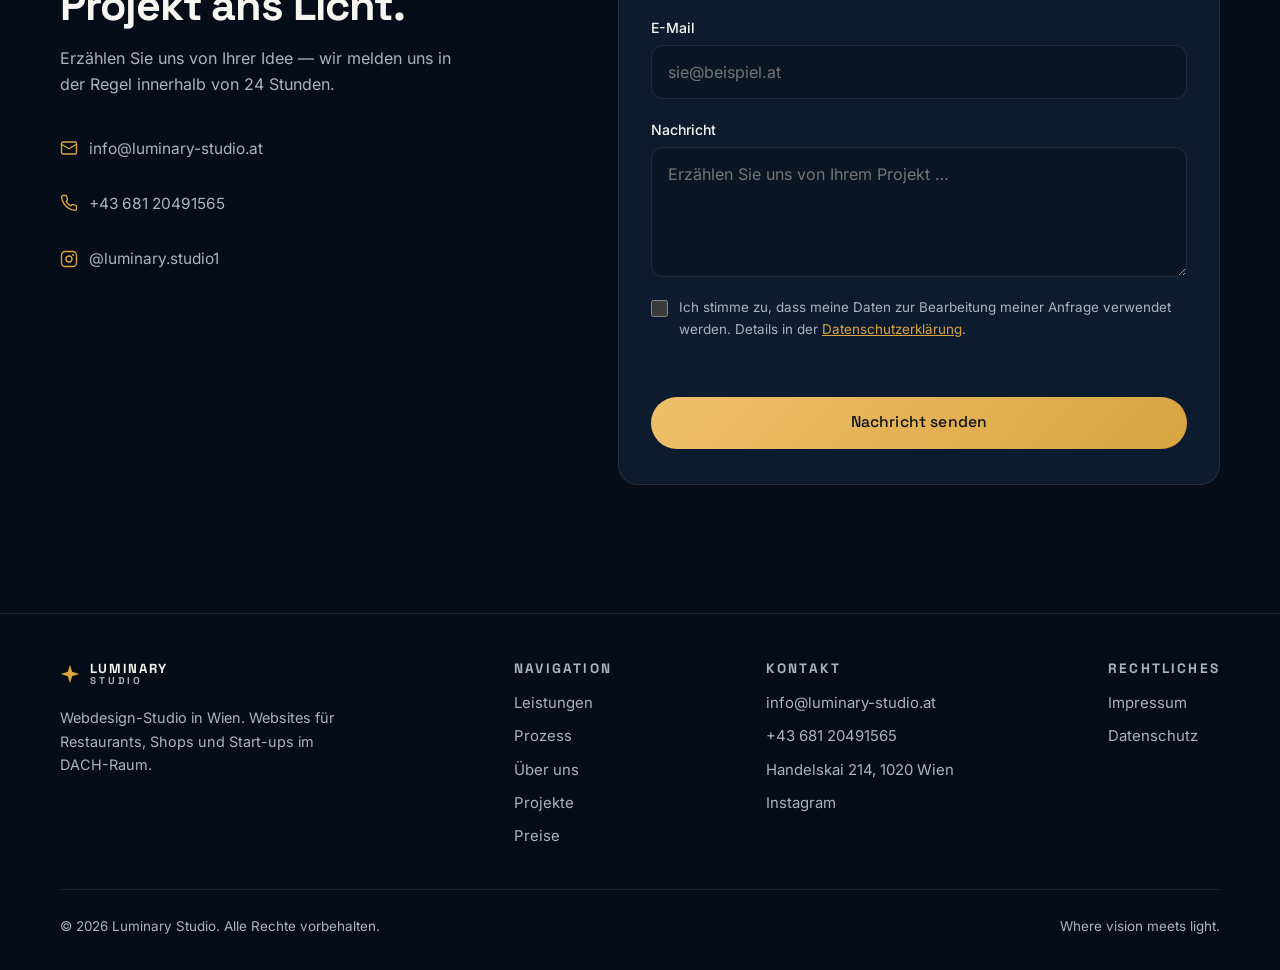
==== commit 87f297a4: "Case Study Kleintierkardiologie Wien + interne Verlinkung - Neue Case Study projekte/kleintierkardio" ====
--- a/index.html
+++ b/index.html
@@ -242,7 +242,7 @@
             </div>
           </a>
 
-          <a class="project-card reveal" data-cat="kunde" href="https://kleintierkardiologie.vercel.app/" target="_blank" rel="noopener noreferrer" aria-label="Kleintierkardiologie Wien — Projekt in neuem Tab öffnen">
+          <a class="project-card reveal" data-cat="kunde" href="projekte/kleintierkardiologie.html" aria-label="Kleintierkardiologie Wien — Case Study lesen">
             <div class="project-thumb">
               <picture>
                 <source srcset="assets/projects/kleintier.avif" type="image/avif">
@@ -253,7 +253,7 @@
             <div class="project-meta">
               <span class="cat">Website</span>
               <h3>Kleintierkardiologie Wien
-                <svg class="project-ext" width="15" height="15" viewBox="0 0 24 24" fill="none" stroke="currentColor" stroke-width="2" stroke-linecap="round" stroke-linejoin="round" aria-hidden="true"><path d="M7 17 17 7M9 7h8v8"/></svg>
+                <svg class="project-ext" width="15" height="15" viewBox="0 0 24 24" fill="none" stroke="currentColor" stroke-width="2" stroke-linecap="round" stroke-linejoin="round" aria-hidden="true"><path d="M5 12h14M13 6l6 6-6 6"/></svg>
               </h3>
             </div>
           </a>
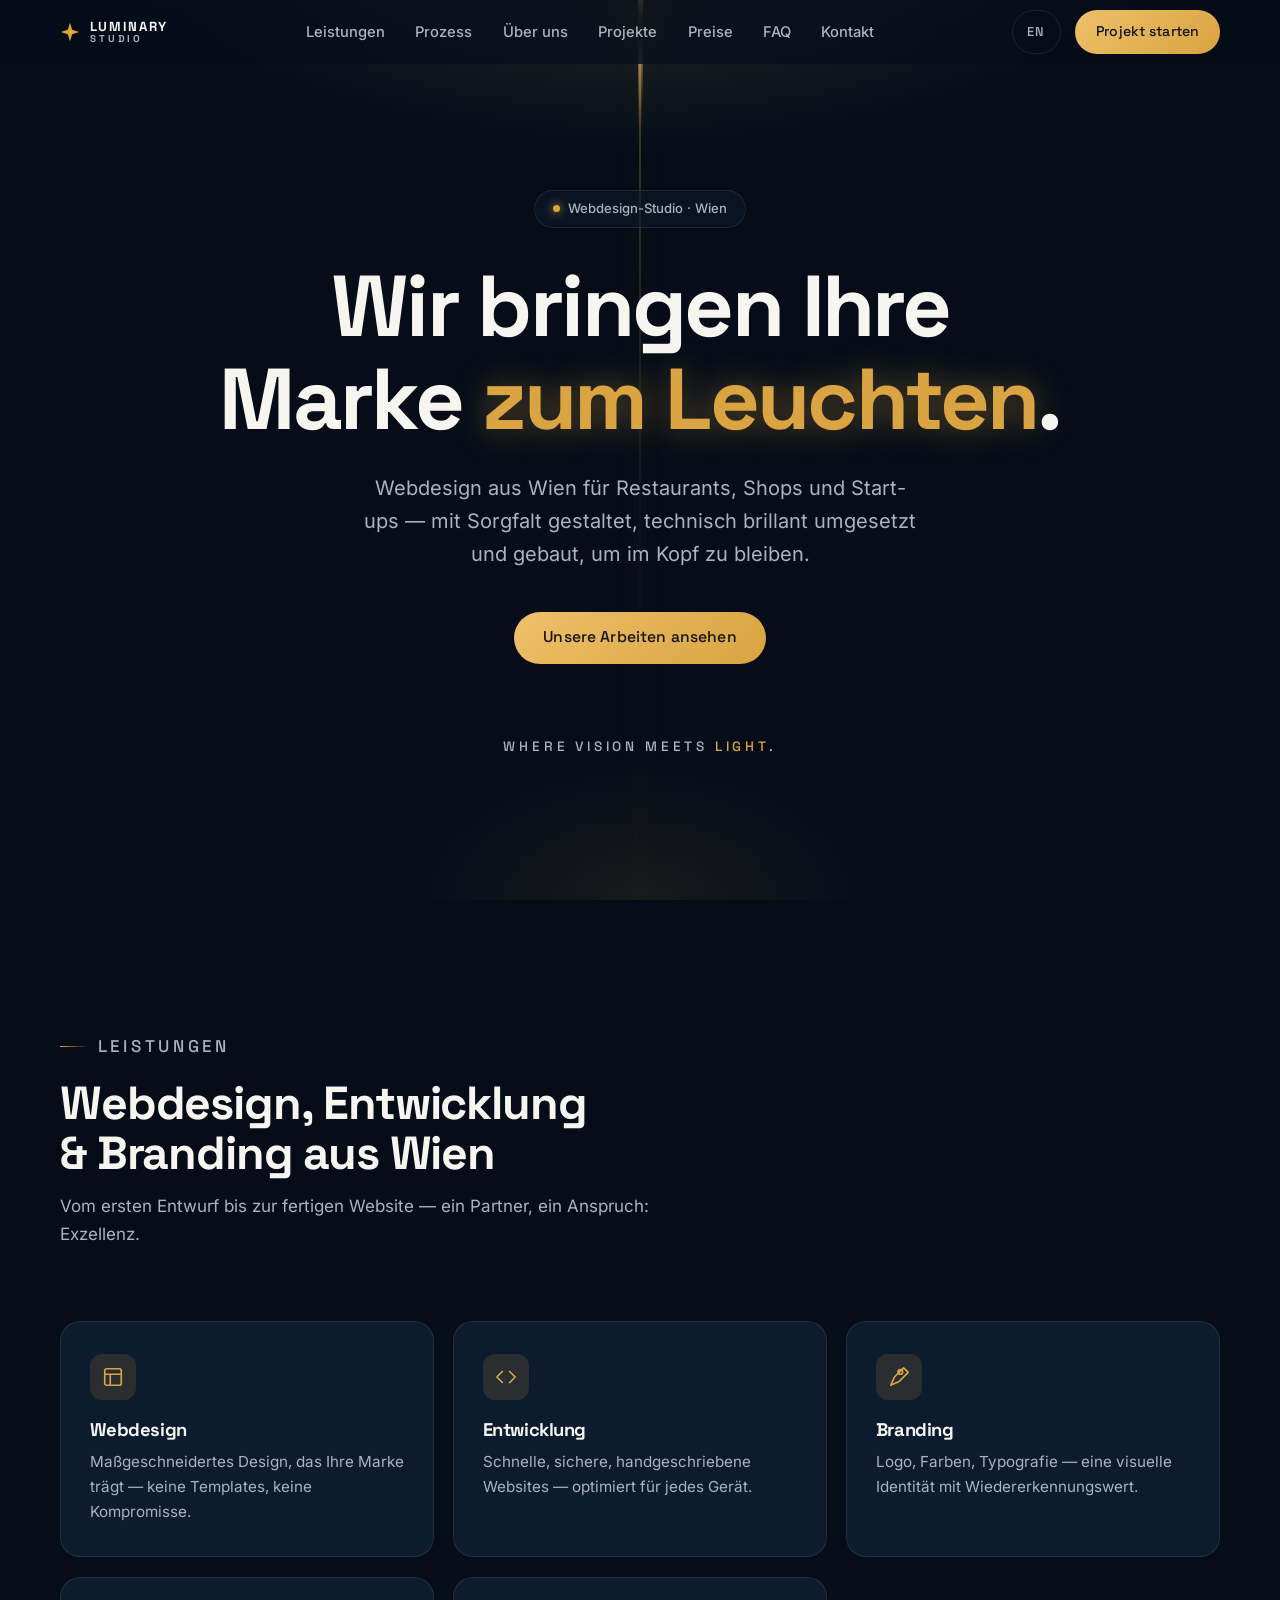
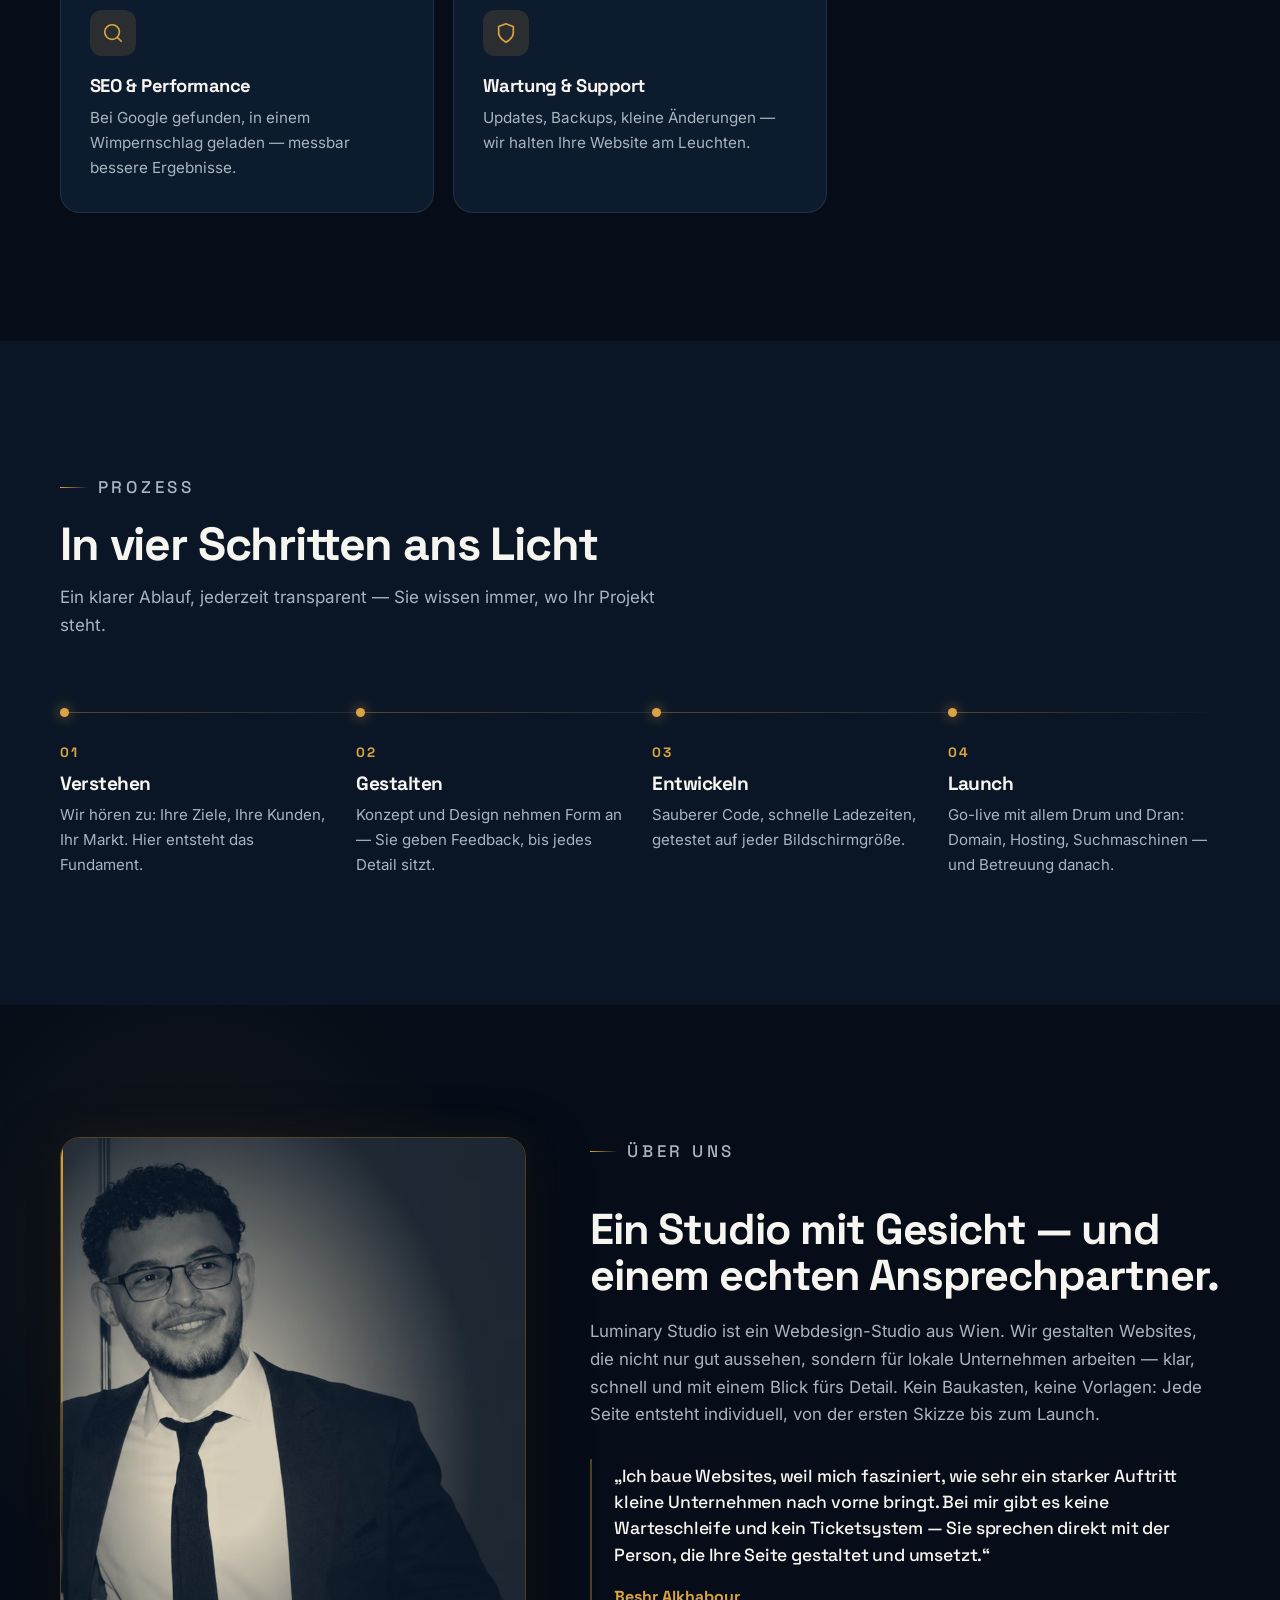
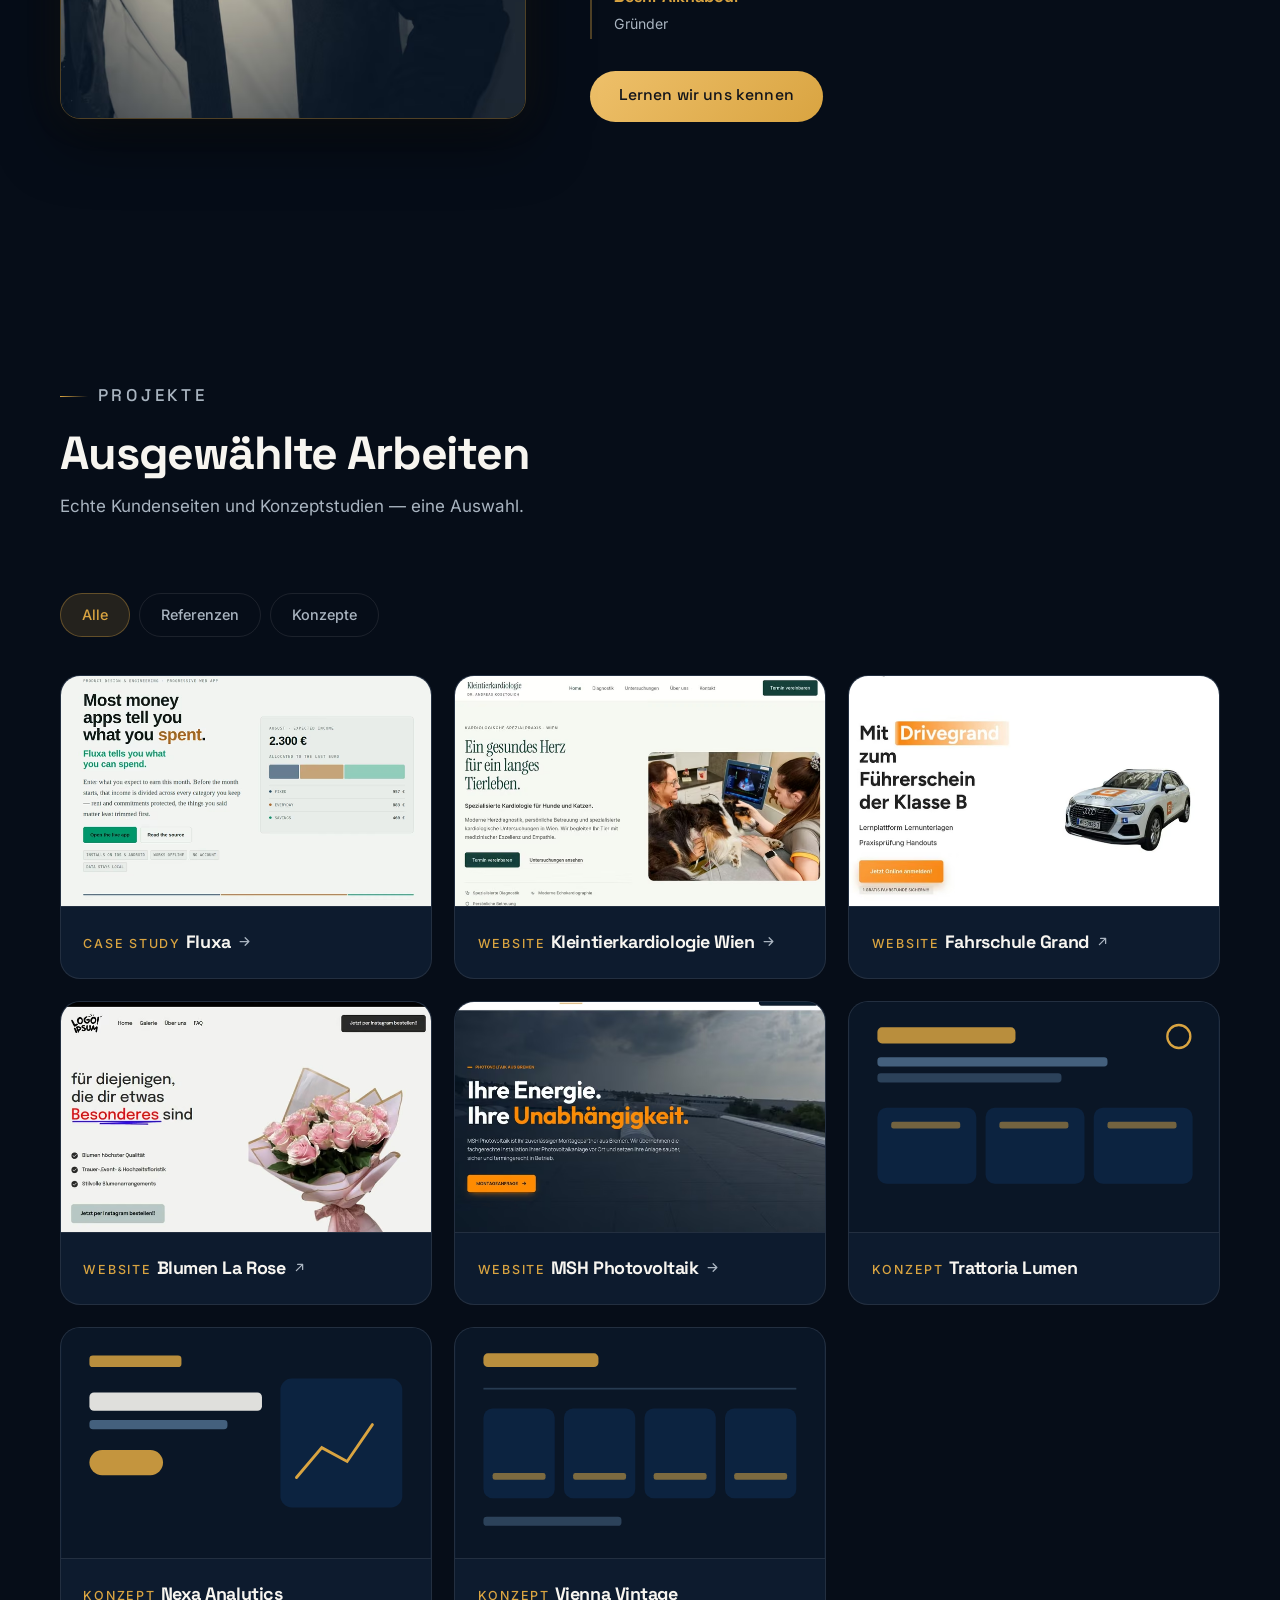
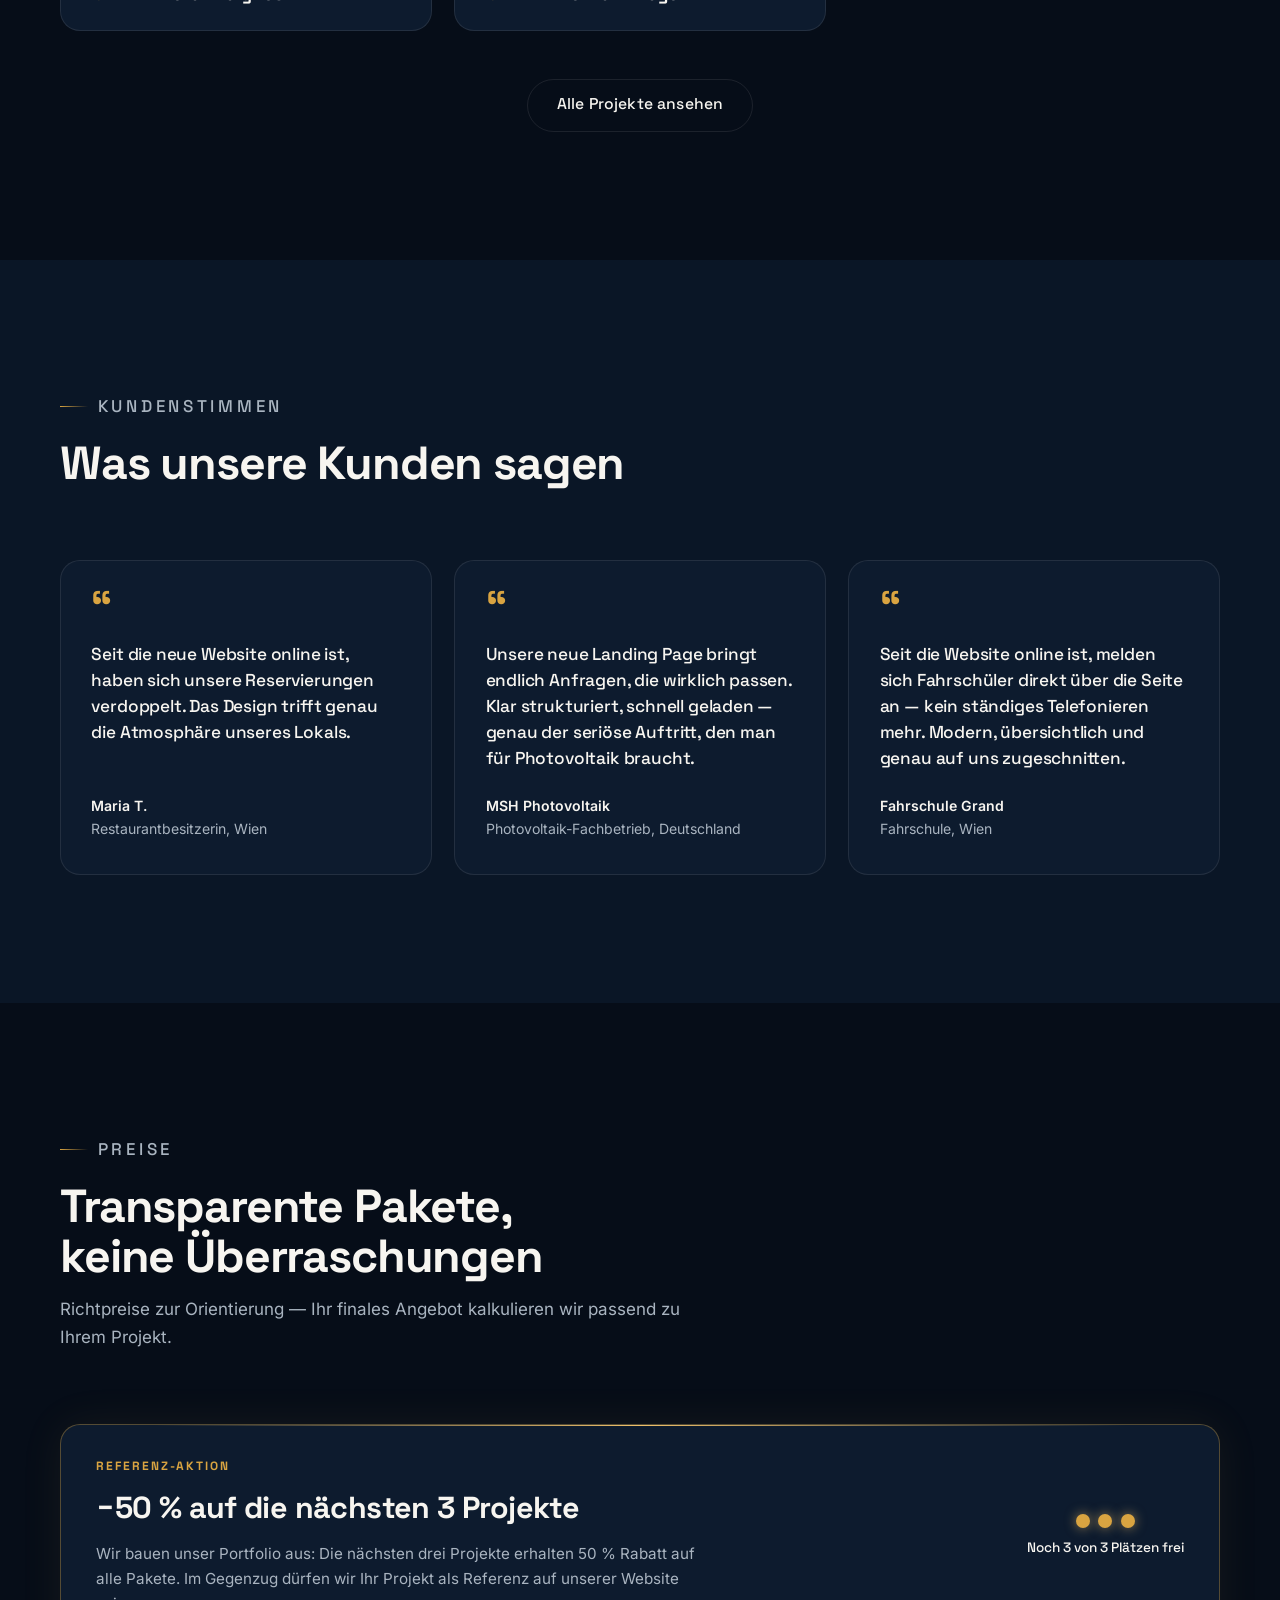
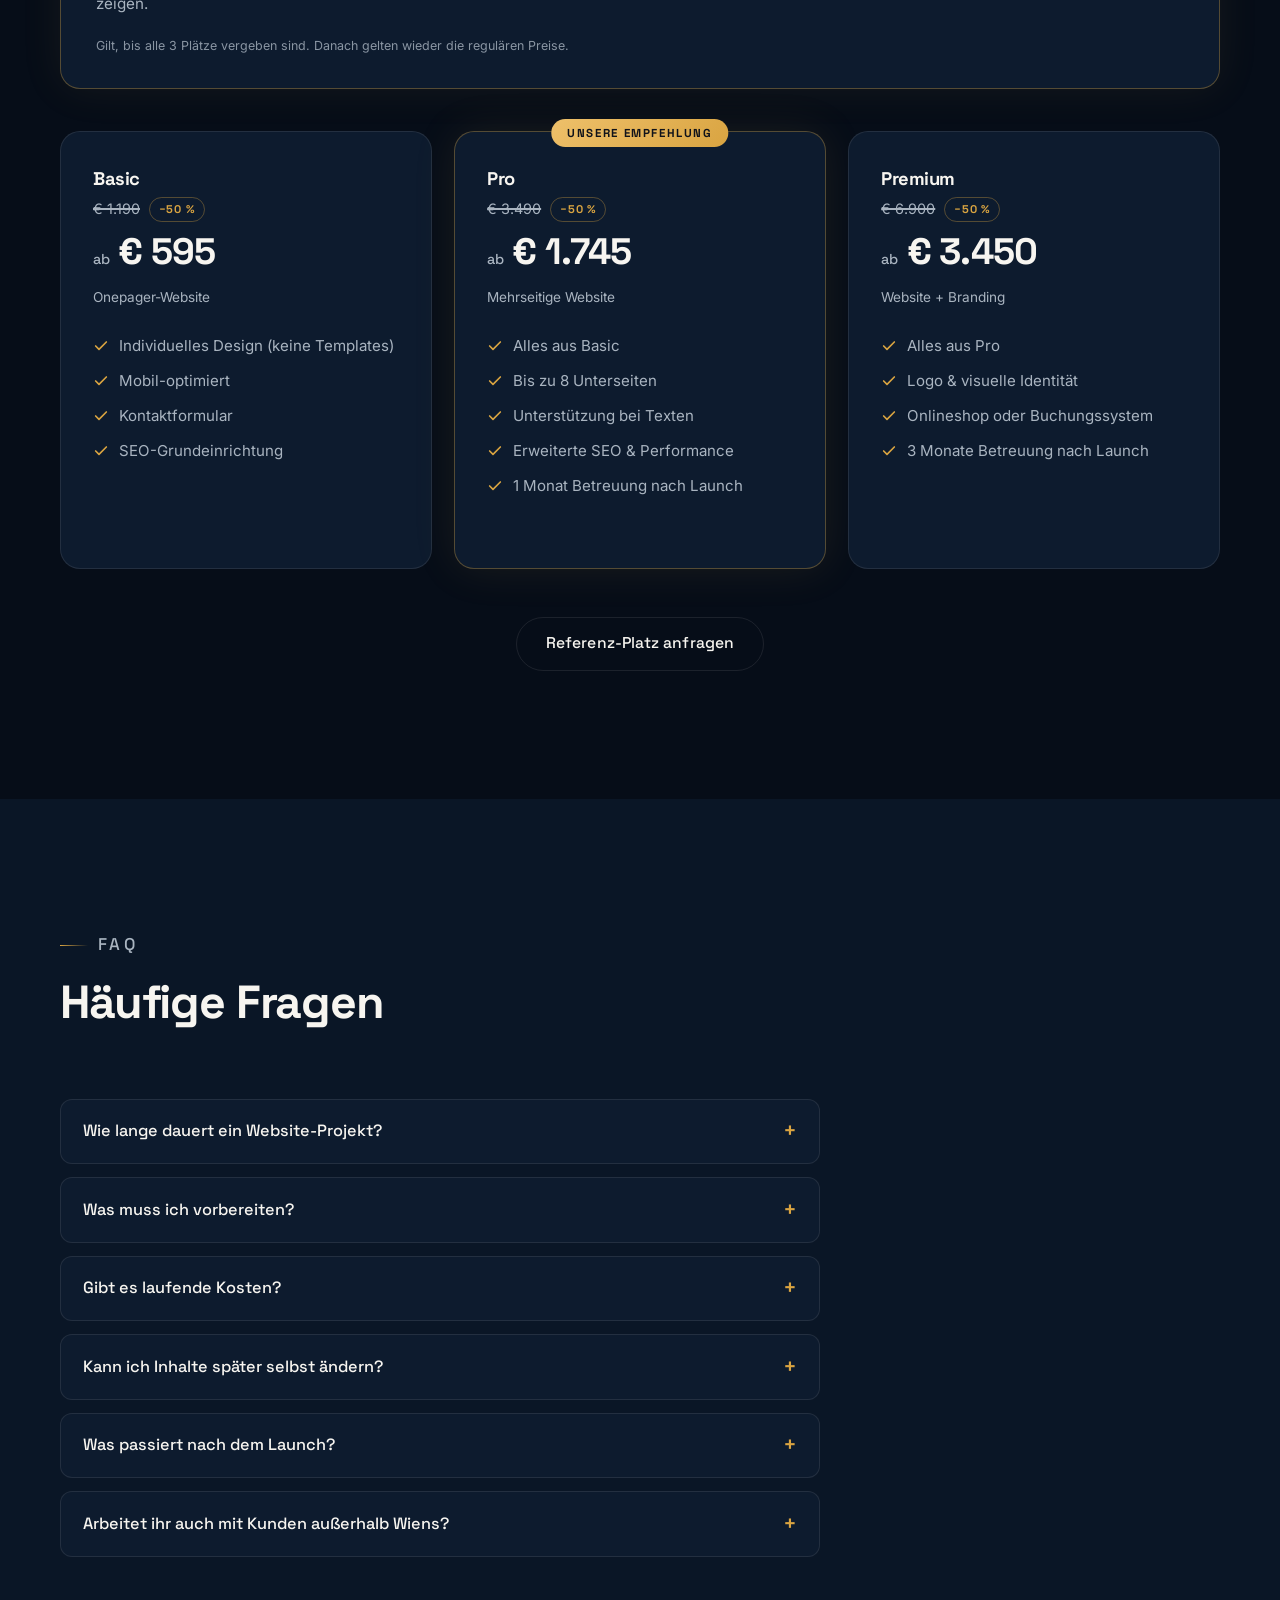
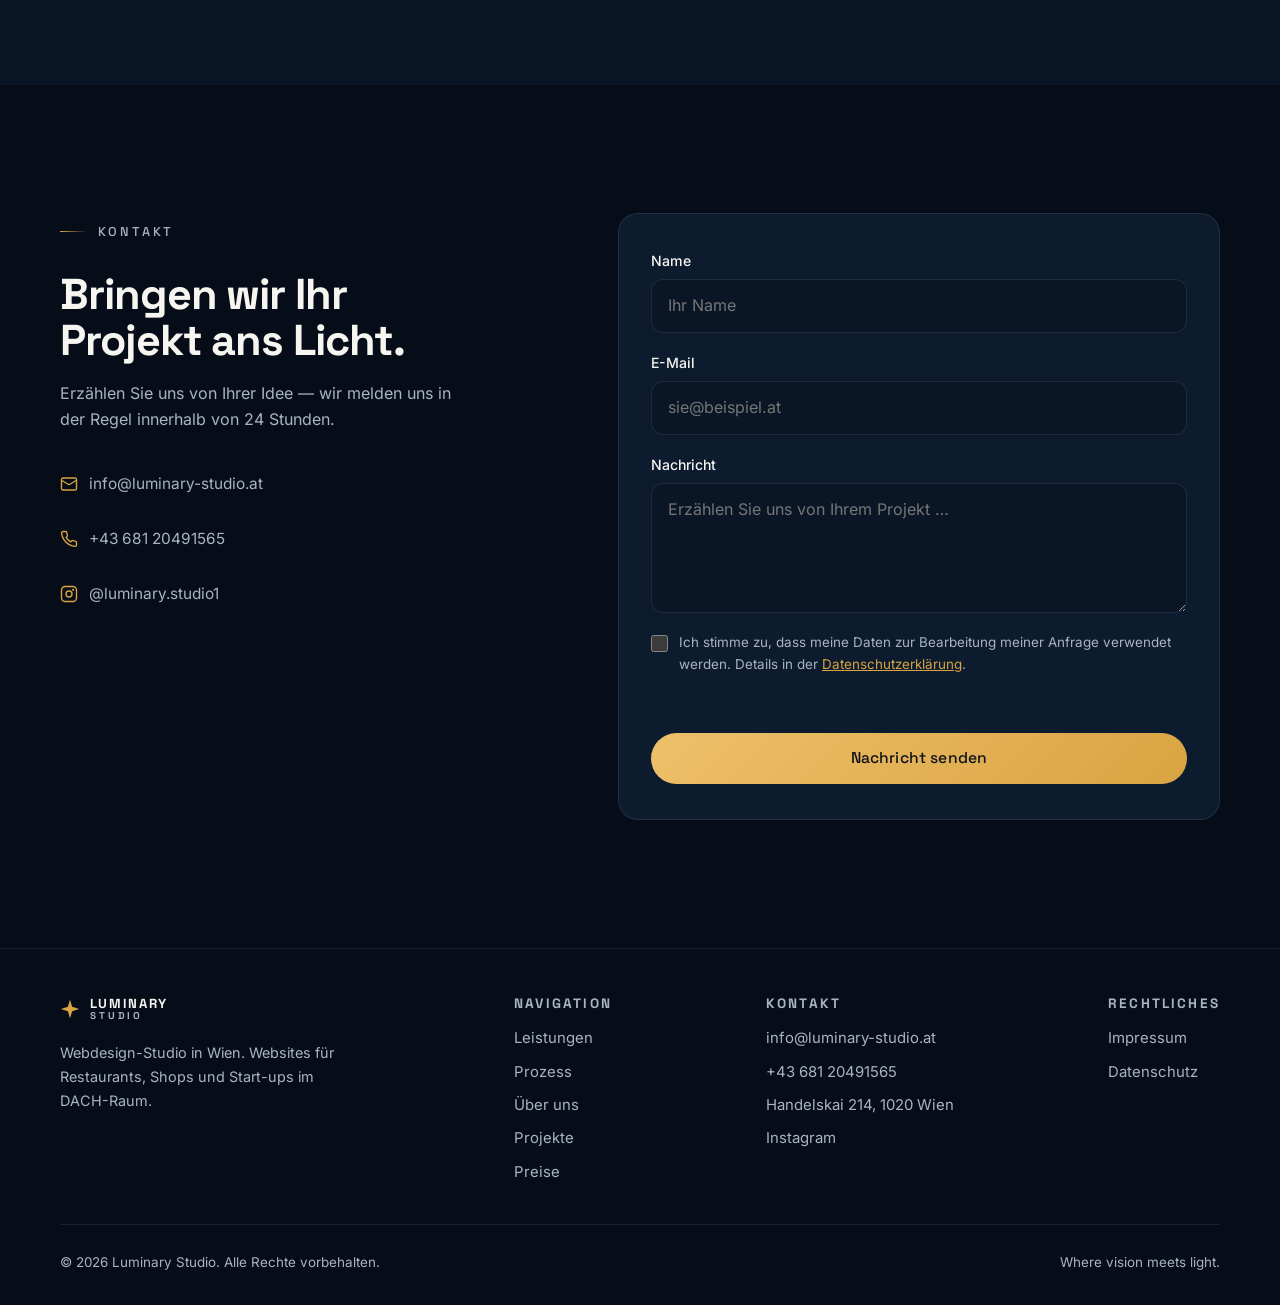
==== commit 1de6534b: "Preise: Referenz-Aktion -50 % für die nächsten 3 Projekte - Banner über den Paketen (Begründung: Por" ====
--- a/index.html
+++ b/index.html
@@ -383,10 +383,25 @@
           <p data-en="Starting prices for orientation — your final quote is tailored to your project.">Richtpreise zur Orientierung — Ihr finales Angebot kalkulieren wir passend zu Ihrem Projekt.</p>
         </div>
 
+        <div class="offer-banner reveal">
+          <div class="offer-text">
+            <p class="offer-kicker" data-en="Reference offer">Referenz-Aktion</p>
+            <p class="offer-title" data-en="&minus;50&nbsp;% on our next 3 projects">&minus;50&nbsp;% auf die nächsten 3 Projekte</p>
+            <p class="offer-desc" data-en="We are growing our portfolio: the next three projects get 50&nbsp;% off every package. In return, we may show your project as a reference on our website.">Wir bauen unser Portfolio aus: Die nächsten drei Projekte erhalten 50&nbsp;% Rabatt auf alle Pakete. Im Gegenzug dürfen wir Ihr Projekt als Referenz auf unserer Website zeigen.</p>
+          </div>
+          <div class="offer-slots">
+            <!-- Freie Plätze hier pflegen: vergebener Platz = class="slot taken", Text unten anpassen (DE + data-en) -->
+            <div class="slot-dots" aria-hidden="true"><span class="slot"></span><span class="slot"></span><span class="slot"></span></div>
+            <p data-en="3 of 3 slots available">Noch 3 von 3 Plätzen frei</p>
+          </div>
+          <p class="offer-fine" data-en="Valid until all 3 slots are taken. Regular prices apply afterwards.">Gilt, bis alle 3 Plätze vergeben sind. Danach gelten wieder die regulären Preise.</p>
+        </div>
+
         <div class="pricing-grid">
           <article class="price-card reveal">
             <h3>Basic</h3>
-            <p class="price-tag"><span class="price-from" data-en="from">ab</span>&nbsp;€ 1.190</p>
+            <p class="price-old"><span class="sr-only" data-en="instead of">statt</span> <del>€ 1.190</del> <span class="price-save">&minus;50&nbsp;%</span></p>
+            <p class="price-tag"><span class="price-from" data-en="from">ab</span>&nbsp;€ 595</p>
             <p class="price-note" data-en="One-page website">Onepager-Website</p>
             <ul class="price-features">
               <li><svg width="16" height="16" viewBox="0 0 24 24" fill="none" stroke="currentColor" stroke-width="2.5" stroke-linecap="round" stroke-linejoin="round" aria-hidden="true"><path d="M20 6 9 17l-5-5"/></svg><span data-en="Custom design (no templates)">Individuelles Design (keine Templates)</span></li>
@@ -397,9 +412,10 @@
           </article>
 
           <article class="price-card featured reveal">
-            <span class="price-badge" data-en="Most popular">Am beliebtesten</span>
+            <span class="price-badge" data-en="Our recommendation">Unsere Empfehlung</span>
             <h3>Pro</h3>
-            <p class="price-tag"><span class="price-from" data-en="from">ab</span>&nbsp;€ 3.490</p>
+            <p class="price-old"><span class="sr-only" data-en="instead of">statt</span> <del>€ 3.490</del> <span class="price-save">&minus;50&nbsp;%</span></p>
+            <p class="price-tag"><span class="price-from" data-en="from">ab</span>&nbsp;€ 1.745</p>
             <p class="price-note" data-en="Multi-page website">Mehrseitige Website</p>
             <ul class="price-features">
               <li><svg width="16" height="16" viewBox="0 0 24 24" fill="none" stroke="currentColor" stroke-width="2.5" stroke-linecap="round" stroke-linejoin="round" aria-hidden="true"><path d="M20 6 9 17l-5-5"/></svg><span data-en="Everything in Basic">Alles aus Basic</span></li>
@@ -412,7 +428,8 @@
 
           <article class="price-card reveal">
             <h3>Premium</h3>
-            <p class="price-tag"><span class="price-from" data-en="from">ab</span>&nbsp;€ 6.900</p>
+            <p class="price-old"><span class="sr-only" data-en="instead of">statt</span> <del>€ 6.900</del> <span class="price-save">&minus;50&nbsp;%</span></p>
+            <p class="price-tag"><span class="price-from" data-en="from">ab</span>&nbsp;€ 3.450</p>
             <p class="price-note" data-en="Website + branding">Website + Branding</p>
             <ul class="price-features">
               <li><svg width="16" height="16" viewBox="0 0 24 24" fill="none" stroke="currentColor" stroke-width="2.5" stroke-linecap="round" stroke-linejoin="round" aria-hidden="true"><path d="M20 6 9 17l-5-5"/></svg><span data-en="Everything in Pro">Alles aus Pro</span></li>
@@ -424,7 +441,7 @@
         </div>
 
         <div class="pricing-cta reveal">
-          <a href="#kontakt" class="btn btn-ghost" data-en="Request a custom quote">Individuelles Angebot anfragen</a>
+          <a href="#kontakt" class="btn btn-ghost" data-en="Request a reference slot">Referenz-Platz anfragen</a>
         </div>
       </div>
     </section>
--- a/css/style.css
+++ b/css/style.css
@@ -974,6 +974,149 @@
   margin-top: 3rem;
 }
 
+/* Referenz-Aktion (−50 %) */
+.offer-banner {
+  display: grid;
+  grid-template-columns: 1fr auto;
+  gap: 1.2rem 2.5rem;
+  align-items: center;
+  background: var(--bg-card);
+  border: 1px solid var(--border-gold);
+  border-radius: var(--radius-m);
+  padding: 2rem 2.2rem;
+  margin-bottom: 2.6rem;
+  box-shadow: 0 0 44px rgba(217, 164, 65, 0.08);
+  position: relative;
+  overflow: hidden;
+}
+
+/* feine Lichtkante oben */
+.offer-banner::before {
+  content: "";
+  position: absolute;
+  top: 0;
+  left: 8%;
+  right: 8%;
+  height: 1px;
+  background: linear-gradient(90deg, transparent, var(--gold-bright), transparent);
+}
+
+.offer-kicker {
+  font-family: var(--font-head);
+  font-size: 0.75rem;
+  font-weight: 700;
+  letter-spacing: 0.16em;
+  text-transform: uppercase;
+  color: var(--gold);
+  margin-bottom: 0.4rem;
+}
+
+.offer-title {
+  font-family: var(--font-head);
+  font-size: clamp(1.4rem, 3vw, 1.9rem);
+  font-weight: 700;
+  letter-spacing: -0.02em;
+  color: var(--text);
+  margin-bottom: 0.5rem;
+}
+
+.offer-desc {
+  color: var(--text-muted);
+  font-size: 0.95rem;
+  max-width: 60ch;
+}
+
+.offer-slots {
+  text-align: center;
+}
+
+.slot-dots {
+  display: flex;
+  justify-content: center;
+  gap: 0.55rem;
+  margin-bottom: 0.55rem;
+}
+
+.slot {
+  width: 14px;
+  height: 14px;
+  border-radius: 50%;
+  background: var(--gold);
+  box-shadow: 0 0 12px rgba(238, 192, 106, 0.6);
+}
+
+.slot.taken {
+  background: transparent;
+  border: 1.5px solid var(--border);
+  box-shadow: none;
+}
+
+.offer-slots p {
+  font-family: var(--font-head);
+  font-weight: 500;
+  font-size: 0.85rem;
+  color: var(--text);
+  white-space: nowrap;
+}
+
+.offer-fine {
+  grid-column: 1 / -1;
+  font-size: 0.78rem;
+  color: var(--text-muted);
+  opacity: 0.8;
+}
+
+.price-old {
+  font-size: 0.9rem;
+  color: var(--text-muted);
+  display: flex;
+  align-items: center;
+  gap: 0.55rem;
+  margin-top: 0.2rem;
+}
+
+.price-old del {
+  text-decoration-thickness: 1.5px;
+}
+
+.price-save {
+  font-family: var(--font-head);
+  font-size: 0.7rem;
+  font-weight: 700;
+  letter-spacing: 0.08em;
+  color: var(--gold);
+  border: 1px solid var(--border-gold);
+  border-radius: var(--radius-pill);
+  padding: 0.15rem 0.55rem;
+}
+
+.sr-only {
+  position: absolute;
+  width: 1px;
+  height: 1px;
+  padding: 0;
+  margin: -1px;
+  overflow: hidden;
+  clip: rect(0, 0, 0, 0);
+  white-space: nowrap;
+  border: 0;
+}
+
+@media (max-width: 640px) {
+  .offer-banner {
+    grid-template-columns: 1fr;
+    padding: 1.6rem 1.4rem;
+  }
+
+  .offer-slots {
+    text-align: left;
+  }
+
+  .slot-dots {
+    justify-content: flex-start;
+  }
+}
+
 /* ---------- FAQ ---------- */
 .faq-list {
   max-width: 760px;
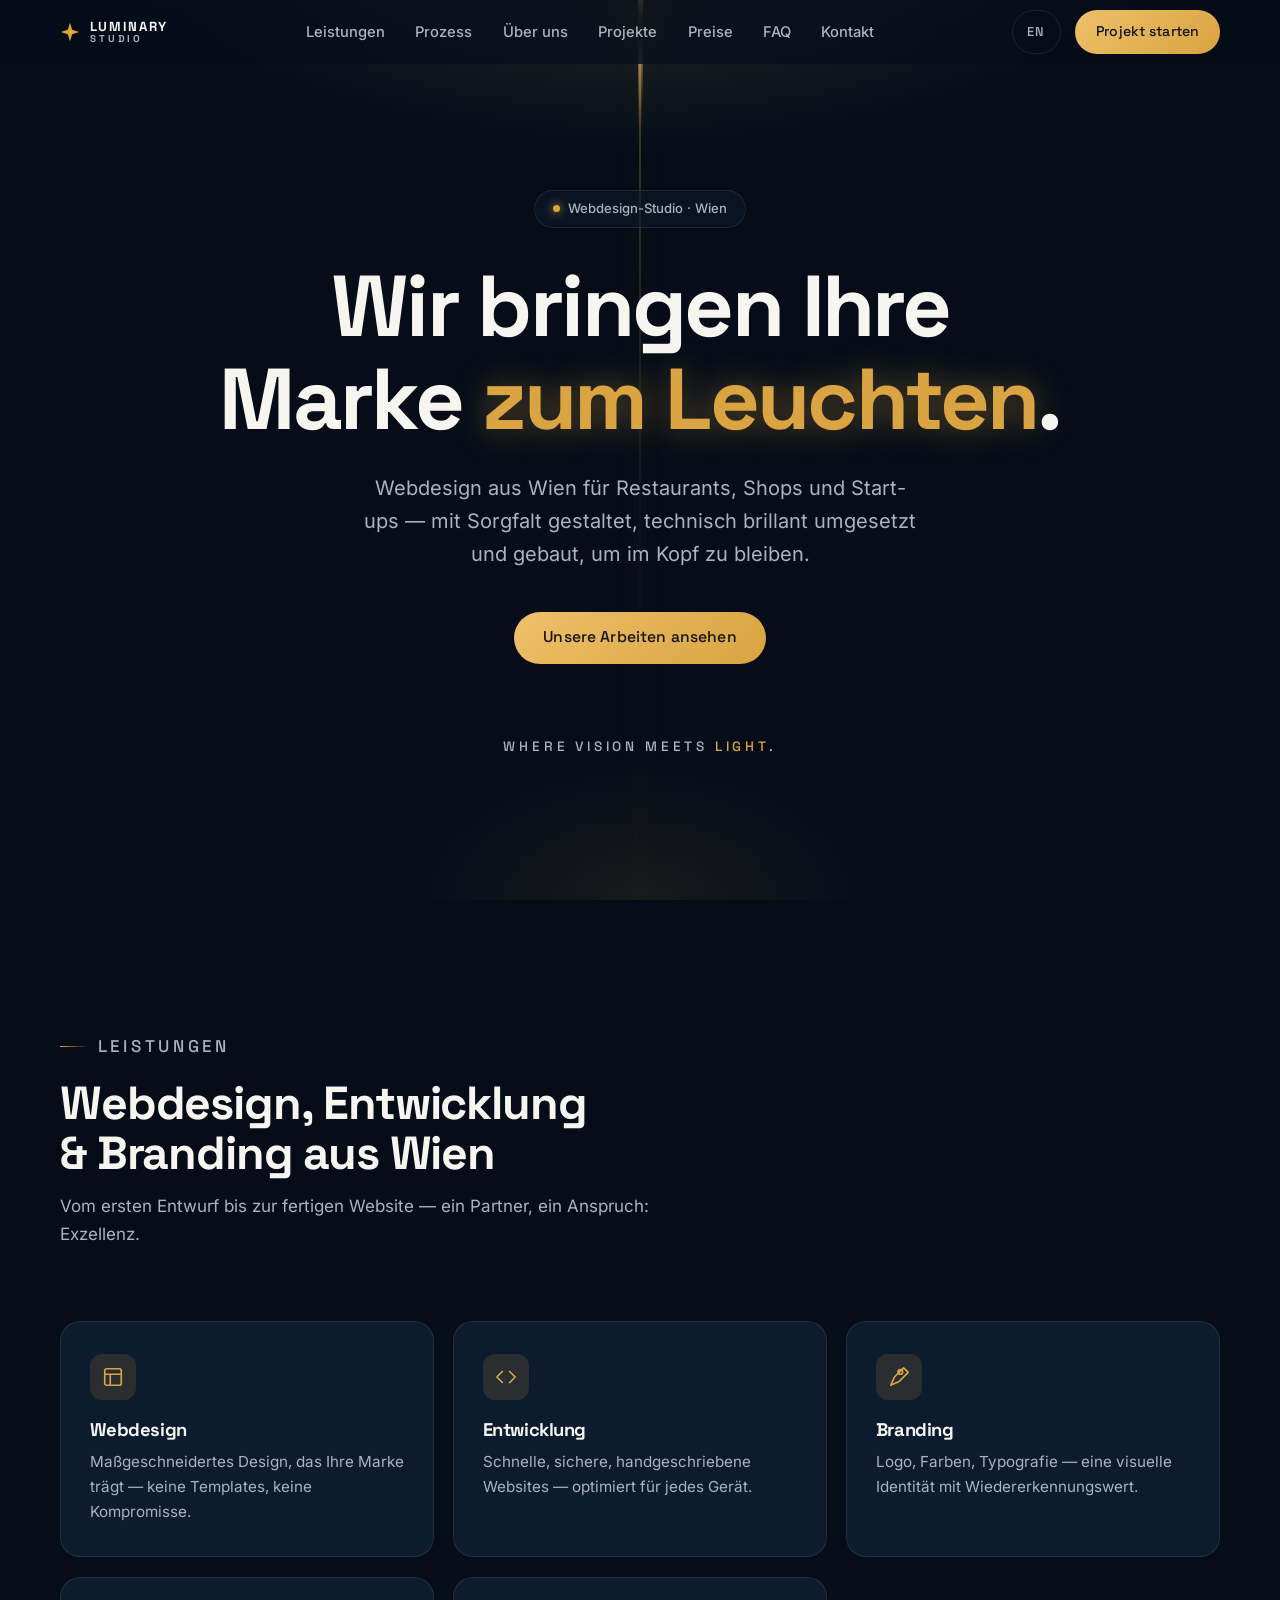
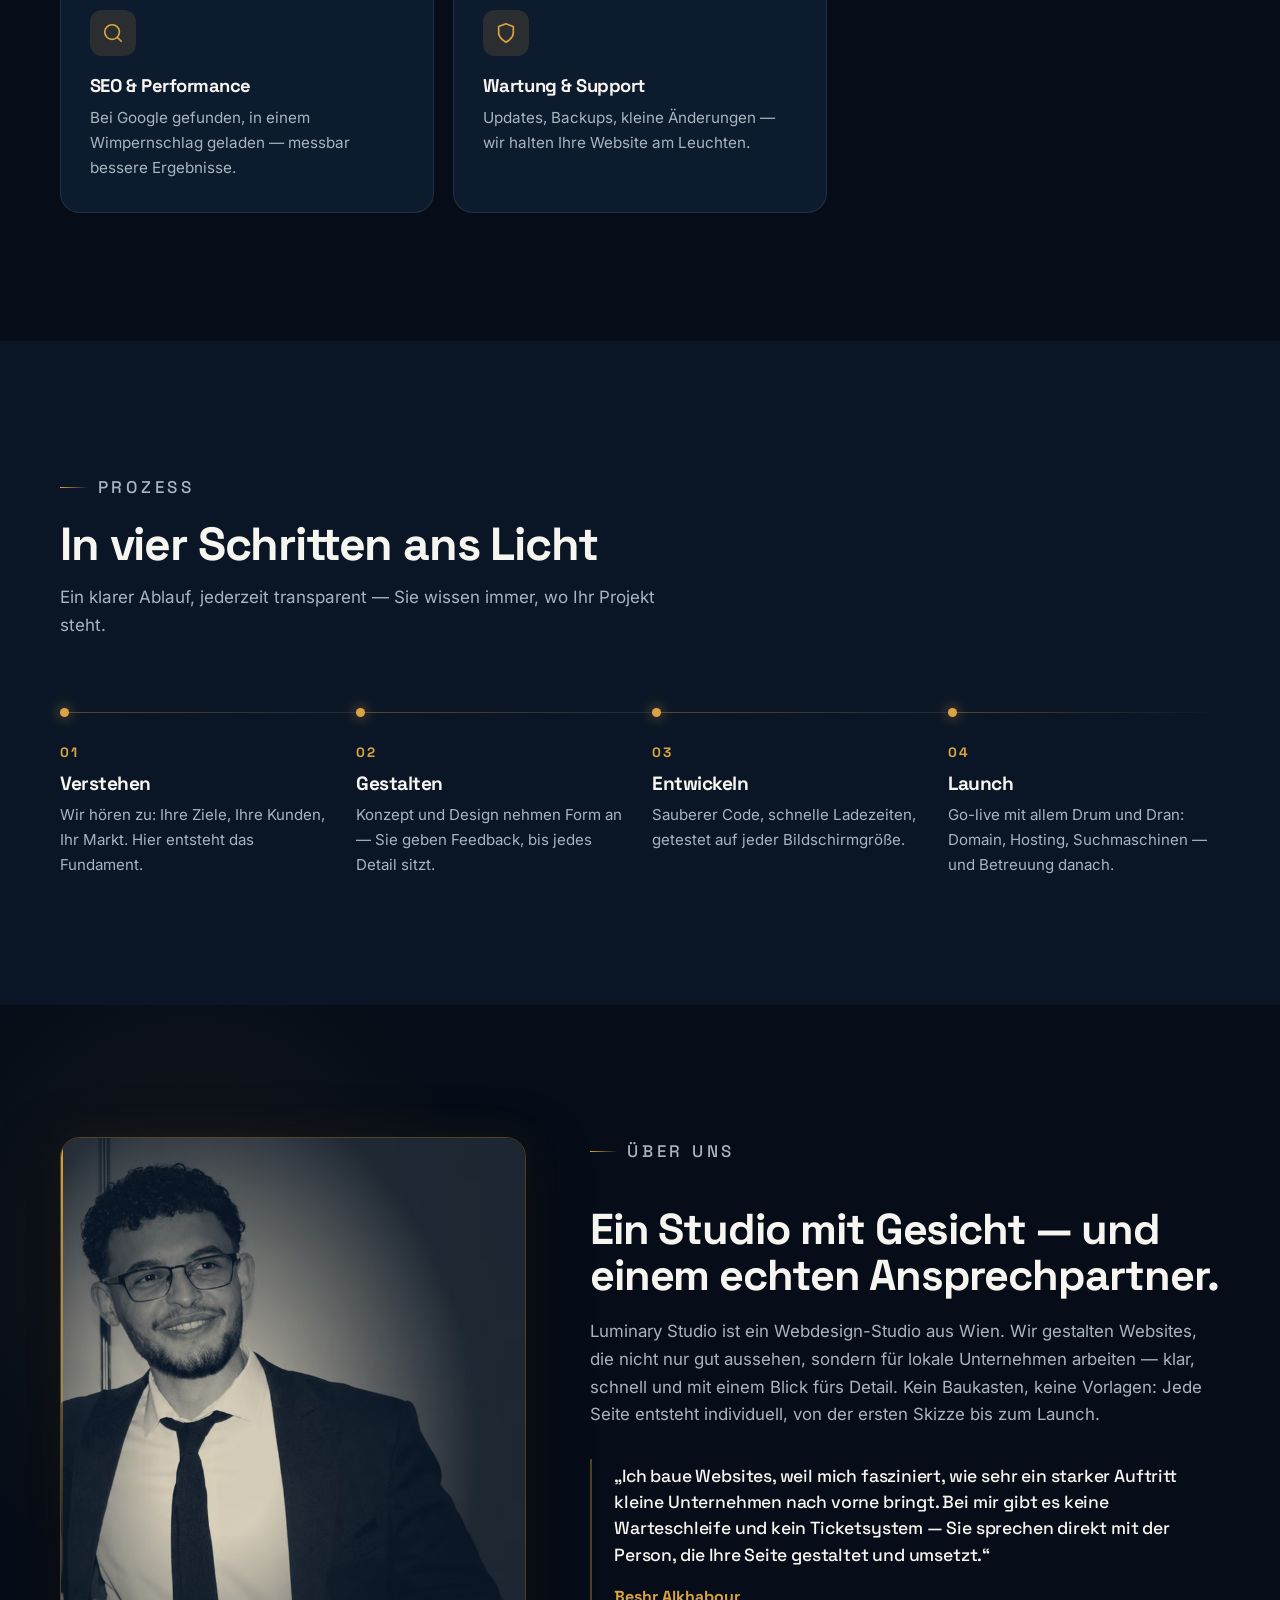
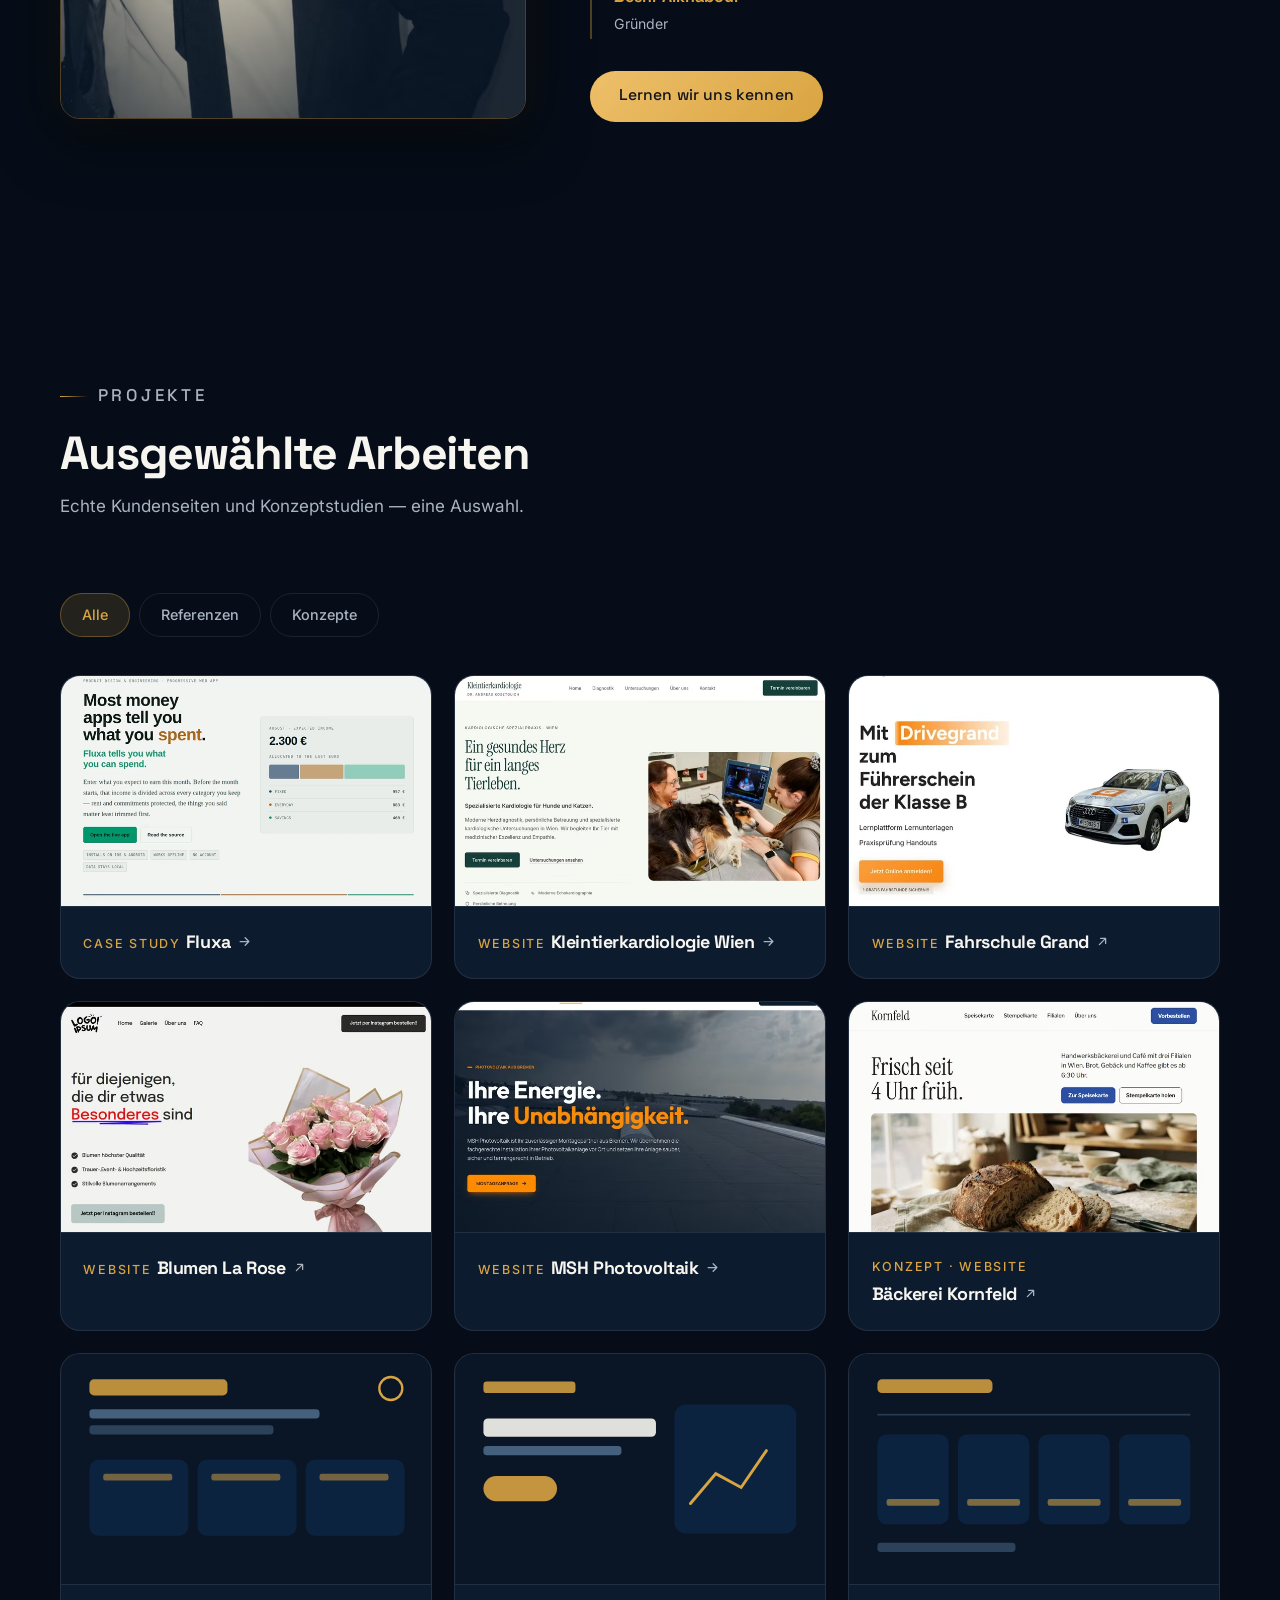
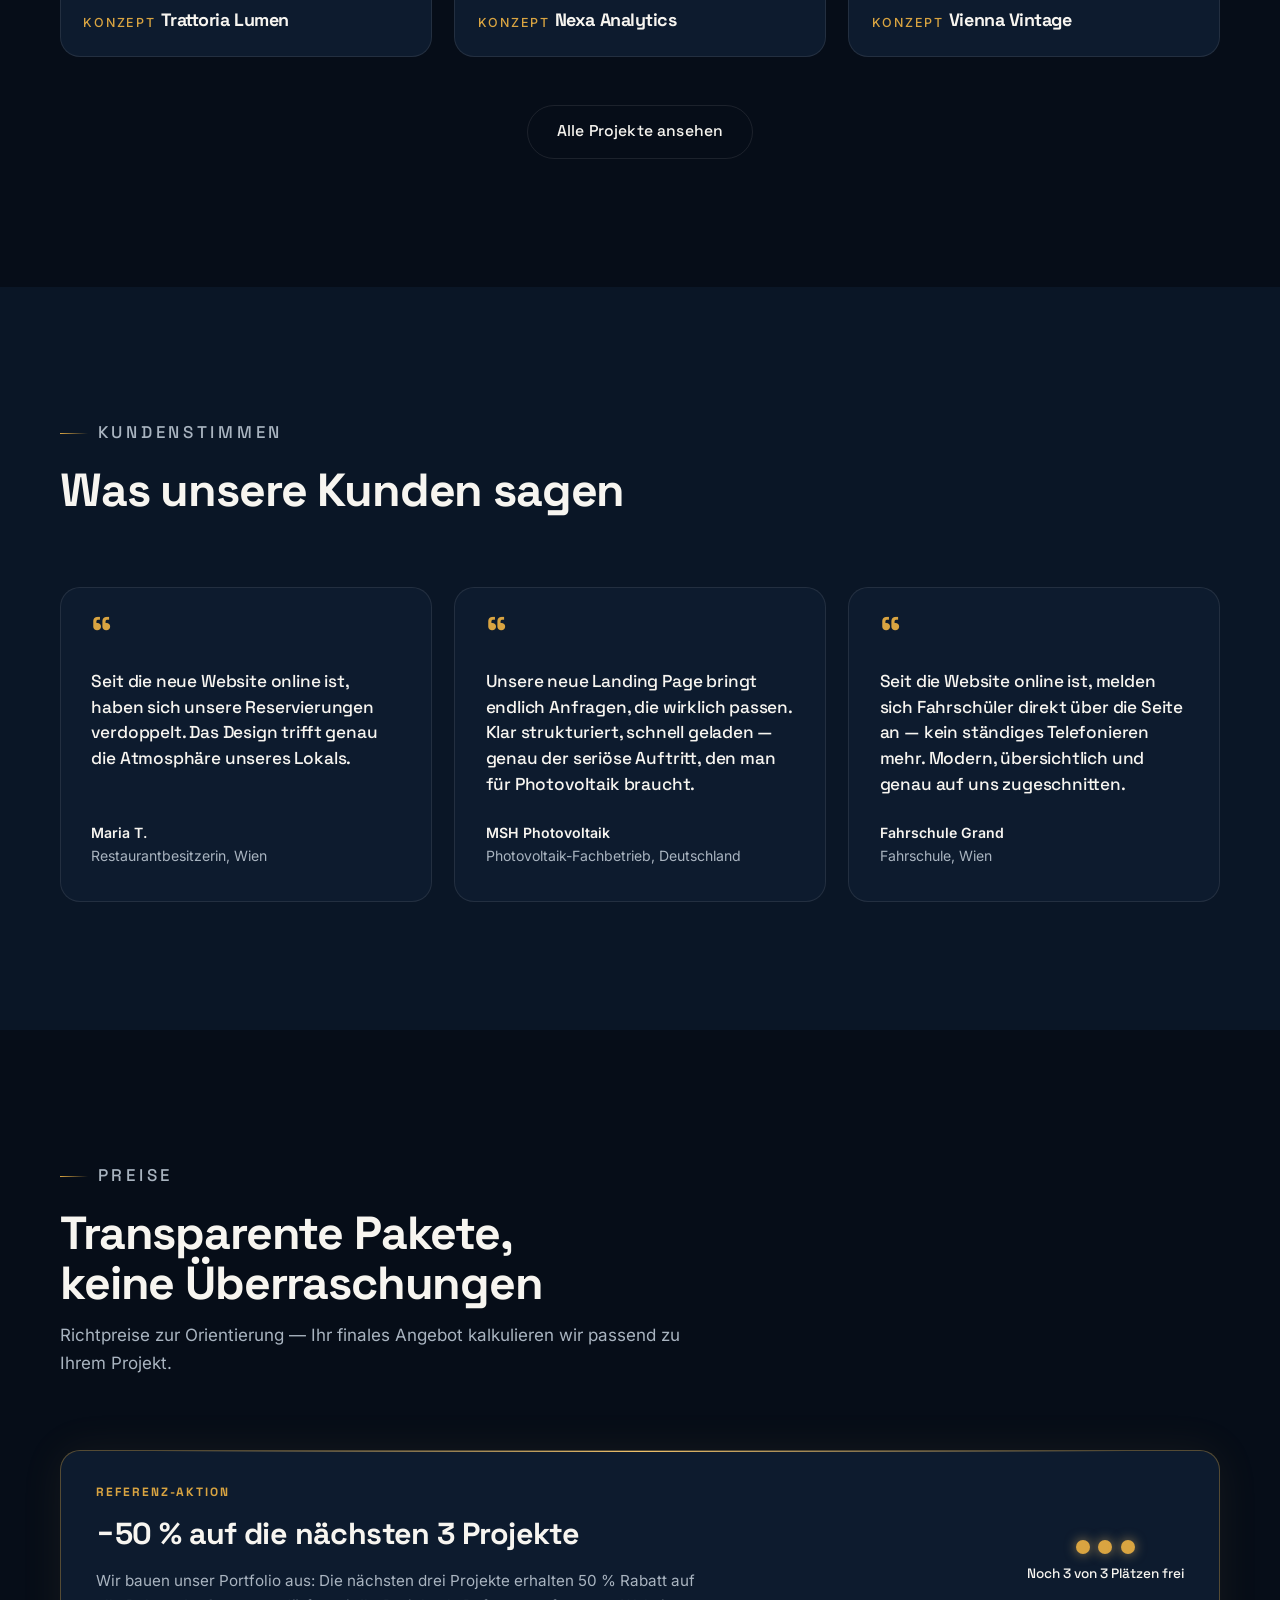
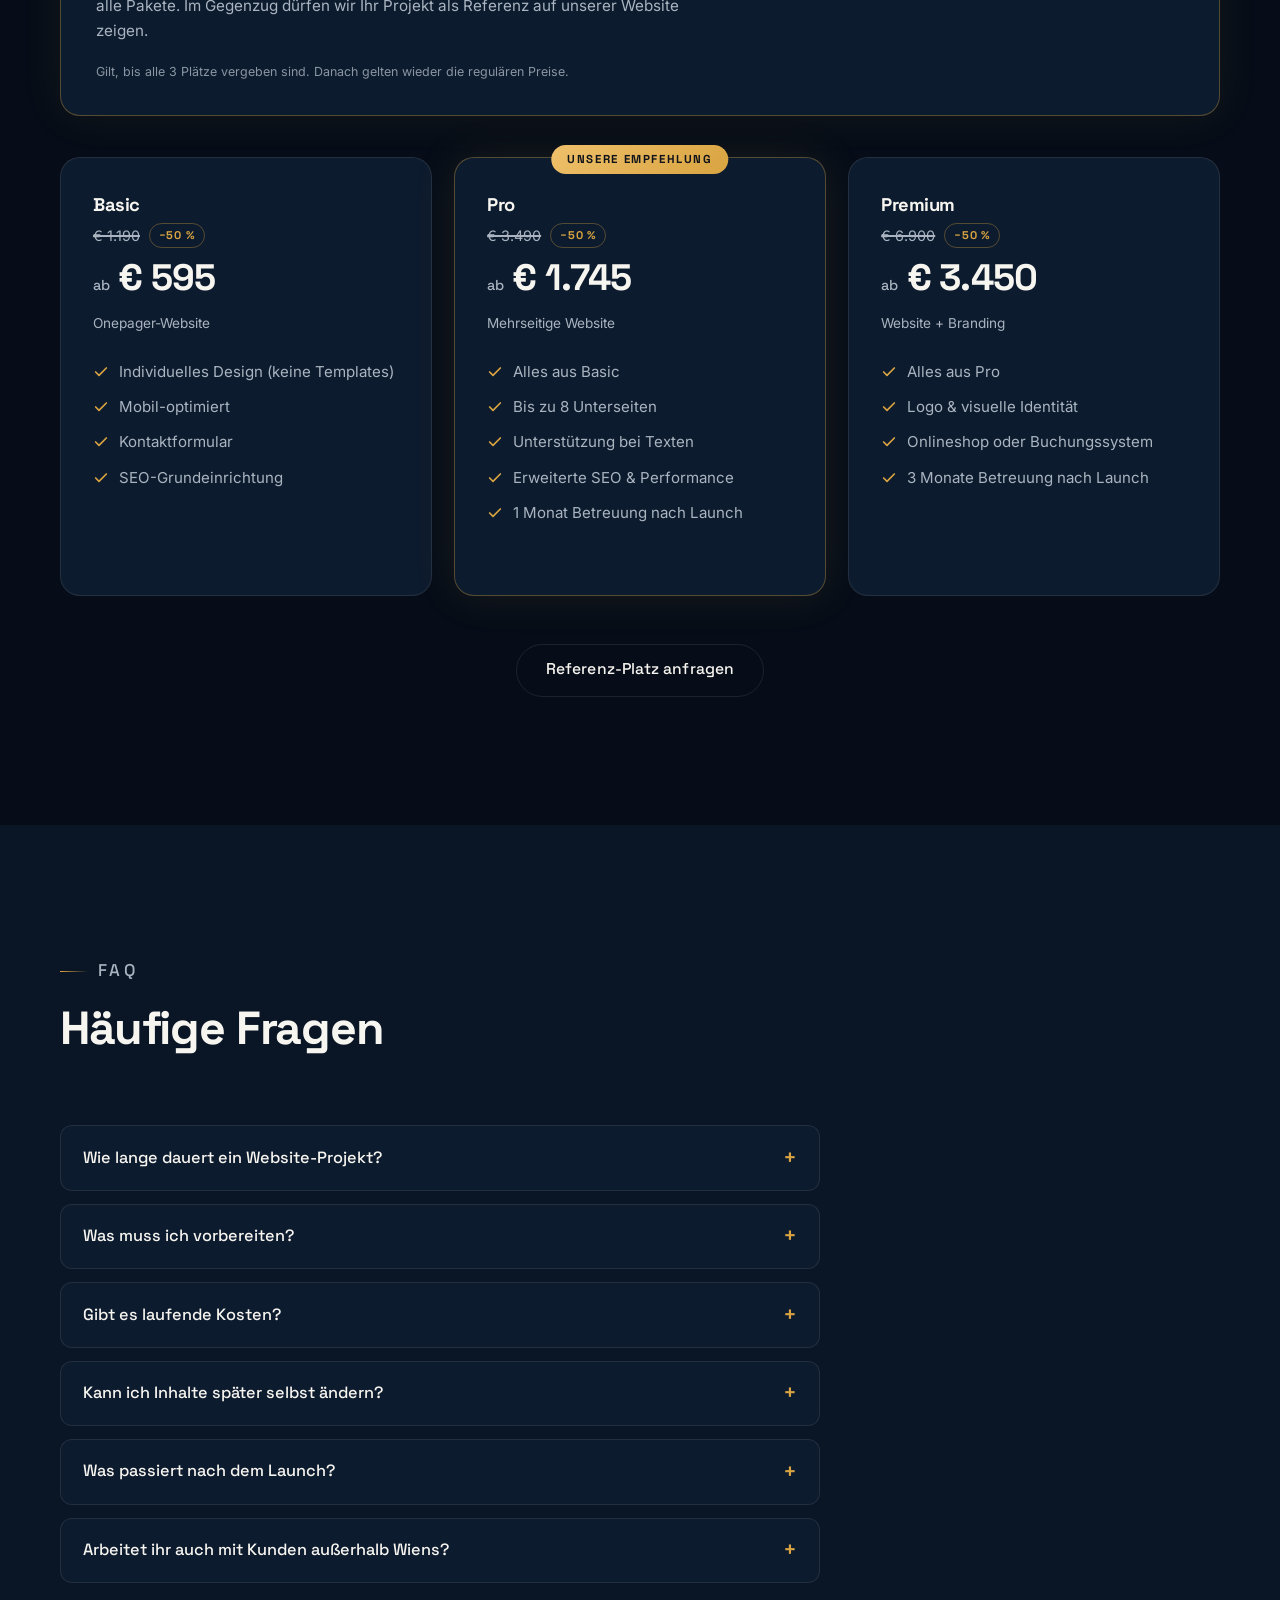
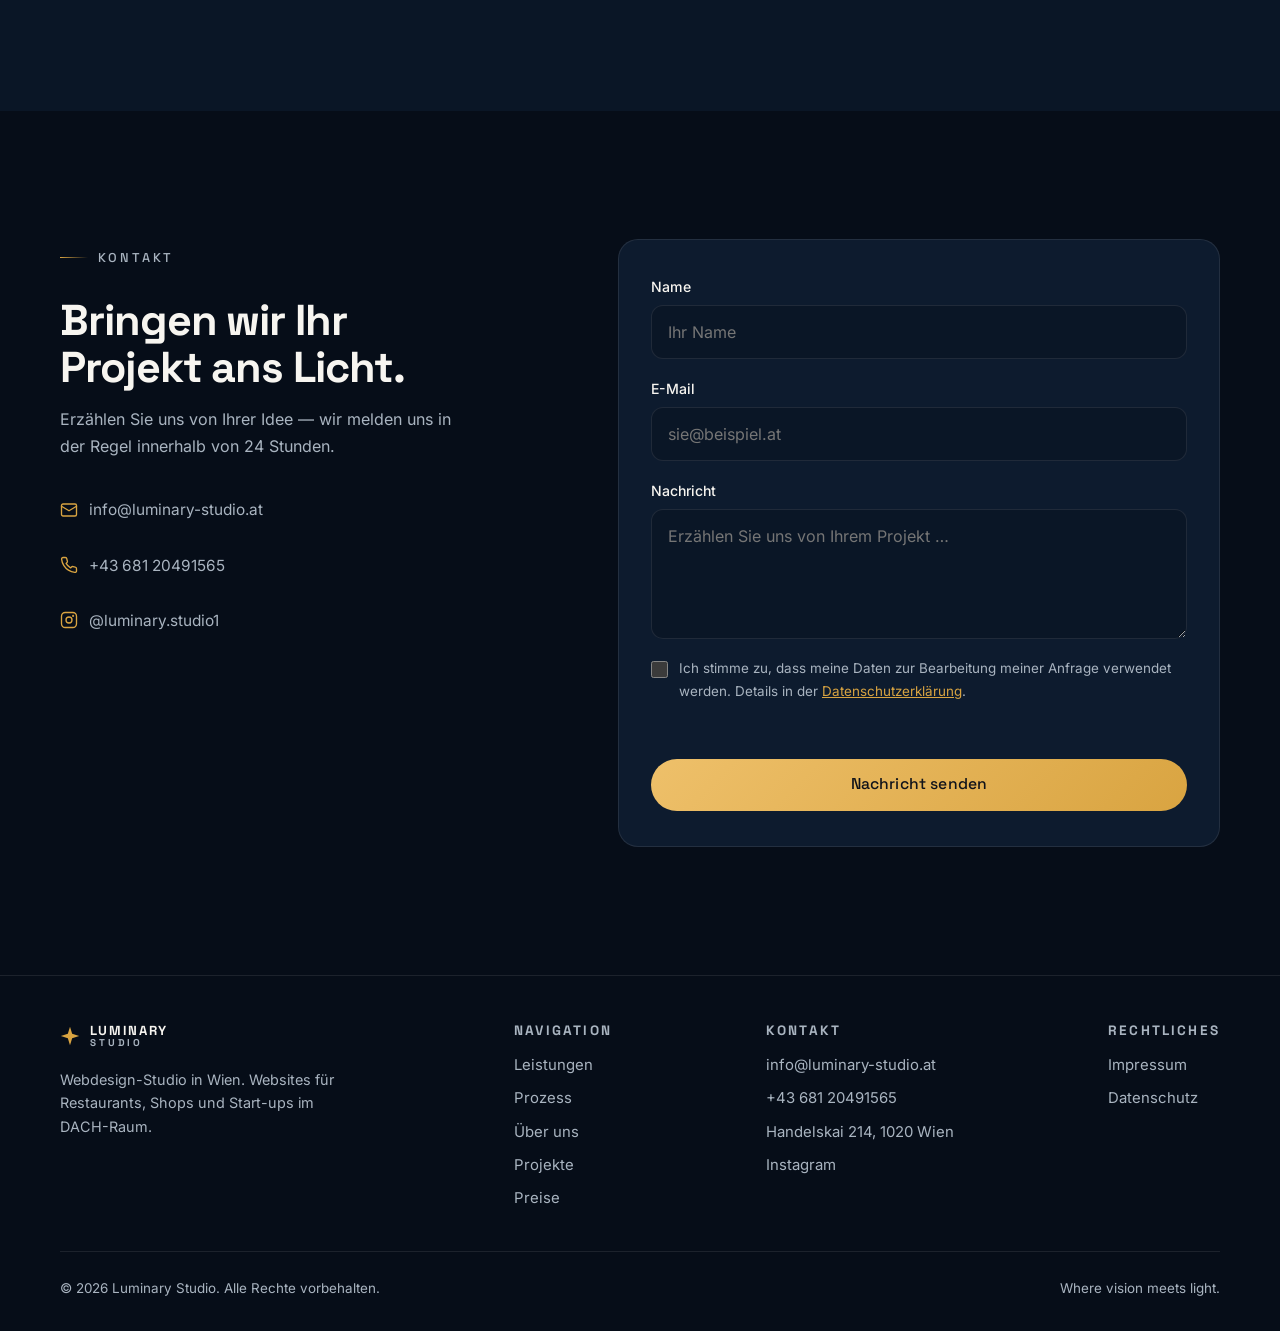
==== commit 248c98c9: "Projekte: Konzept-Website Bäckerei Kornfeld (Live-Demo) - Neue Karte auf Startseite und /projekte, K" ====
--- a/index.html
+++ b/index.html
@@ -306,6 +306,23 @@
             </div>
           </a>
 
+          <!-- Konzept mit Live-Demo (fiktive Bäckerei, kein Kundenprojekt) -->
+          <a class="project-card reveal" data-cat="konzept" href="https://kornfeld-b-ckerei.vercel.app/" target="_blank" rel="noopener noreferrer" aria-label="Bäckerei Kornfeld — Konzept-Website in neuem Tab öffnen">
+            <div class="project-thumb">
+              <picture>
+                <source srcset="assets/projects/kornfeld.avif" type="image/avif">
+                <source srcset="assets/projects/kornfeld.webp" type="image/webp">
+                <img src="assets/projects/kornfeld.webp" alt="Konzept-Website für eine fiktive Wiener Handwerksbäckerei — gestaltet von Luminary Studio" width="736" height="460" loading="lazy" draggable="false">
+              </picture>
+            </div>
+            <div class="project-meta">
+              <span class="cat" data-en="Concept · Website">Konzept · Website</span>
+              <h3>Bäckerei Kornfeld
+                <svg class="project-ext" width="15" height="15" viewBox="0 0 24 24" fill="none" stroke="currentColor" stroke-width="2" stroke-linecap="round" stroke-linejoin="round" aria-hidden="true"><path d="M7 17 17 7M9 7h8v8"/></svg>
+              </h3>
+            </div>
+          </a>
+
           <!-- Konzeptstudien (fiktiv, abstrakte SVG-Wireframes) -->
           <article class="project-card reveal" data-cat="konzept">
             <div class="project-thumb" aria-hidden="true">
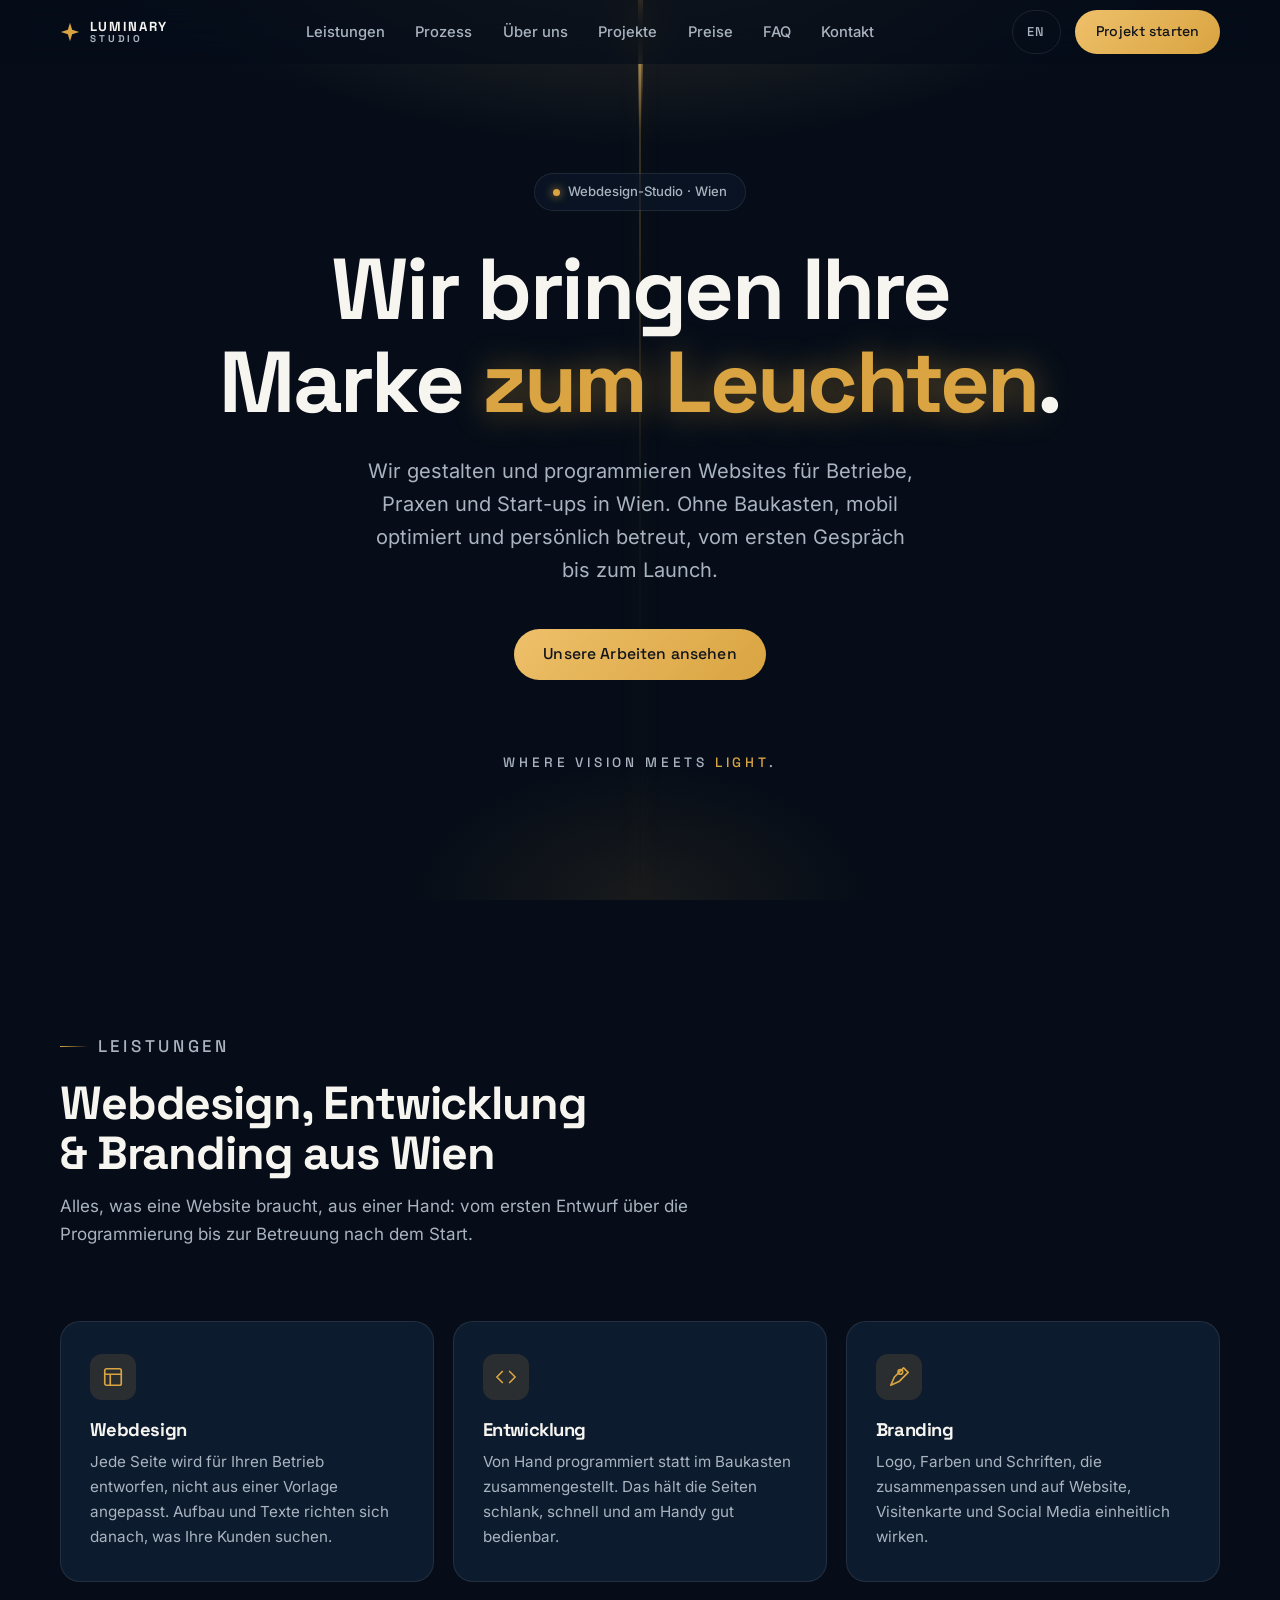
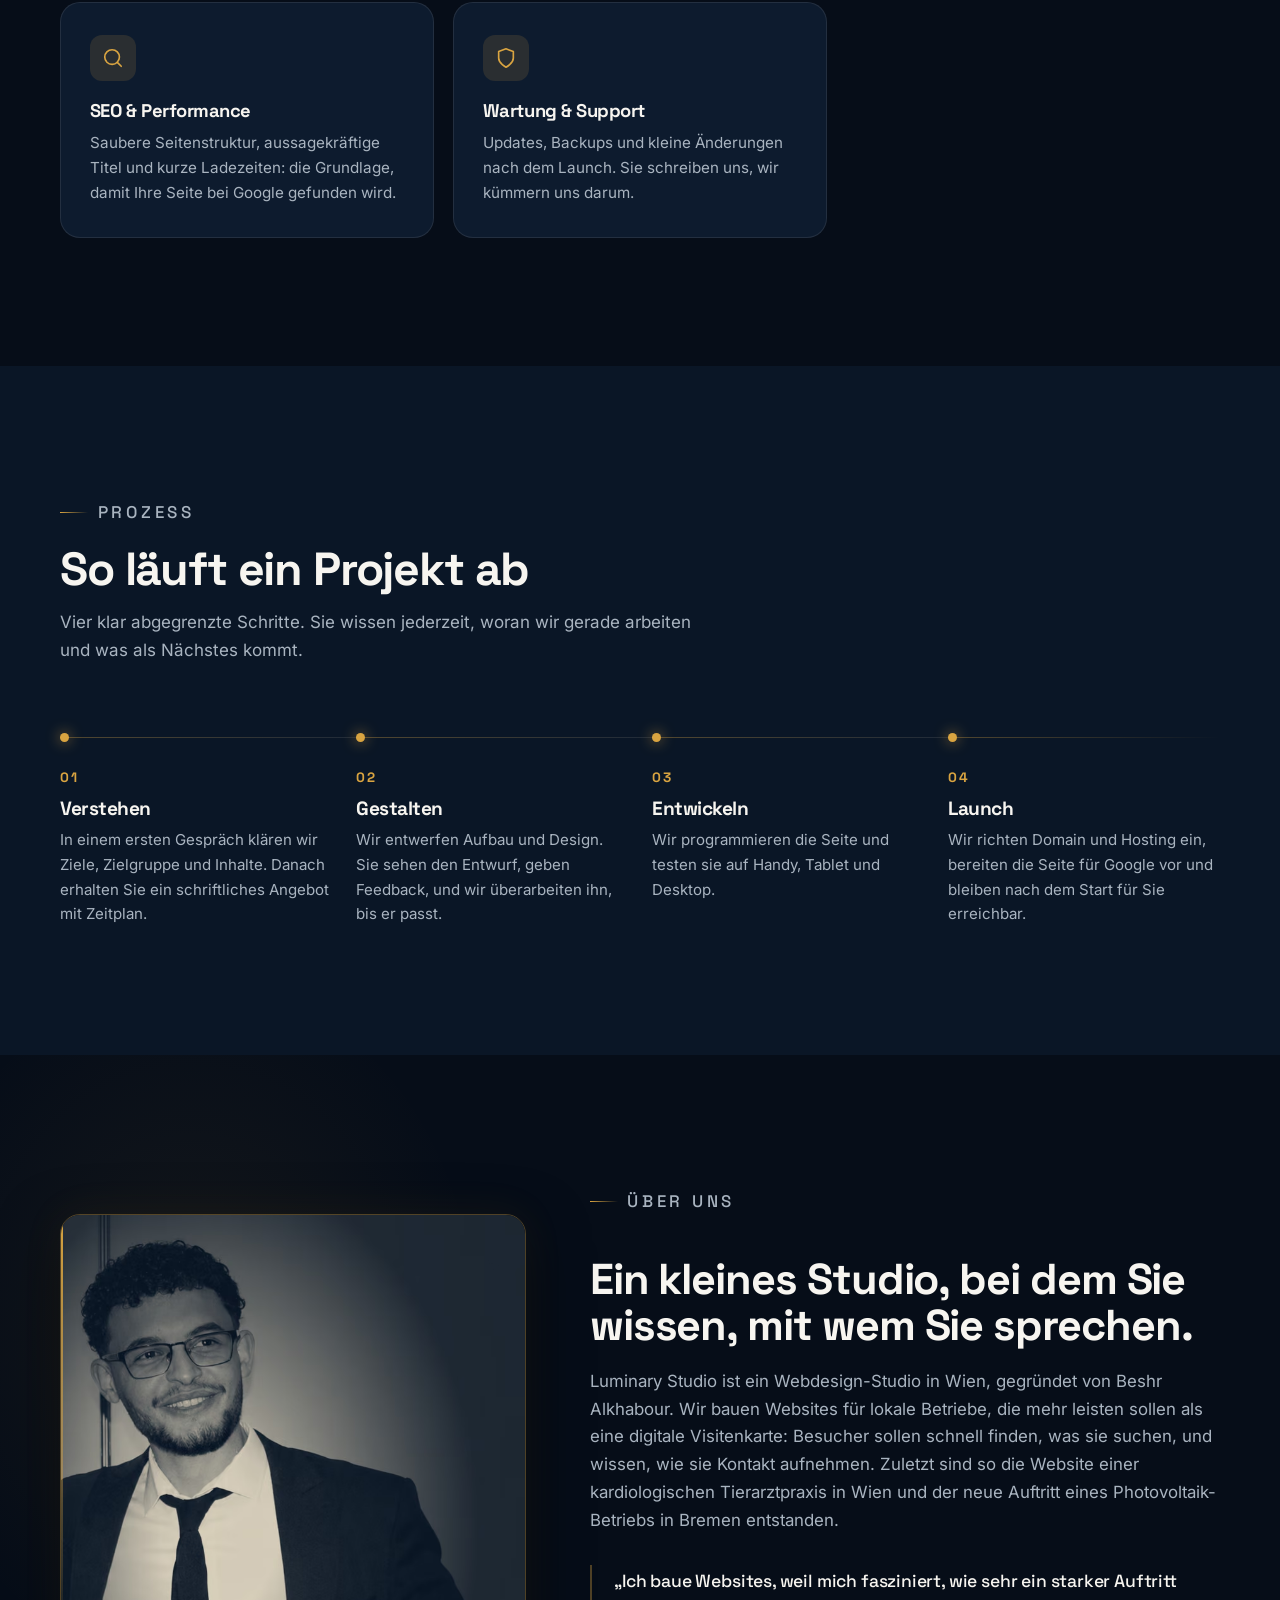
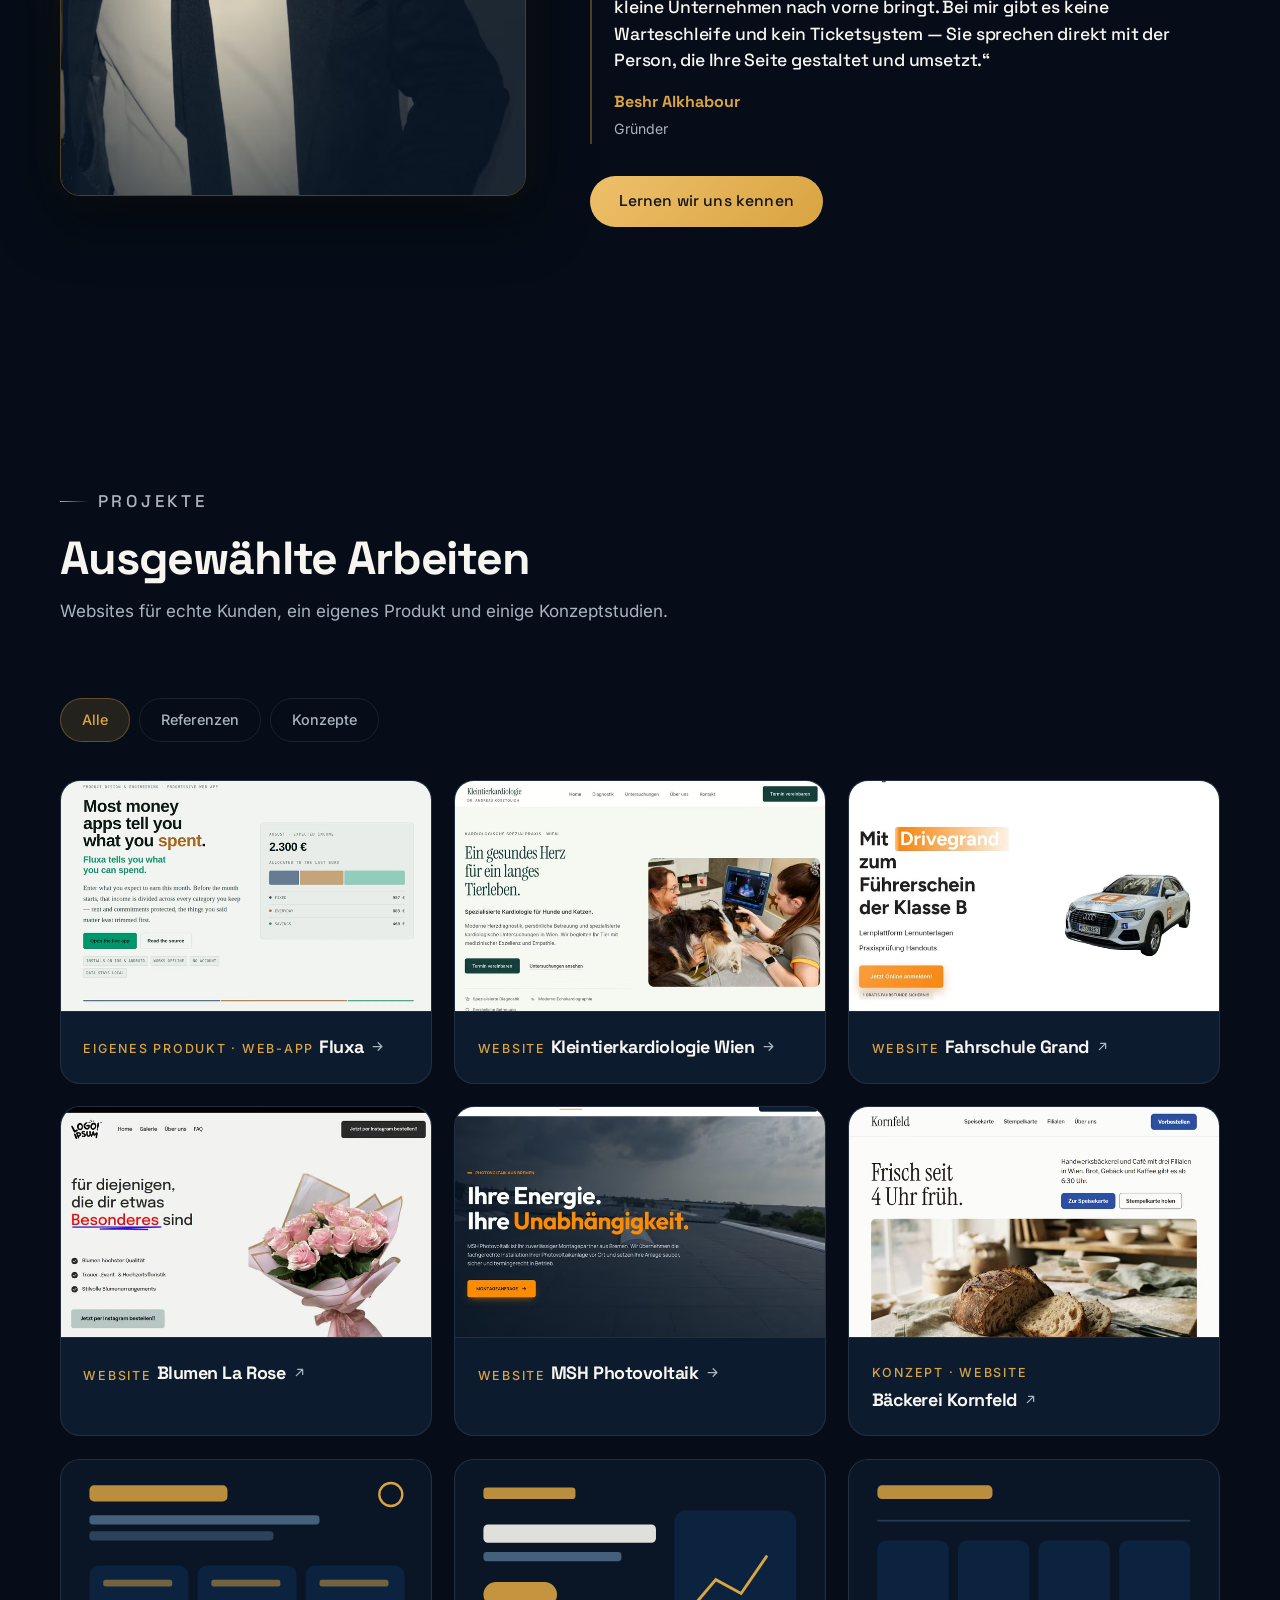
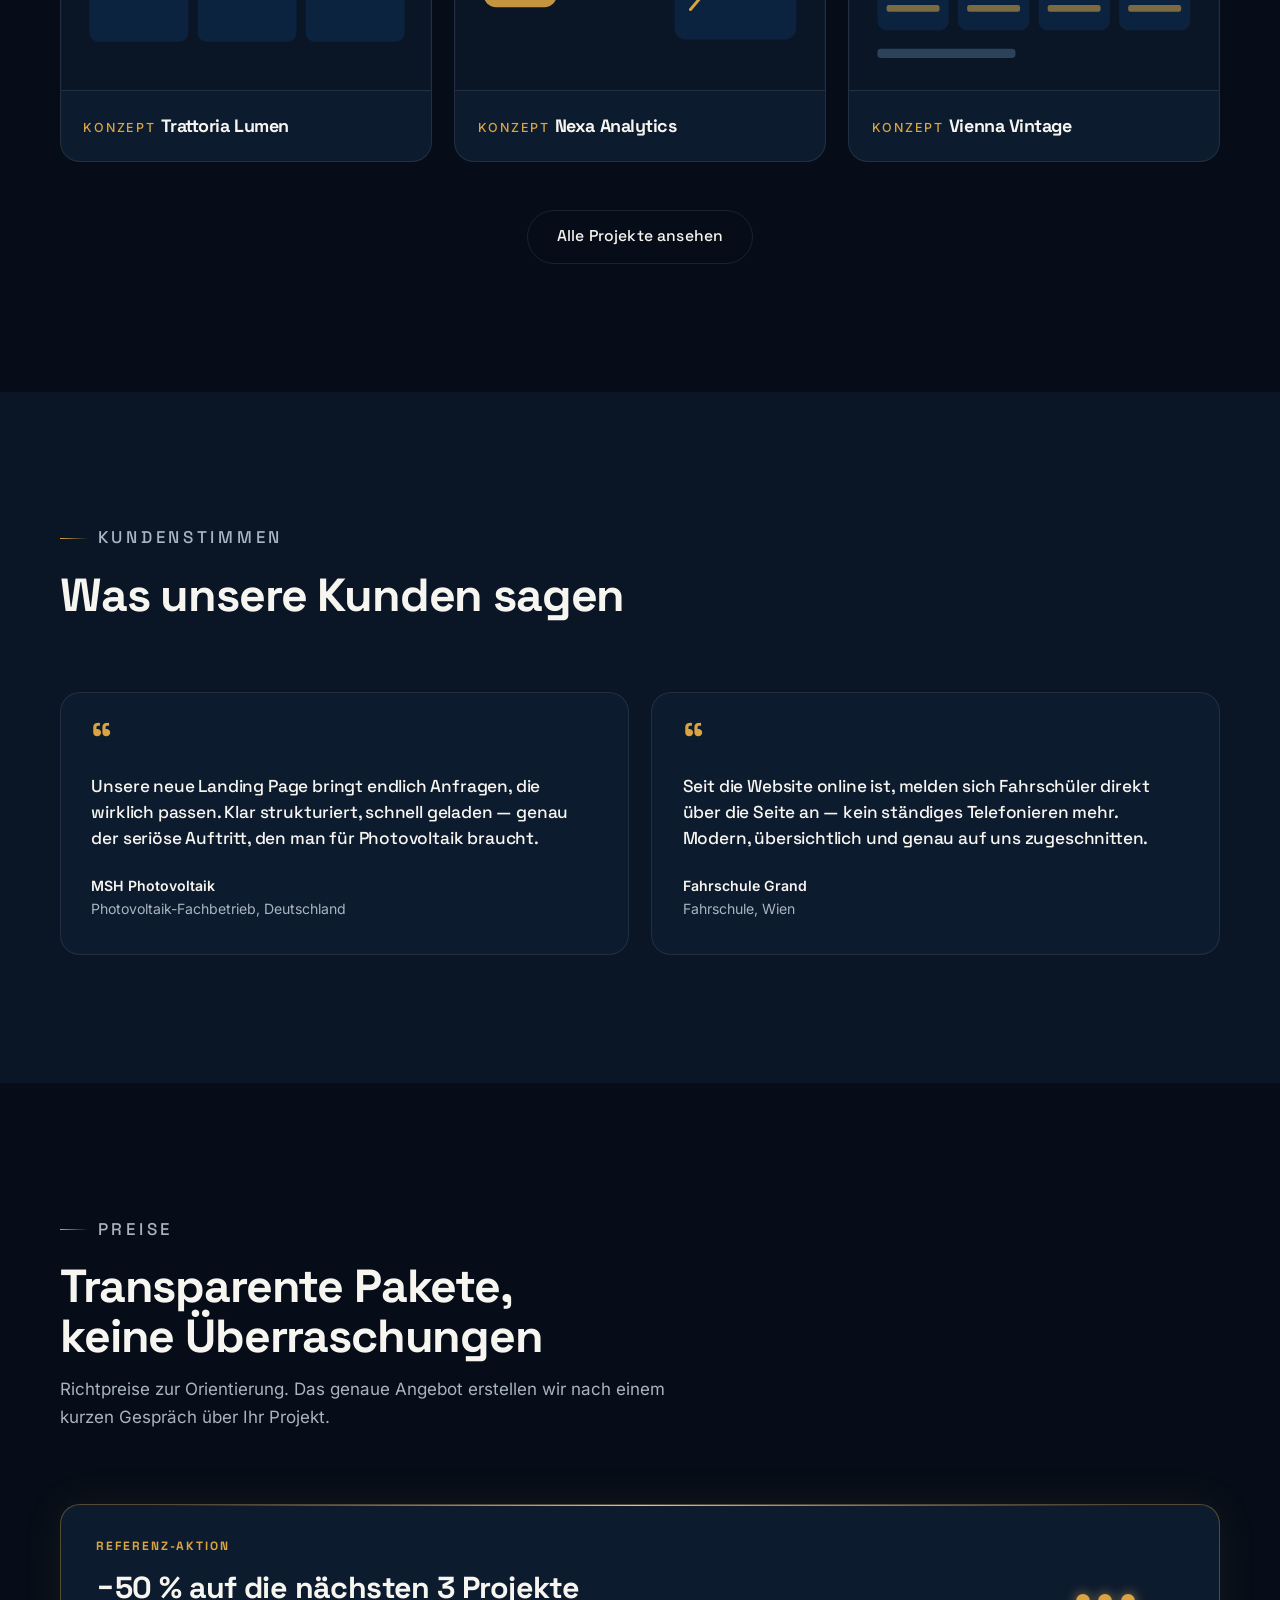
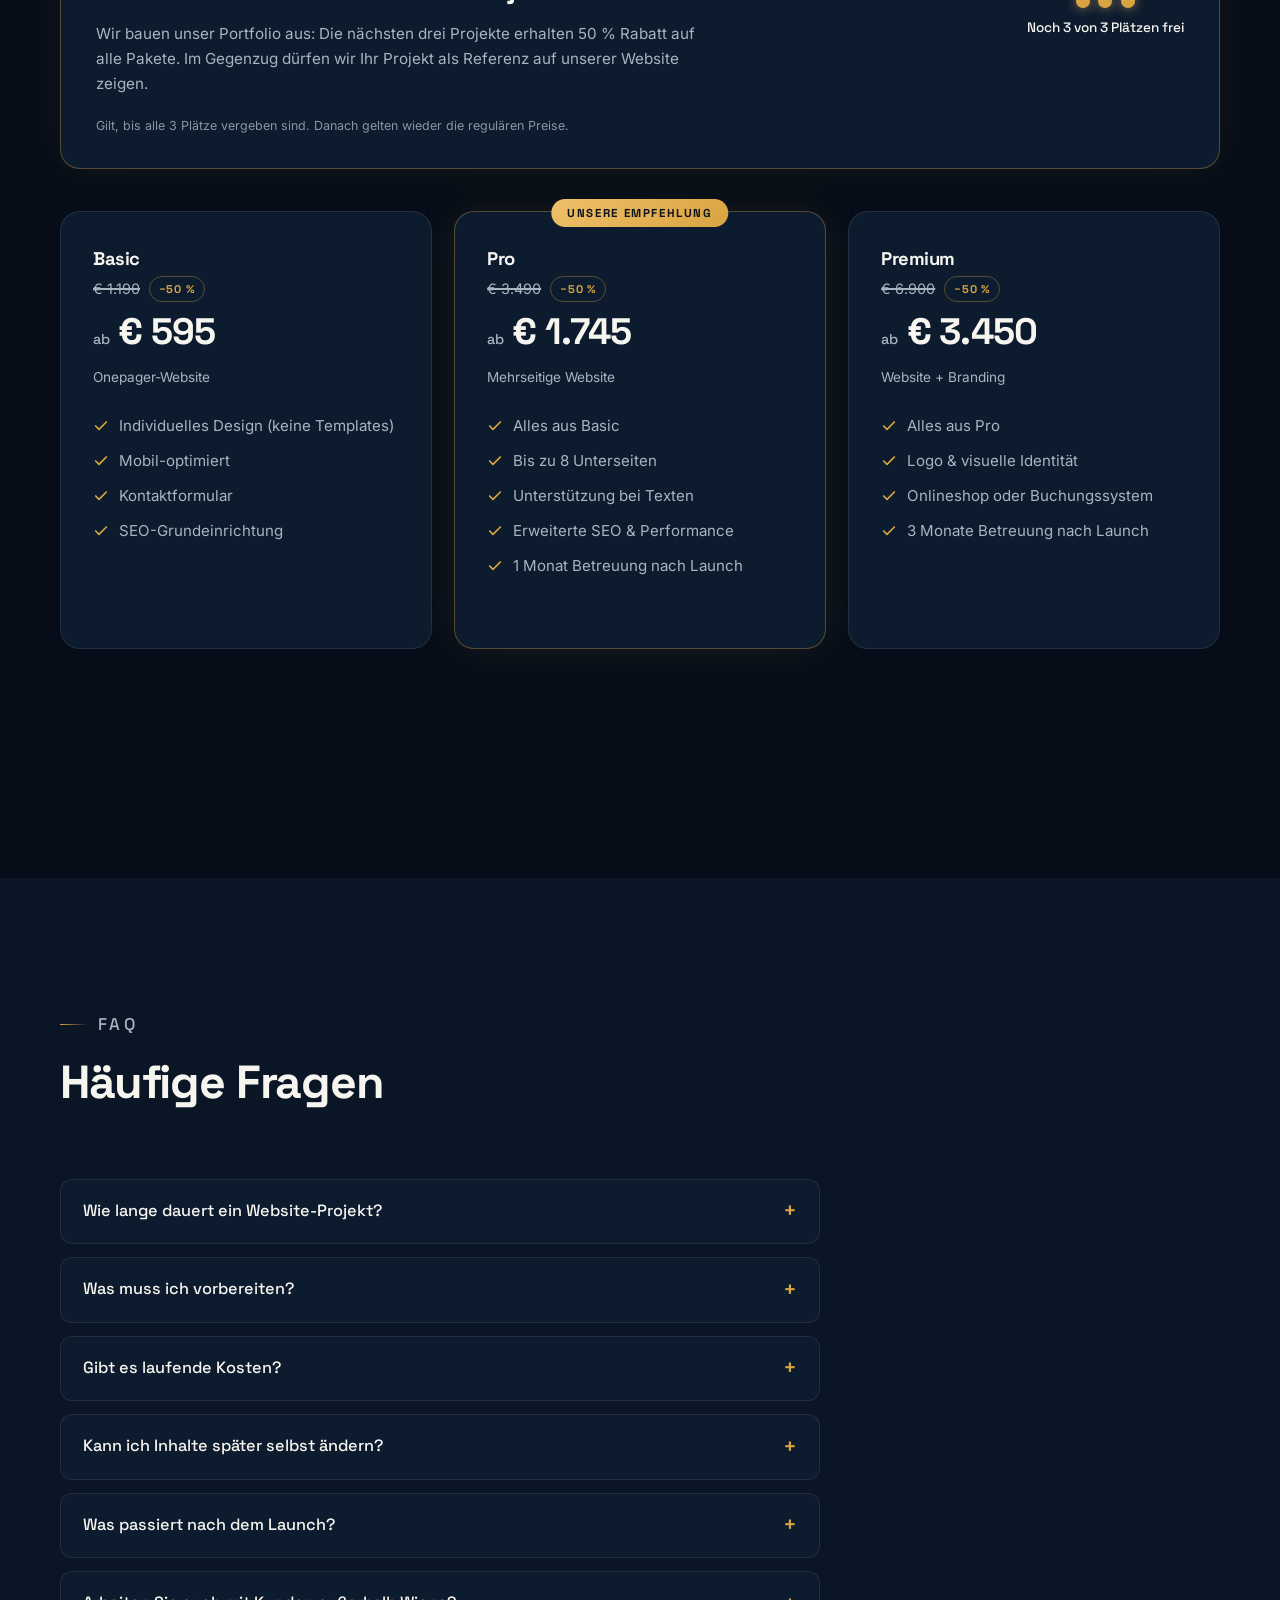
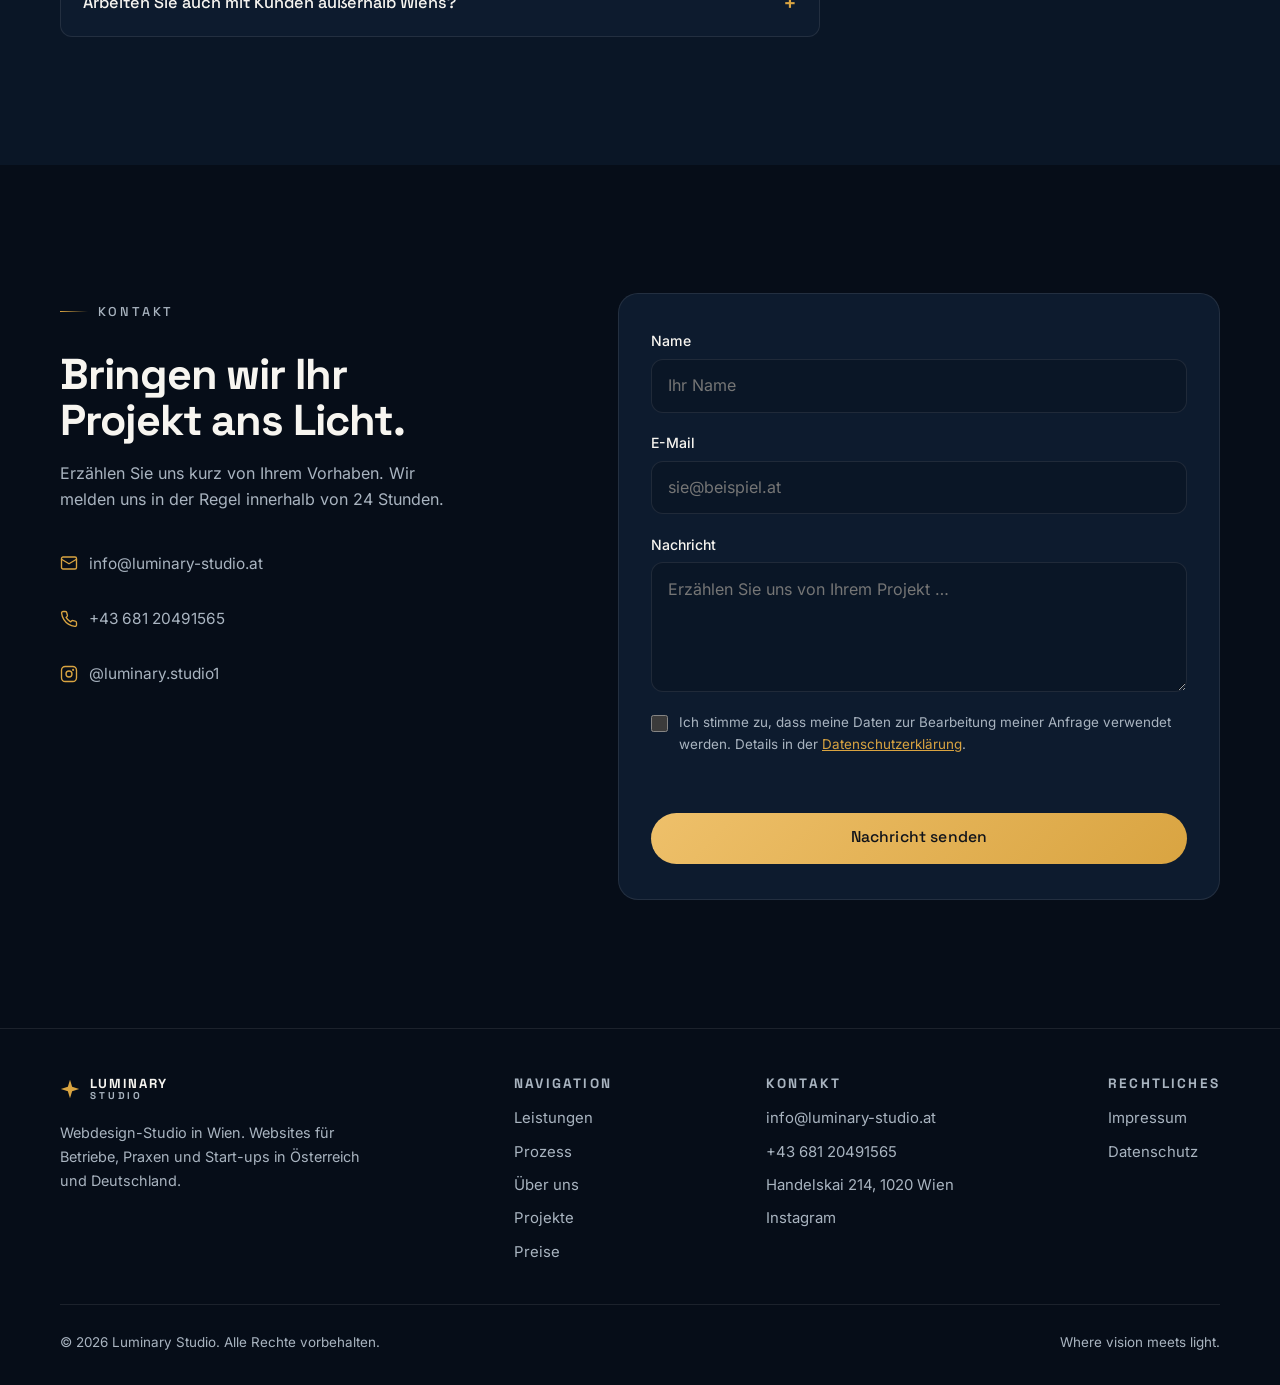
==== commit a904bae1: "Texte überarbeitet: konkreter, glaubwürdiger, besseres SEO - Generische Floskeln ersetzt (Hero, Leis" ====
--- a/index.html
+++ b/index.html
@@ -3,15 +3,15 @@
 <head>
   <meta charset="UTF-8">
   <meta name="viewport" content="width=device-width, initial-scale=1.0">
-  <title>Luminary Studio — Webdesign-Agentur Wien | Where vision meets light.</title>
-  <meta name="description" content="Luminary Studio gestaltet Websites, die leuchten: Webdesign, Entwicklung und Branding für Restaurants, Shops und Start-ups im DACH-Raum.">
+  <title>Webdesign Wien: Website erstellen lassen | Luminary Studio</title>
+  <meta name="description" content="Webdesign-Studio in Wien: individuelle Websites für Betriebe, Praxen und Start-ups. Von Hand programmiert, mobil optimiert und persönlich betreut.">
   <meta name="theme-color" content="#060D18">
   <link rel="canonical" href="https://www.luminary-studio.at/">
   <link rel="icon" type="image/svg+xml" href="assets/logo/favicon.svg">
   <link rel="apple-touch-icon" href="assets/logo/apple-touch-icon.png">
   <meta property="og:type" content="website">
-  <meta property="og:title" content="Luminary Studio — Where vision meets light.">
-  <meta property="og:description" content="Webdesign, Entwicklung und Branding für Restaurants, Shops und Start-ups.">
+  <meta property="og:title" content="Luminary Studio · Webdesign aus Wien">
+  <meta property="og:description" content="Individuelle Websites für Betriebe, Praxen und Start-ups. Von Hand programmiert und persönlich betreut.">
   <meta property="og:url" content="https://www.luminary-studio.at/">
   <meta property="og:image" content="https://www.luminary-studio.at/assets/logo/og.png">
   <!-- LCP: kritische Fonts parallel zu style.css laden (sonst erst nach CSS-Parse entdeckt) -->
@@ -25,7 +25,10 @@
     "@type": "LocalBusiness",
     "name": "Luminary Studio",
     "slogan": "Where vision meets light.",
-    "description": "Webdesign-Agentur für Restaurants, Shops und Start-ups im DACH-Raum.",
+    "description": "Webdesign-Studio in Wien: individuelle Websites für Betriebe, Praxen und Start-ups.",
+    "founder": { "@type": "Person", "name": "Beshr Alkhabour" },
+    "areaServed": ["Wien", "Österreich", "Deutschland"],
+    "sameAs": ["https://www.instagram.com/luminary.studio1/"],
     "url": "https://www.luminary-studio.at/",
     "email": "info@luminary-studio.at",
     "telephone": "+43 681 20491565",
@@ -87,7 +90,7 @@
           <span data-en="Web design studio · Vienna">Webdesign-Studio · Wien</span>
         </p>
         <h1 data-en='We bring your brand <span class="glow-word">to light</span>.'>Wir bringen Ihre Marke <span class="glow-word">zum Leuchten</span>.</h1>
-        <p class="hero-sub" data-en="Web design from Vienna for restaurants, shops and start-ups — crafted with care, built to perform, made to be remembered.">Webdesign aus Wien für Restaurants, Shops und Start-ups — mit Sorgfalt gestaltet, technisch brillant umgesetzt und gebaut, um im Kopf zu bleiben.</p>
+        <p class="hero-sub" data-en="We design and build websites for local businesses, practices and start-ups in Vienna. No page builders, mobile-first, and personally looked after from the first conversation to launch.">Wir gestalten und programmieren Websites für Betriebe, Praxen und Start-ups in Wien. Ohne Baukasten, mobil optimiert und persönlich betreut, vom ersten Gespräch bis zum Launch.</p>
         <a href="#projekte" class="btn btn-gold" data-en="View our work">Unsere Arbeiten ansehen</a>
         <p class="hero-tagline">Where vision meets <em>light</em>.</p>
       </div>
@@ -99,7 +102,7 @@
         <div class="section-head reveal">
           <p class="kicker" data-en="Services">Leistungen</p>
           <h2 data-en="Web design, development &amp; branding from Vienna">Webdesign, Entwicklung &amp; Branding aus Wien</h2>
-          <p data-en="From the first sketch to the finished site — one partner, one standard: excellence.">Vom ersten Entwurf bis zur fertigen Website — ein Partner, ein Anspruch: Exzellenz.</p>
+          <p data-en="Everything a website needs, from one place: from the first draft to development and support after launch.">Alles, was eine Website braucht, aus einer Hand: vom ersten Entwurf über die Programmierung bis zur Betreuung nach dem Start.</p>
         </div>
 
         <div class="services-grid">
@@ -108,7 +111,7 @@
               <svg width="22" height="22" viewBox="0 0 24 24" fill="none" stroke="currentColor" stroke-width="1.8" stroke-linecap="round" stroke-linejoin="round"><rect x="3" y="3" width="18" height="18" rx="2"/><path d="M3 9h18M9 21V9"/></svg>
             </div>
             <h3>Webdesign</h3>
-            <p data-en="Custom design that carries your brand — no templates, no compromises.">Maßgeschneidertes Design, das Ihre Marke trägt — keine Templates, keine Kompromisse.</p>
+            <p data-en="Every site is designed for your business instead of being adapted from a template. Structure and copy follow what your customers are looking for.">Jede Seite wird für Ihren Betrieb entworfen, nicht aus einer Vorlage angepasst. Aufbau und Texte richten sich danach, was Ihre Kunden suchen.</p>
           </article>
 
           <article class="service-card reveal">
@@ -116,7 +119,7 @@
               <svg width="22" height="22" viewBox="0 0 24 24" fill="none" stroke="currentColor" stroke-width="1.8" stroke-linecap="round" stroke-linejoin="round"><path d="m16 18 6-6-6-6M8 6l-6 6 6 6"/></svg>
             </div>
             <h3 data-en="Development">Entwicklung</h3>
-            <p data-en="Fast, secure, hand-coded websites — optimized for every device.">Schnelle, sichere, handgeschriebene Websites — optimiert für jedes Gerät.</p>
+            <p data-en="Hand-coded instead of assembled in a page builder. That keeps sites lean, fast and easy to use on a phone.">Von Hand programmiert statt im Baukasten zusammengestellt. Das hält die Seiten schlank, schnell und am Handy gut bedienbar.</p>
           </article>
 
           <article class="service-card reveal">
@@ -124,7 +127,7 @@
               <svg width="22" height="22" viewBox="0 0 24 24" fill="none" stroke="currentColor" stroke-width="1.8" stroke-linecap="round" stroke-linejoin="round"><circle cx="13.5" cy="6.5" r="2.5"/><path d="M17 2 7 12l-4 9 9-4L22 7z"/></svg>
             </div>
             <h3>Branding</h3>
-            <p data-en="Logo, colors, typography — a visual identity that sticks.">Logo, Farben, Typografie — eine visuelle Identität mit Wiedererkennungswert.</p>
+            <p data-en="Logo, colours and typefaces that work together and look consistent on your website, business cards and social media.">Logo, Farben und Schriften, die zusammenpassen und auf Website, Visitenkarte und Social Media einheitlich wirken.</p>
           </article>
 
           <article class="service-card reveal">
@@ -132,7 +135,7 @@
               <svg width="22" height="22" viewBox="0 0 24 24" fill="none" stroke="currentColor" stroke-width="1.8" stroke-linecap="round" stroke-linejoin="round"><circle cx="11" cy="11" r="8"/><path d="m21 21-4.3-4.3"/></svg>
             </div>
             <h3>SEO &amp; Performance</h3>
-            <p data-en="Found on Google, loading in a blink — measurably better results.">Bei Google gefunden, in einem Wimpernschlag geladen — messbar bessere Ergebnisse.</p>
+            <p data-en="A clean page structure, meaningful titles and short load times: the groundwork for being found on Google.">Saubere Seitenstruktur, aussagekräftige Titel und kurze Ladezeiten: die Grundlage, damit Ihre Seite bei Google gefunden wird.</p>
           </article>
 
           <article class="service-card reveal">
@@ -140,7 +143,7 @@
               <svg width="22" height="22" viewBox="0 0 24 24" fill="none" stroke="currentColor" stroke-width="1.8" stroke-linecap="round" stroke-linejoin="round"><path d="M12 22s8-4 8-10V5l-8-3-8 3v7c0 6 8 10 8 10z"/></svg>
             </div>
             <h3 data-en="Care &amp; Support">Wartung &amp; Support</h3>
-            <p data-en="Updates, backups, small changes — we keep your site shining.">Updates, Backups, kleine Änderungen — wir halten Ihre Website am Leuchten.</p>
+            <p data-en="Updates, backups and small changes after launch. You send us a message, we take care of it.">Updates, Backups und kleine Änderungen nach dem Launch. Sie schreiben uns, wir kümmern uns darum.</p>
           </article>
         </div>
       </div>
@@ -151,30 +154,30 @@
       <div class="container">
         <div class="section-head reveal">
           <p class="kicker" data-en="Process">Prozess</p>
-          <h2 data-en="Four steps into the light">In vier Schritten ans Licht</h2>
-          <p data-en="A clear process, transparent at every stage — you always know where your project stands.">Ein klarer Ablauf, jederzeit transparent — Sie wissen immer, wo Ihr Projekt steht.</p>
+          <h2 data-en="How a project works">So läuft ein Projekt ab</h2>
+          <p data-en="Four clearly defined steps. You always know what we are working on and what comes next.">Vier klar abgegrenzte Schritte. Sie wissen jederzeit, woran wir gerade arbeiten und was als Nächstes kommt.</p>
         </div>
 
         <div class="process-grid">
           <div class="process-step reveal">
             <span class="process-num">01</span>
             <h3 data-en="Understand">Verstehen</h3>
-            <p data-en="We listen: your goals, your customers, your market. This is where the foundation is laid.">Wir hören zu: Ihre Ziele, Ihre Kunden, Ihr Markt. Hier entsteht das Fundament.</p>
+            <p data-en="In a first conversation we clarify goals, audience and content. You then receive a written quote with a timeline.">In einem ersten Gespräch klären wir Ziele, Zielgruppe und Inhalte. Danach erhalten Sie ein schriftliches Angebot mit Zeitplan.</p>
           </div>
           <div class="process-step reveal">
             <span class="process-num">02</span>
             <h3 data-en="Design">Gestalten</h3>
-            <p data-en="Concept and design take shape — you give feedback until every detail fits.">Konzept und Design nehmen Form an — Sie geben Feedback, bis jedes Detail sitzt.</p>
+            <p data-en="We design the structure and the look. You review the draft and give feedback, and we refine it until it fits.">Wir entwerfen Aufbau und Design. Sie sehen den Entwurf, geben Feedback, und wir überarbeiten ihn, bis er passt.</p>
           </div>
           <div class="process-step reveal">
             <span class="process-num">03</span>
             <h3 data-en="Build">Entwickeln</h3>
-            <p data-en="Clean code, fast load times, tested on every screen size.">Sauberer Code, schnelle Ladezeiten, getestet auf jeder Bildschirmgröße.</p>
+            <p data-en="We build the site and test it on phone, tablet and desktop.">Wir programmieren die Seite und testen sie auf Handy, Tablet und Desktop.</p>
           </div>
           <div class="process-step reveal">
             <span class="process-num">04</span>
             <h3>Launch</h3>
-            <p data-en="Go-live with everything in place: domain, hosting, search engines — and support afterwards.">Go-live mit allem Drum und Dran: Domain, Hosting, Suchmaschinen — und Betreuung danach.</p>
+            <p data-en="We set up domain and hosting, prepare the site for Google and remain your point of contact after launch.">Wir richten Domain und Hosting ein, bereiten die Seite für Google vor und bleiben nach dem Start für Sie erreichbar.</p>
           </div>
         </div>
       </div>
@@ -193,8 +196,8 @@
 
         <div class="about-text reveal reveal-right">
           <p class="kicker" data-en="About">Über uns</p>
-          <h2 data-en="A studio with a face — and a real point of contact.">Ein Studio mit Gesicht — und einem echten Ansprechpartner.</h2>
-          <p data-en="Luminary Studio is a web design studio from Vienna. We build websites that don't just look good but actually work for local businesses — clear, fast, and with an eye for detail. No page builders, no templates: every site is crafted individually, from the first sketch to launch.">Luminary Studio ist ein Webdesign-Studio aus Wien. Wir gestalten Websites, die nicht nur gut aussehen, sondern für lokale Unternehmen arbeiten — klar, schnell und mit einem Blick fürs Detail. Kein Baukasten, keine Vorlagen: Jede Seite entsteht individuell, von der ersten Skizze bis zum Launch.</p>
+          <h2 data-en="A small studio where you know who you are talking to.">Ein kleines Studio, bei dem Sie wissen, mit wem Sie sprechen.</h2>
+          <p data-en="Luminary Studio is a web design studio in Vienna, founded by Beshr Alkhabour. We build websites for local businesses that need to do more than act as a digital business card: visitors should quickly find what they are looking for and know how to get in touch. Recent projects include the website of a veterinary cardiology practice in Vienna and the new website of a solar installation company in Bremen.">Luminary Studio ist ein Webdesign-Studio in Wien, gegründet von Beshr Alkhabour. Wir bauen Websites für lokale Betriebe, die mehr leisten sollen als eine digitale Visitenkarte: Besucher sollen schnell finden, was sie suchen, und wissen, wie sie Kontakt aufnehmen. Zuletzt sind so die Website einer kardiologischen Tierarztpraxis in Wien und der neue Auftritt eines Photovoltaik-Betriebs in Bremen entstanden.</p>
 
           <figure class="about-founder">
             <blockquote data-en="&ldquo;I build websites because I'm fascinated by how much a strong online presence moves small businesses forward. With me there's no hold queue and no ticket system — you talk directly to the person who designs and builds your site.&rdquo;">„Ich baue Websites, weil mich fasziniert, wie sehr ein starker Auftritt kleine Unternehmen nach vorne bringt. Bei mir gibt es keine Warteschleife und kein Ticketsystem — Sie sprechen direkt mit der Person, die Ihre Seite gestaltet und umsetzt.&ldquo;</blockquote>
@@ -215,7 +218,7 @@
         <div class="section-head reveal">
           <p class="kicker" data-en="Work">Projekte</p>
           <h2 data-en="Selected work">Ausgewählte Arbeiten</h2>
-          <p data-en="Real client sites and concept studies — a selection.">Echte Kundenseiten und Konzeptstudien — eine Auswahl.</p>
+          <p data-en="Websites for real clients, one in-house product and a few concept studies.">Websites für echte Kunden, ein eigenes Produkt und einige Konzeptstudien.</p>
         </div>
 
         <div class="filter-bar reveal" role="group" aria-label="Projekte filtern">
@@ -235,7 +238,7 @@
               </picture>
             </div>
             <div class="project-meta">
-              <span class="cat" data-en="Case study">Case Study</span>
+              <span class="cat" data-en="Own product · Web app">Eigenes Produkt · Web-App</span>
               <h3>Fluxa
                 <svg class="project-ext" width="15" height="15" viewBox="0 0 24 24" fill="none" stroke="currentColor" stroke-width="2" stroke-linecap="round" stroke-linejoin="round" aria-hidden="true"><path d="M5 12h14M13 6l6 6-6 6"/></svg>
               </h3>
@@ -370,11 +373,6 @@
         </div>
 
         <div class="quotes-grid">
-          <figure class="quote-card reveal">
-            <span class="quote-mark" aria-hidden="true">&ldquo;</span>
-            <blockquote data-en="Since the new website went live, our reservations have doubled. The design captures exactly the feel of our restaurant.">Seit die neue Website online ist, haben sich unsere Reservierungen verdoppelt. Das Design trifft genau die Atmosphäre unseres Lokals.</blockquote>
-            <figcaption><strong>Maria T.</strong><span data-en="Restaurant owner, Vienna">Restaurantbesitzerin, Wien</span></figcaption>
-          </figure>
 
           <figure class="quote-card reveal">
             <span class="quote-mark" aria-hidden="true">&ldquo;</span>
@@ -397,7 +395,7 @@
         <div class="section-head reveal">
           <p class="kicker" data-en="Pricing">Preise</p>
           <h2 data-en="Transparent packages, no surprises">Transparente Pakete, keine Überraschungen</h2>
-          <p data-en="Starting prices for orientation — your final quote is tailored to your project.">Richtpreise zur Orientierung — Ihr finales Angebot kalkulieren wir passend zu Ihrem Projekt.</p>
+          <p data-en="Starting prices for orientation. We prepare the exact quote after a short conversation about your project.">Richtpreise zur Orientierung. Das genaue Angebot erstellen wir nach einem kurzen Gespräch über Ihr Projekt.</p>
         </div>
 
         <div class="offer-banner reveal">
@@ -498,8 +496,8 @@
           </details>
 
           <details class="faq-item reveal">
-            <summary data-en="Do you also work with clients outside Vienna?">Arbeitet ihr auch mit Kunden außerhalb Wiens?</summary>
-            <p class="faq-body" data-en="Absolutely — we work with clients across Austria, Germany and Switzerland. Meetings happen on-site in Vienna or via video call.">Selbstverständlich — wir arbeiten mit Kunden in ganz Österreich, Deutschland und der Schweiz. Termine finden vor Ort in Wien oder per Videocall statt.</p>
+            <summary data-en="Do you also work with clients outside Vienna?">Arbeiten Sie auch mit Kunden außerhalb Wiens?</summary>
+            <p class="faq-body" data-en="Yes. Coordination works well by phone, email or video call; that is how we work with MSH Photovoltaik in Bremen, for example. In Vienna we are happy to meet in person.">Ja. Die Abstimmung funktioniert gut per Telefon, E-Mail oder Videocall. So arbeiten wir zum Beispiel mit MSH Photovoltaik in Bremen. In Wien treffen wir uns gern auch persönlich.</p>
           </details>
         </div>
       </div>
@@ -511,7 +509,7 @@
         <div class="contact-info reveal reveal-left">
           <p class="kicker" data-en="Contact">Kontakt</p>
           <h2 data-en="Let's bring your project to light.">Bringen wir Ihr Projekt ans Licht.</h2>
-          <p data-en="Tell us about your idea — we usually reply within 24 hours.">Erzählen Sie uns von Ihrer Idee — wir melden uns in der Regel innerhalb von 24 Stunden.</p>
+          <p data-en="Tell us briefly about your project. We usually reply within 24 hours.">Erzählen Sie uns kurz von Ihrem Vorhaben. Wir melden uns in der Regel innerhalb von 24 Stunden.</p>
           <div class="contact-lines">
             <a href="mailto:info@luminary-studio.at">
               <svg width="18" height="18" viewBox="0 0 24 24" fill="none" stroke="currentColor" stroke-width="1.8" stroke-linecap="round" stroke-linejoin="round" aria-hidden="true"><rect x="2" y="4" width="20" height="16" rx="2"/><path d="m22 7-10 6L2 7"/></svg>
@@ -570,7 +568,7 @@
               <span class="line2">Studio</span>
             </span>
           </a>
-          <p data-en="Web design studio in Vienna. Websites for restaurants, shops and start-ups across the DACH region.">Webdesign-Studio in Wien. Websites für Restaurants, Shops und Start-ups im DACH-Raum.</p>
+          <p data-en="Web design studio in Vienna. Websites for local businesses, practices and start-ups in Austria and Germany.">Webdesign-Studio in Wien. Websites für Betriebe, Praxen und Start-ups in Österreich und Deutschland.</p>
         </div>
 
         <div class="footer-col">
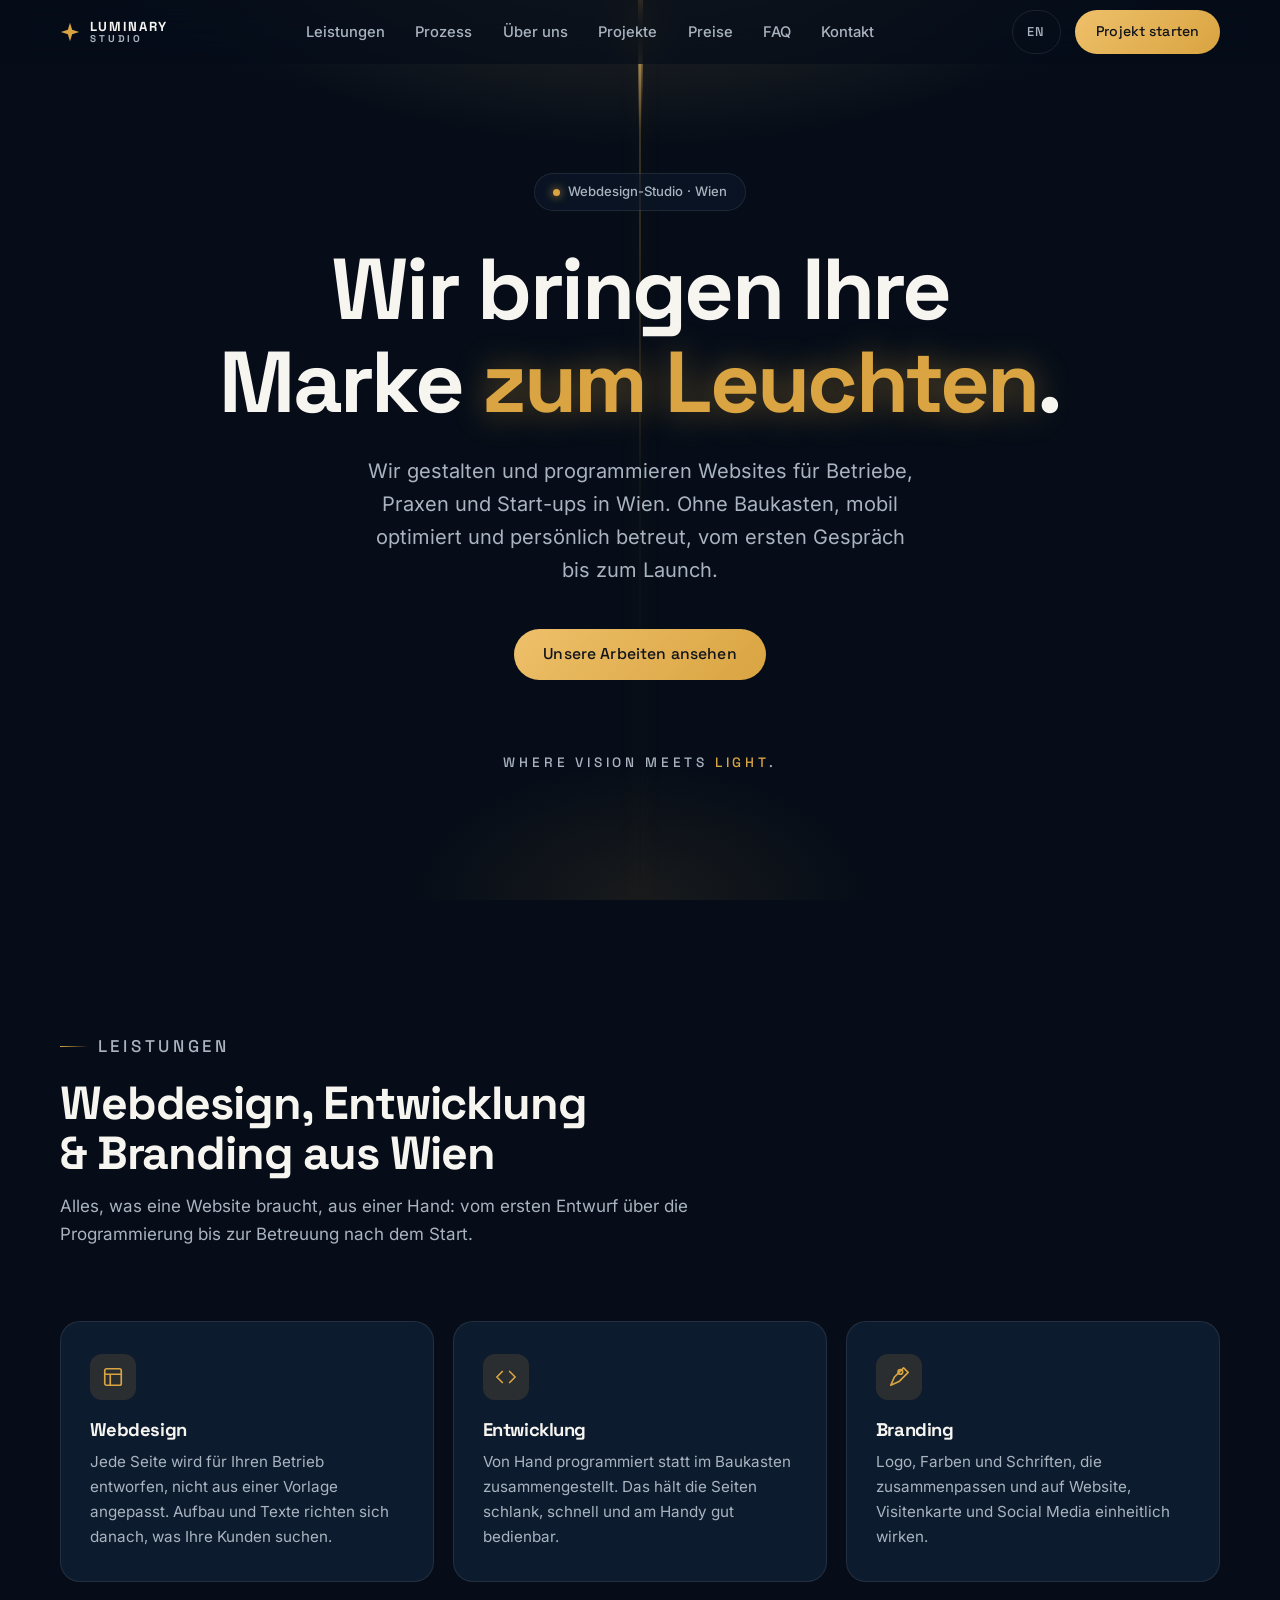
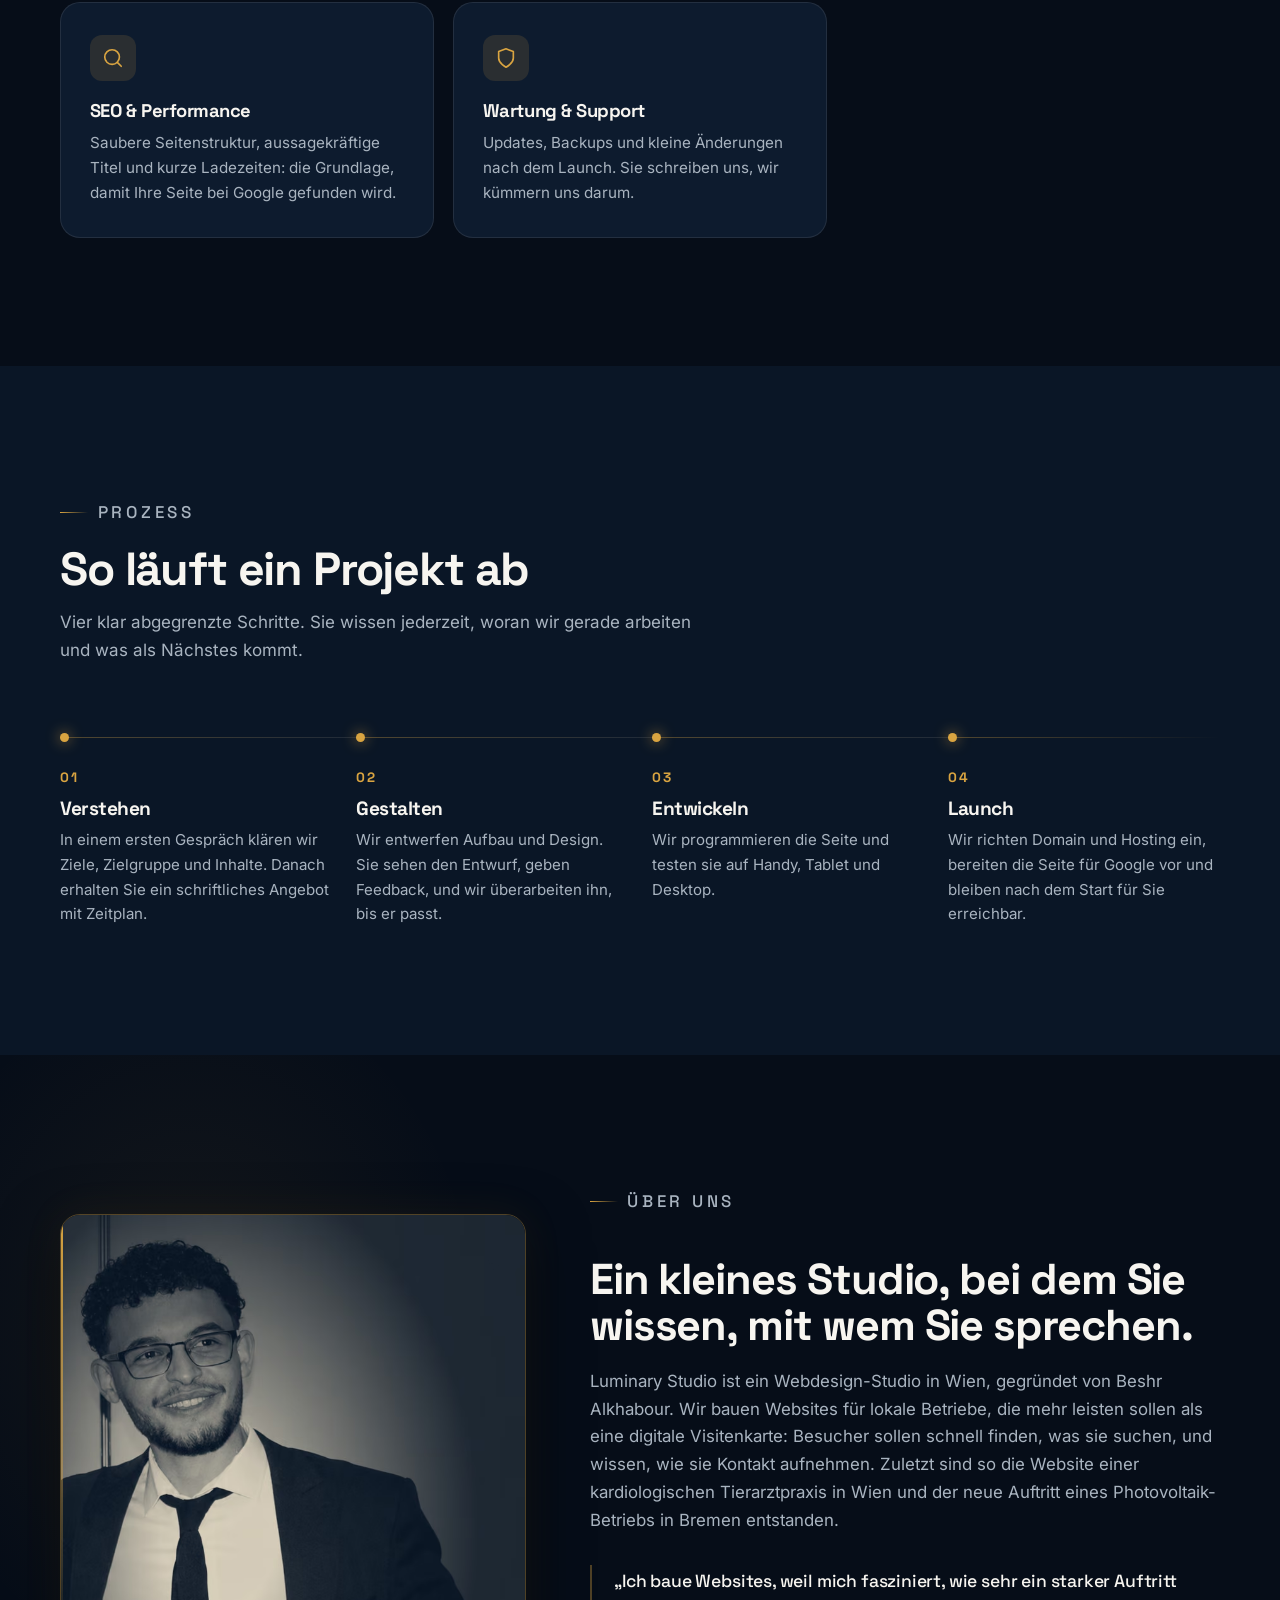
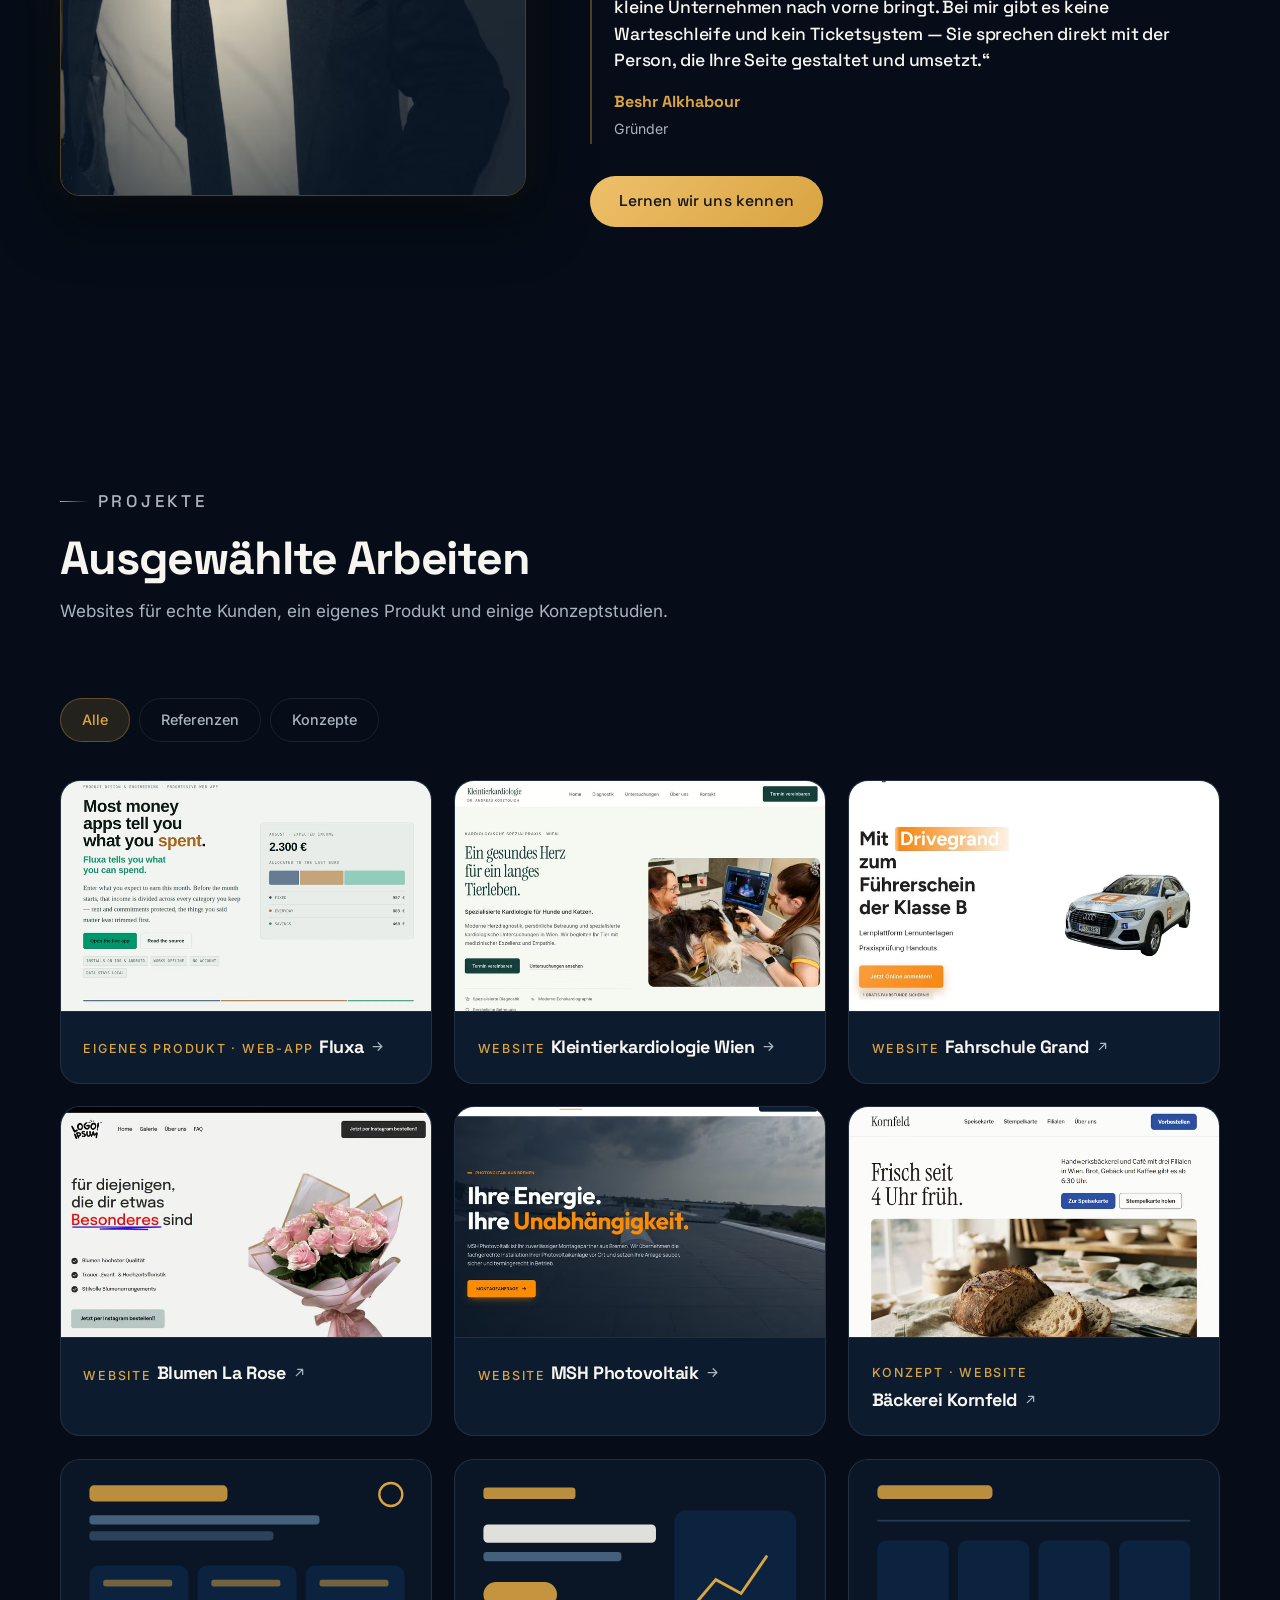
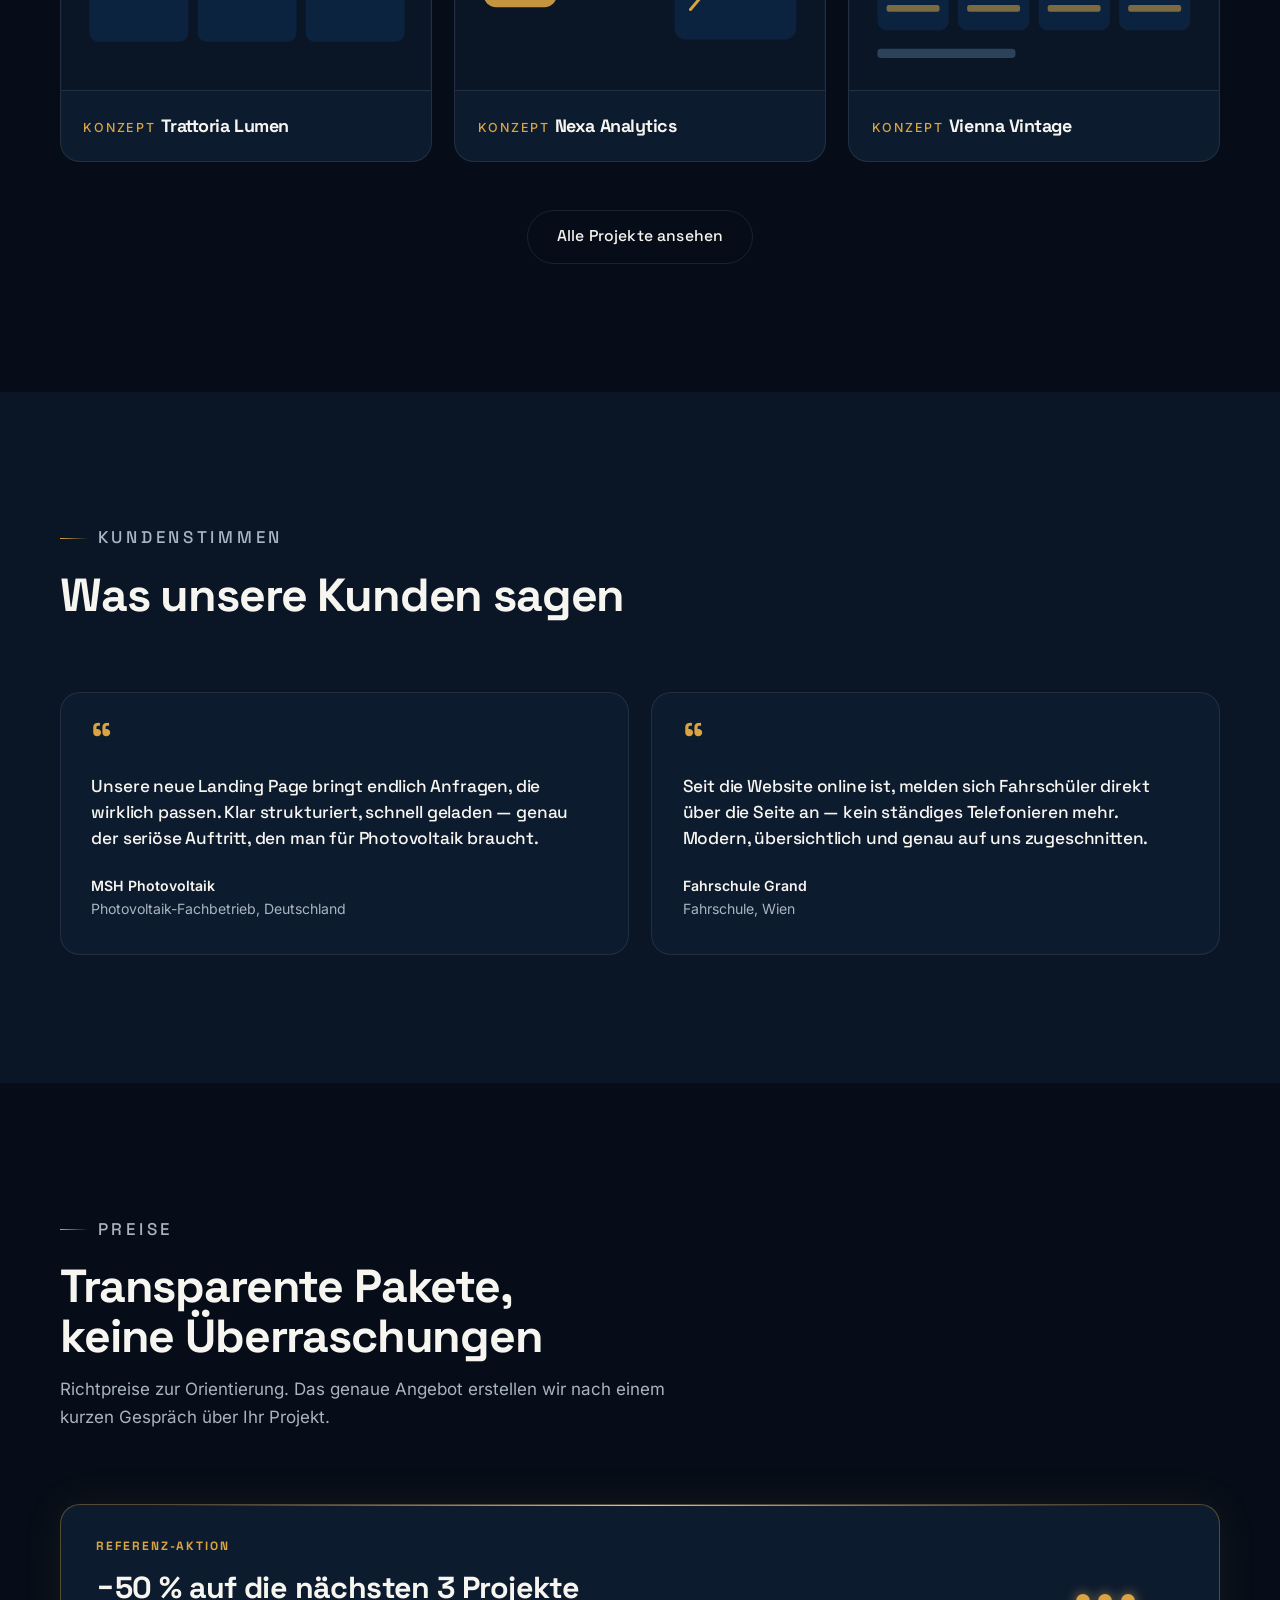
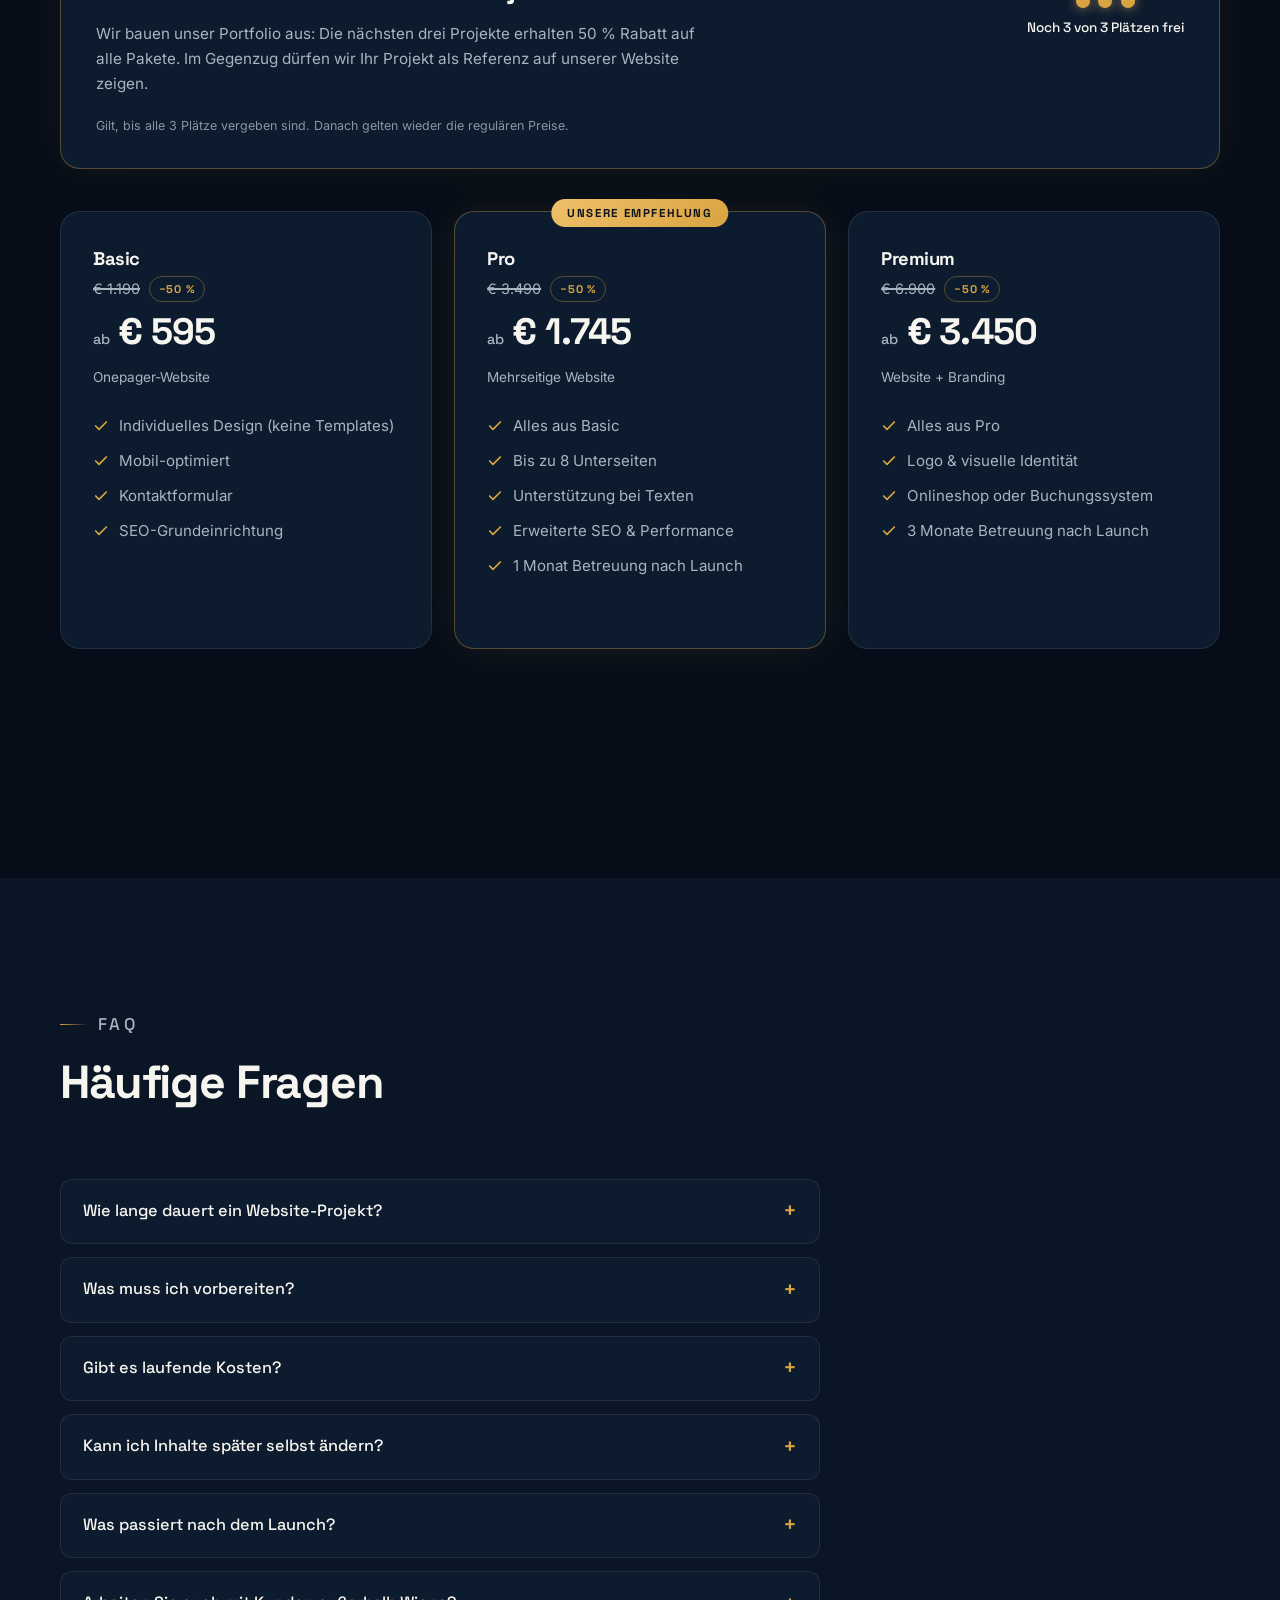
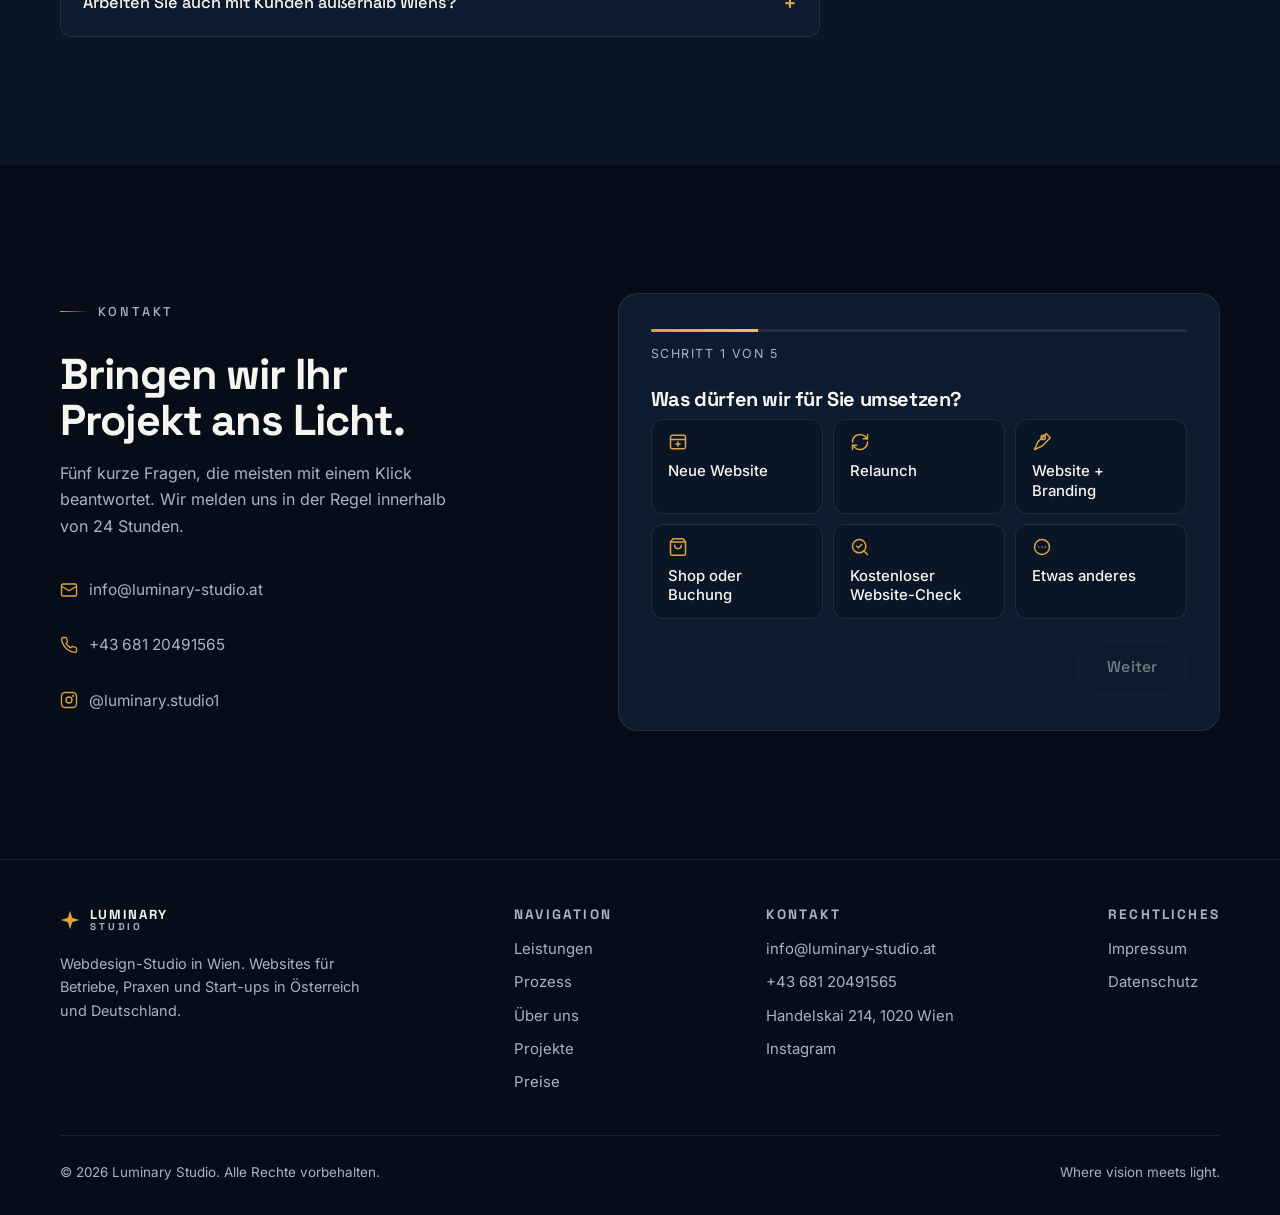
==== commit 6ec8b0ad: "Kontakt: mehrstufiger Anfrage-Funnel + Terminbuchung (Cal.com) - Formular als 5-Schritte-Funnel: Pro" ====
--- a/index.html
+++ b/index.html
@@ -509,7 +509,7 @@
         <div class="contact-info reveal reveal-left">
           <p class="kicker" data-en="Contact">Kontakt</p>
           <h2 data-en="Let's bring your project to light.">Bringen wir Ihr Projekt ans Licht.</h2>
-          <p data-en="Tell us briefly about your project. We usually reply within 24 hours.">Erzählen Sie uns kurz von Ihrem Vorhaben. Wir melden uns in der Regel innerhalb von 24 Stunden.</p>
+          <p data-en="Five short questions, most of them answered with one click. We usually reply within 24 hours.">Fünf kurze Fragen, die meisten mit einem Klick beantwortet. Wir melden uns in der Regel innerhalb von 24 Stunden.</p>
           <div class="contact-lines">
             <a href="mailto:info@luminary-studio.at">
               <svg width="18" height="18" viewBox="0 0 24 24" fill="none" stroke="currentColor" stroke-width="1.8" stroke-linecap="round" stroke-linejoin="round" aria-hidden="true"><rect x="2" y="4" width="20" height="16" rx="2"/><path d="m22 7-10 6L2 7"/></svg>
@@ -526,29 +526,129 @@
           </div>
         </div>
 
-        <form class="contact-form reveal reveal-right" id="kontakt-form" action="https://formspree.io/f/xqerkzqe" method="POST" novalidate>
-          <div class="form-field">
-            <label for="cf-name">Name</label>
-            <input type="text" id="cf-name" name="name" autocomplete="name" required data-en-placeholder="Your name" placeholder="Ihr Name">
+        <form class="contact-form funnel reveal reveal-right" id="kontakt-form" action="https://formspree.io/f/xqerkzqe" method="POST" novalidate>
+          <input type="hidden" name="_subject" value="Neue Anfrage über luminary-studio.at">
+          <div class="funnel-progress" aria-hidden="true"><span class="funnel-bar"></span></div>
+          <p class="funnel-count" aria-live="polite"></p>
+
+          <fieldset class="funnel-step" data-step="1">
+            <legend class="funnel-title" tabindex="-1" data-en="What can we build for you?">Was dürfen wir für Sie umsetzen?</legend>
+            <div class="choice-grid choice-grid--icons">
+              <label class="choice"><input type="radio" name="projekt" value="Neue Website" required><span class="choice-box"><svg width="20" height="20" viewBox="0 0 24 24" fill="none" stroke="currentColor" stroke-width="1.8" stroke-linecap="round" stroke-linejoin="round" aria-hidden="true"><rect x="3" y="4" width="18" height="16" rx="2"/><path d="M3 9h18M12 12v5M9.5 14.5h5"/></svg><span data-en="New website">Neue Website</span></span></label>
+              <label class="choice"><input type="radio" name="projekt" value="Relaunch einer bestehenden Website"><span class="choice-box"><svg width="20" height="20" viewBox="0 0 24 24" fill="none" stroke="currentColor" stroke-width="1.8" stroke-linecap="round" stroke-linejoin="round" aria-hidden="true"><path d="M3 12a9 9 0 0 1 15.5-6.2L21 8"/><path d="M21 3v5h-5"/><path d="M21 12a9 9 0 0 1-15.5 6.2L3 16"/><path d="M3 21v-5h5"/></svg><span data-en="Relaunch">Relaunch</span></span></label>
+              <label class="choice"><input type="radio" name="projekt" value="Website + Branding"><span class="choice-box"><svg width="20" height="20" viewBox="0 0 24 24" fill="none" stroke="currentColor" stroke-width="1.8" stroke-linecap="round" stroke-linejoin="round" aria-hidden="true"><circle cx="13.5" cy="6.5" r="2.5"/><path d="M17 2 7 12l-4 9 9-4L22 7z"/></svg><span data-en="Website + branding">Website + Branding</span></span></label>
+              <label class="choice"><input type="radio" name="projekt" value="Onlineshop oder Buchungssystem"><span class="choice-box"><svg width="20" height="20" viewBox="0 0 24 24" fill="none" stroke="currentColor" stroke-width="1.8" stroke-linecap="round" stroke-linejoin="round" aria-hidden="true"><path d="M6 2 3 6v14a2 2 0 0 0 2 2h14a2 2 0 0 0 2-2V6l-3-4z"/><path d="M3 6h18M16 10a4 4 0 0 1-8 0"/></svg><span data-en="Shop or booking">Shop oder Buchung</span></span></label>
+              <label class="choice"><input type="radio" name="projekt" value="Kostenloser Website-Check"><span class="choice-box"><svg width="20" height="20" viewBox="0 0 24 24" fill="none" stroke="currentColor" stroke-width="1.8" stroke-linecap="round" stroke-linejoin="round" aria-hidden="true"><circle cx="11" cy="11" r="8"/><path d="m21 21-4.3-4.3M8 11l2 2 4-4"/></svg><span data-en="Free website check">Kostenloser Website-Check</span></span></label>
+              <label class="choice"><input type="radio" name="projekt" value="Etwas anderes"><span class="choice-box"><svg width="20" height="20" viewBox="0 0 24 24" fill="none" stroke="currentColor" stroke-width="1.8" stroke-linecap="round" stroke-linejoin="round" aria-hidden="true"><circle cx="12" cy="12" r="9"/><path d="M8 12h.01M12 12h.01M16 12h.01"/></svg><span data-en="Something else">Etwas anderes</span></span></label>
+            </div>
+            <div class="funnel-nav">
+              <button type="button" class="btn btn-ghost funnel-next" data-funnel="next" data-en="Next">Weiter</button>
+        </div>
+          </fieldset>
+
+          <fieldset class="funnel-step" data-step="2">
+            <legend class="funnel-title" tabindex="-1" data-en="What industry are you in?">In welcher Branche sind Sie tätig?</legend>
+            <div class="choice-grid">
+              <label class="choice"><input type="radio" name="branche" value="Gastronomie" required><span class="choice-box"><span data-en="Hospitality">Gastronomie</span></span></label>
+              <label class="choice"><input type="radio" name="branche" value="Handel / Shop"><span class="choice-box"><span data-en="Retail / shop">Handel / Shop</span></span></label>
+              <label class="choice"><input type="radio" name="branche" value="Praxis / Gesundheit"><span class="choice-box"><span data-en="Practice / health">Praxis / Gesundheit</span></span></label>
+              <label class="choice"><input type="radio" name="branche" value="Handwerk"><span class="choice-box"><span data-en="Trades">Handwerk</span></span></label>
+              <label class="choice"><input type="radio" name="branche" value="Dienstleistung"><span class="choice-box"><span data-en="Services">Dienstleistung</span></span></label>
+              <label class="choice"><input type="radio" name="branche" value="Start-up"><span class="choice-box"><span data-en="Start-up">Start-up</span></span></label>
+              <label class="choice"><input type="radio" name="branche" value="Andere Branche"><span class="choice-box"><span data-en="Other">Andere</span></span></label>
+            </div>
+            <div class="funnel-nav">
+              <button type="button" class="funnel-back" data-funnel="back"><svg width="16" height="16" viewBox="0 0 24 24" fill="none" stroke="currentColor" stroke-width="2" stroke-linecap="round" stroke-linejoin="round" aria-hidden="true"><path d="M19 12H5M11 18l-6-6 6-6"/></svg><span data-en="Back">Zurück</span></button>
+              <button type="button" class="btn btn-ghost funnel-next" data-funnel="next" data-en="Next">Weiter</button>
+        </div>
+          </fieldset>
+
+          <fieldset class="funnel-step" data-step="3">
+            <legend class="funnel-title" tabindex="-1" data-en="Do you already have a website?">Haben Sie schon eine Website?</legend>
+            <div class="choice-grid choice-grid--2">
+              <label class="choice"><input type="radio" name="website_vorhanden" value="Ja" required><span class="choice-box"><span data-en="Yes, I have one">Ja, gibt es schon</span></span></label>
+              <label class="choice"><input type="radio" name="website_vorhanden" value="Nein"><span class="choice-box"><span data-en="No, not yet">Nein, noch nicht</span></span></label>
+            </div>
+            <div class="form-field funnel-url" hidden>
+              <label for="cf-url" data-en="Address of your website (optional)">Adresse Ihrer Website (optional)</label>
+              <input type="text" id="cf-url" name="website_url" inputmode="url" autocomplete="url" placeholder="www.ihre-website.at" data-en-placeholder="www.your-website.com">
+            </div>
+            <div class="funnel-nav">
+              <button type="button" class="funnel-back" data-funnel="back"><svg width="16" height="16" viewBox="0 0 24 24" fill="none" stroke="currentColor" stroke-width="2" stroke-linecap="round" stroke-linejoin="round" aria-hidden="true"><path d="M19 12H5M11 18l-6-6 6-6"/></svg><span data-en="Back">Zurück</span></button>
+              <button type="button" class="btn btn-ghost funnel-next" data-funnel="next" data-en="Next">Weiter</button>
+            </div>
+          </fieldset>
+
+          <fieldset class="funnel-step" data-step="4">
+            <legend class="funnel-title" tabindex="-1" data-en="Budget and timeframe">Budget und Zeitrahmen</legend>
+            <p class="funnel-hint" data-en="A rough idea is enough. It helps us suggest a fitting package right away.">Eine grobe Einschätzung reicht. So können wir Ihnen gleich ein passendes Angebot vorschlagen.</p>
+            <p class="funnel-sub" data-en="Budget">Budget</p>
+            <div class="choice-grid">
+              <label class="choice"><input type="radio" name="budget" value="bis 1.000 €" required><span class="choice-box"><span data-en="up to €1,000">bis 1.000&nbsp;€</span></span></label>
+              <label class="choice"><input type="radio" name="budget" value="1.000 – 3.000 €"><span class="choice-box"><span data-en="€1,000–3,000">1.000–3.000&nbsp;€</span></span></label>
+              <label class="choice"><input type="radio" name="budget" value="3.000 – 7.000 €"><span class="choice-box"><span data-en="€3,000–7,000">3.000–7.000&nbsp;€</span></span></label>
+              <label class="choice"><input type="radio" name="budget" value="über 7.000 €"><span class="choice-box"><span data-en="over €7,000">über 7.000&nbsp;€</span></span></label>
+              <label class="choice"><input type="radio" name="budget" value="Noch offen"><span class="choice-box"><span data-en="Not sure yet">Weiß ich noch nicht</span></span></label>
+            </div>
+            <p class="funnel-sub" data-en="Timeframe">Zeitrahmen</p>
+            <div class="choice-grid">
+              <label class="choice"><input type="radio" name="zeitrahmen" value="So bald wie möglich" required><span class="choice-box"><span data-en="As soon as possible">So bald wie möglich</span></span></label>
+              <label class="choice"><input type="radio" name="zeitrahmen" value="In 1–3 Monaten"><span class="choice-box"><span data-en="In 1–3 months">In 1–3 Monaten</span></span></label>
+              <label class="choice"><input type="radio" name="zeitrahmen" value="Später / flexibel"><span class="choice-box"><span data-en="Later / flexible">Später / flexibel</span></span></label>
+            </div>
+            <div class="funnel-nav">
+              <button type="button" class="funnel-back" data-funnel="back"><svg width="16" height="16" viewBox="0 0 24 24" fill="none" stroke="currentColor" stroke-width="2" stroke-linecap="round" stroke-linejoin="round" aria-hidden="true"><path d="M19 12H5M11 18l-6-6 6-6"/></svg><span data-en="Back">Zurück</span></button>
+              <button type="button" class="btn btn-ghost funnel-next" data-funnel="next" data-en="Next">Weiter</button>
+            </div>
+          </fieldset>
+
+          <fieldset class="funnel-step" data-step="5">
+            <legend class="funnel-title" tabindex="-1" data-en="How can we reach you?">Wie erreichen wir Sie?</legend>
+            <p class="funnel-summary" aria-live="polite"></p>
+            <div class="form-field">
+              <label for="cf-name">Name</label>
+              <input type="text" id="cf-name" name="name" autocomplete="name" required data-en-placeholder="Your name" placeholder="Ihr Name">
+            </div>
+            <div class="form-field">
+              <label for="cf-email">E-Mail</label>
+              <input type="email" id="cf-email" name="email" autocomplete="email" required data-en-placeholder="you@example.com" placeholder="sie@beispiel.at">
+            </div>
+            <div class="form-field">
+              <label for="cf-phone" data-en="Phone (optional)">Telefon (optional)</label>
+              <input type="tel" id="cf-phone" name="telefon" autocomplete="tel" placeholder="+43 …">
+            </div>
+            <div class="form-field">
+              <label for="cf-message" data-en="Anything else? (optional)">Noch etwas, das wir wissen sollten? (optional)</label>
+              <textarea id="cf-message" name="message" rows="3" data-en-placeholder="e.g. a website you like, or your preferred appointment" placeholder="z. B. eine Website, die Ihnen gefällt, oder ein Wunschtermin"></textarea>
+            </div>
+            <div class="hp-field" aria-hidden="true">
+              <label for="cf-gotcha">Bitte leer lassen</label>
+              <input type="text" id="cf-gotcha" name="_gotcha" tabindex="-1" autocomplete="off">
+            </div>
+            <label class="form-consent">
+              <input type="checkbox" id="cf-consent" required>
+              <span data-en='I agree that my data will be used to process my request. Details in the <a href="datenschutz.html">privacy policy</a>.'>Ich stimme zu, dass meine Daten zur Bearbeitung meiner Anfrage verwendet werden. Details in der <a href="datenschutz.html">Datenschutzerklärung</a>.</span>
+            </label>
+            <p class="form-status" id="form-status" role="status" aria-live="polite"></p>
+            <div class="funnel-nav">
+              <button type="button" class="funnel-back" data-funnel="back"><svg width="16" height="16" viewBox="0 0 24 24" fill="none" stroke="currentColor" stroke-width="2" stroke-linecap="round" stroke-linejoin="round" aria-hidden="true"><path d="M19 12H5M11 18l-6-6 6-6"/></svg><span data-en="Back">Zurück</span></button>
+              <button type="submit" class="btn btn-gold" data-en="Send request">Anfrage senden</button>
+            </div>
+          </fieldset>
+
+          <div class="funnel-done" hidden tabindex="-1">
+            <svg width="44" height="44" viewBox="0 0 24 24" fill="none" stroke="currentColor" stroke-width="1.8" stroke-linecap="round" stroke-linejoin="round" aria-hidden="true"><circle cx="12" cy="12" r="10"/><path d="m8 12.5 2.5 2.5L16 9.5"/></svg>
+            <h3 data-en="Thank you, your request has arrived.">Danke, Ihre Anfrage ist angekommen.</h3>
+            <!-- Text je nach Projektart, siehe main.js (data-variant="check" beim Website-Check) -->
+            <p class="done-text done-default" data-en="The quickest next step is a short introductory call: 15 minutes, no obligation. Simply pick a time that suits you.">Am schnellsten geht es mit einem kurzen Erstgespräch weiter: 15 Minuten, unverbindlich. Wählen Sie einfach einen passenden Termin.</p>
+            <p class="done-text done-check" data-en="We will look at your website and usually get back to you with the results within 24 hours. If you would rather talk right away, you can book a short call.">Wir sehen uns Ihre Website an und melden uns in der Regel innerhalb von 24 Stunden mit dem Ergebnis. Wenn Sie lieber gleich sprechen möchten, buchen Sie einen kurzen Termin.</p>
+            <!-- Cal.com wird erst nach Klick in neuem Tab geöffnet, die Seite lädt nichts von Cal.com -->
+            <a class="btn btn-gold funnel-book" href="https://cal.com/beshr-mpnggb/erstgesprach" target="_blank" rel="noopener noreferrer">
+              <svg width="18" height="18" viewBox="0 0 24 24" fill="none" stroke="currentColor" stroke-width="2" stroke-linecap="round" stroke-linejoin="round" aria-hidden="true"><rect x="3" y="4" width="18" height="18" rx="2"/><path d="M16 2v4M8 2v4M3 10h18"/></svg>
+              <span data-en="Book a 15-minute call">15-Minuten-Erstgespräch buchen</span>
+            </a>
+            <p class="funnel-done-note" data-en="Not right now? No problem: we usually reply within 24 hours, or write to info@luminary-studio.at.">Gerade nicht? Kein Problem: Wir melden uns in der Regel innerhalb von 24 Stunden, oder Sie schreiben an info@luminary-studio.at.</p>
           </div>
-          <div class="form-field">
-            <label for="cf-email">E-Mail</label>
-            <input type="email" id="cf-email" name="email" autocomplete="email" required data-en-placeholder="you@example.com" placeholder="sie@beispiel.at">
-          </div>
-          <div class="form-field">
-            <label for="cf-message" data-en="Message">Nachricht</label>
-            <textarea id="cf-message" name="message" required data-en-placeholder="Tell us about your project …" placeholder="Erzählen Sie uns von Ihrem Projekt …"></textarea>
-          </div>
-          <div class="hp-field" aria-hidden="true">
-            <label for="cf-gotcha">Bitte leer lassen</label>
-            <input type="text" id="cf-gotcha" name="_gotcha" tabindex="-1" autocomplete="off">
-          </div>
-          <label class="form-consent">
-            <input type="checkbox" id="cf-consent" required>
-            <span data-en='I agree that my data will be used to process my request. Details in the <a href="datenschutz.html">privacy policy</a>.'>Ich stimme zu, dass meine Daten zur Bearbeitung meiner Anfrage verwendet werden. Details in der <a href="datenschutz.html">Datenschutzerklärung</a>.</span>
-          </label>
-          <p class="form-status" id="form-status" role="status" aria-live="polite"></p>
-          <button type="submit" class="btn btn-gold" data-en="Send message">Nachricht senden</button>
         </form>
       </div>
     </section>
--- a/css/style.css
+++ b/css/style.css
@@ -1321,6 +1321,294 @@
   overflow: hidden;
 }
 
+/* ---------- Anfrage-Funnel (mehrstufiges Kontaktformular) ----------
+   Ohne JS: alle Schritte untereinander. Mit JS (.funnel-ready): ein Schritt pro Ansicht. */
+.funnel-step {
+  border: 0;
+  margin: 0;
+  padding: 0;
+  min-width: 0;
+  display: flex;
+  flex-direction: column;
+  gap: 1rem;
+}
+
+.funnel-step + .funnel-step {
+  padding-top: 1.6rem;
+  border-top: 1px solid var(--border);
+}
+
+.funnel-title {
+  font-family: var(--font-head);
+  font-size: 1.25rem;
+  font-weight: 700;
+  letter-spacing: -0.02em;
+  padding: 0;
+  margin-bottom: 0.2rem;
+  outline: none;
+}
+
+.funnel-hint {
+  font-size: 0.86rem;
+  color: var(--text-muted);
+  margin-top: -0.4rem;
+}
+
+.funnel-sub {
+  font-size: 0.78rem;
+  font-weight: 600;
+  letter-spacing: 0.12em;
+  text-transform: uppercase;
+  color: var(--text-muted);
+  margin-top: 0.3rem;
+}
+
+.choice-grid {
+  display: grid;
+  grid-template-columns: repeat(auto-fill, minmax(128px, 1fr));
+  gap: 0.6rem;
+}
+
+.choice-grid--2 {
+  grid-template-columns: repeat(2, 1fr);
+}
+
+.choice {
+  position: relative;
+  display: block;
+  cursor: pointer;
+}
+
+/* Radio bleibt fokussier- und lesbar, aber unsichtbar */
+.choice input {
+  position: absolute;
+  opacity: 0;
+  width: 1px;
+  height: 1px;
+  pointer-events: none;
+}
+
+.choice-box {
+  display: flex;
+  align-items: center;
+  gap: 0.65rem;
+  min-height: 50px;
+  height: 100%;
+  padding: 0.75rem 1rem;
+  background: var(--bg-raised);
+  border: 1px solid var(--border);
+  border-radius: var(--radius-s);
+  font-size: 0.93rem;
+  font-weight: 500;
+  line-height: 1.3;
+  color: var(--text);
+  transition: border-color var(--transition), background-color var(--transition), transform var(--transition);
+}
+
+.choice-box svg {
+  flex: none;
+  color: var(--gold);
+}
+
+.choice-grid--icons .choice-box {
+  flex-direction: column;
+  align-items: flex-start;
+  min-height: 92px;
+}
+
+.choice:hover .choice-box {
+  border-color: var(--border-gold);
+  transform: translateY(-2px);
+}
+
+.choice input:checked + .choice-box {
+  border-color: var(--gold);
+  background: rgba(217, 164, 65, 0.08);
+  box-shadow: inset 0 0 0 1px var(--gold);
+}
+
+.choice input:focus-visible + .choice-box {
+  outline: 2px solid var(--gold);
+  outline-offset: 3px;
+}
+
+.funnel-nav {
+  display: flex;
+  align-items: center;
+  justify-content: space-between;
+  gap: 1rem;
+  margin-top: 0.4rem;
+}
+
+.funnel-back {
+  display: none;
+  align-items: center;
+  gap: 0.45rem;
+  min-height: 44px;
+  padding: 0 0.2rem;
+  font-size: 0.9rem;
+  color: var(--text-muted);
+  transition: color var(--transition);
+}
+
+.funnel-back:hover {
+  color: var(--text);
+}
+
+.funnel-next {
+  display: none;
+  margin-left: auto;
+}
+
+.funnel-next:disabled {
+  opacity: 0.45;
+  cursor: not-allowed;
+}
+
+.funnel-progress,
+.funnel-count,
+.funnel-summary {
+  display: none;
+}
+
+/* --- Schrittweise Ansicht (JS aktiv) --- */
+.funnel-ready .funnel-step {
+  display: none;
+}
+
+.funnel-ready .funnel-step.is-active {
+  display: flex;
+  animation: funnelIn 260ms cubic-bezier(0.4, 0, 0.2, 1);
+}
+
+.funnel-ready .funnel-step + .funnel-step {
+  padding-top: 0;
+  border-top: 0;
+}
+
+.funnel-ready .funnel-back,
+.funnel-ready .funnel-next {
+  display: inline-flex;
+}
+
+.funnel-ready .funnel-progress {
+  display: block;
+  height: 3px;
+  border-radius: var(--radius-pill);
+  background: var(--border);
+  overflow: hidden;
+}
+
+.funnel-bar {
+  display: block;
+  height: 100%;
+  width: 0;
+  background: linear-gradient(90deg, var(--gold), var(--gold-bright));
+  box-shadow: 0 0 10px rgba(238, 192, 106, 0.6);
+  transition: width 300ms cubic-bezier(0.4, 0, 0.2, 1);
+}
+
+.funnel-ready .funnel-count {
+  display: block;
+  font-size: 0.78rem;
+  letter-spacing: 0.12em;
+  text-transform: uppercase;
+  color: var(--text-muted);
+  margin-top: -0.4rem;
+}
+
+.funnel-ready .funnel-summary:not(:empty) {
+  display: block;
+  font-size: 0.86rem;
+  color: var(--text-muted);
+  padding: 0.75rem 1rem;
+  border: 1px dashed var(--border);
+  border-radius: var(--radius-s);
+}
+
+.funnel-summary strong {
+  color: var(--text);
+  font-weight: 500;
+}
+
+.funnel-done {
+  text-align: center;
+  padding: 2rem 0.5rem;
+  outline: none;
+}
+
+.funnel-done svg {
+  color: var(--gold);
+  margin: 0 auto 1rem;
+}
+
+.funnel-done h3 {
+  font-size: 1.35rem;
+  margin-bottom: 0.6rem;
+}
+
+.funnel-done p {
+  color: var(--text-muted);
+}
+
+.funnel-done .done-text {
+  max-width: 42ch;
+  margin: 0 auto 1.6rem;
+}
+
+.funnel-done .done-check,
+.funnel-done[data-variant="check"] .done-default {
+  display: none;
+}
+
+.funnel-done[data-variant="check"] .done-check {
+  display: block;
+}
+
+/* Beim Website-Check ist der Termin nur die zweite Wahl */
+.funnel-done[data-variant="check"] .funnel-book {
+  background: transparent;
+  color: var(--text);
+  border: 1px solid var(--border-gold);
+  box-shadow: none;
+}
+
+.funnel-book {
+  display: inline-flex;
+  align-items: center;
+  gap: 0.6rem;
+}
+
+.funnel-done .funnel-book svg {
+  color: currentColor;
+  margin: 0;
+}
+
+.funnel-done[data-variant="check"] .funnel-book svg {
+  color: var(--gold);
+}
+
+.funnel-done .funnel-done-note {
+  font-size: 0.84rem;
+  margin-top: 1.4rem;
+}
+
+.funnel.is-done .funnel-step,
+.funnel.is-done .funnel-progress,
+.funnel.is-done .funnel-count {
+  display: none !important;
+}
+
+@keyframes funnelIn {
+  from { opacity: 0; transform: translateX(14px); }
+  to { opacity: 1; transform: none; }
+}
+
+@media (prefers-reduced-motion: reduce) {
+  .funnel-ready .funnel-step.is-active { animation: none; }
+  .funnel-bar, .choice-box { transition: none; }
+}
+
 /* ---------- Footer ---------- */
 .site-footer {
   border-top: 1px solid var(--border);
